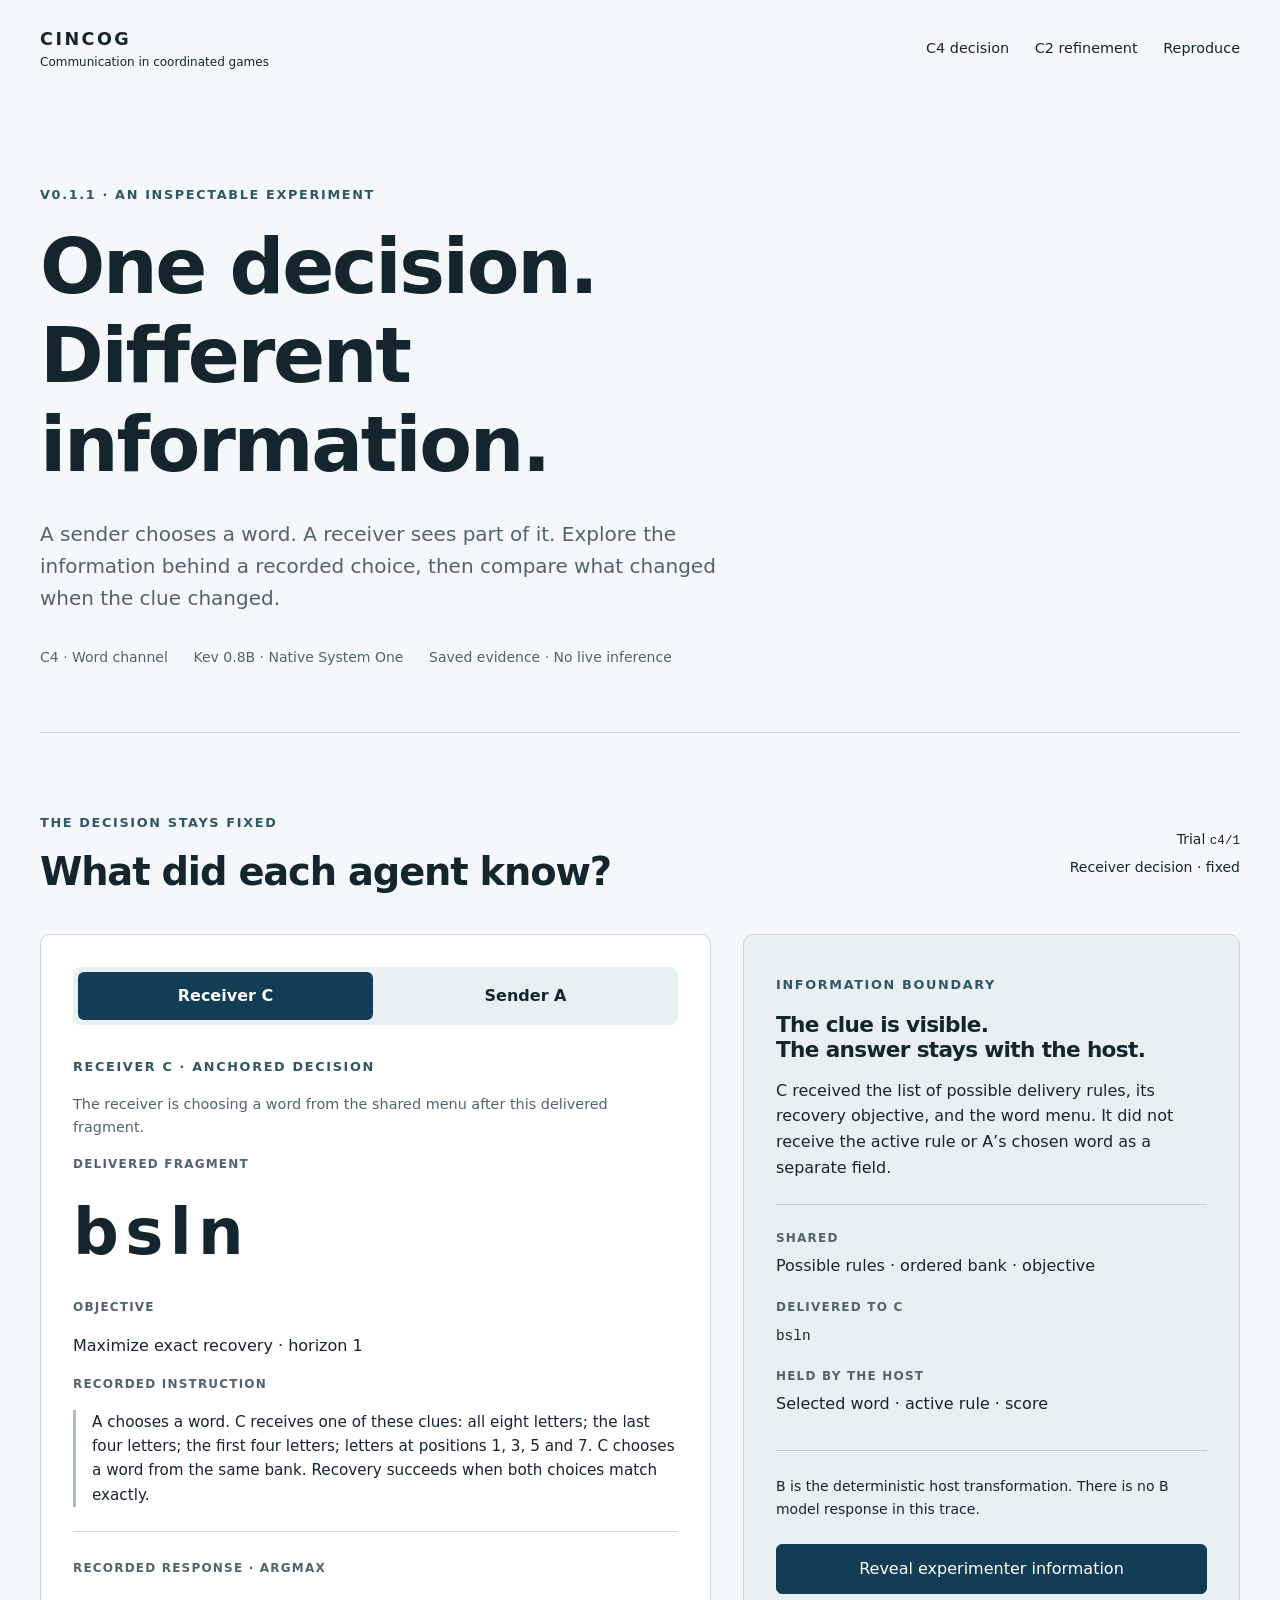
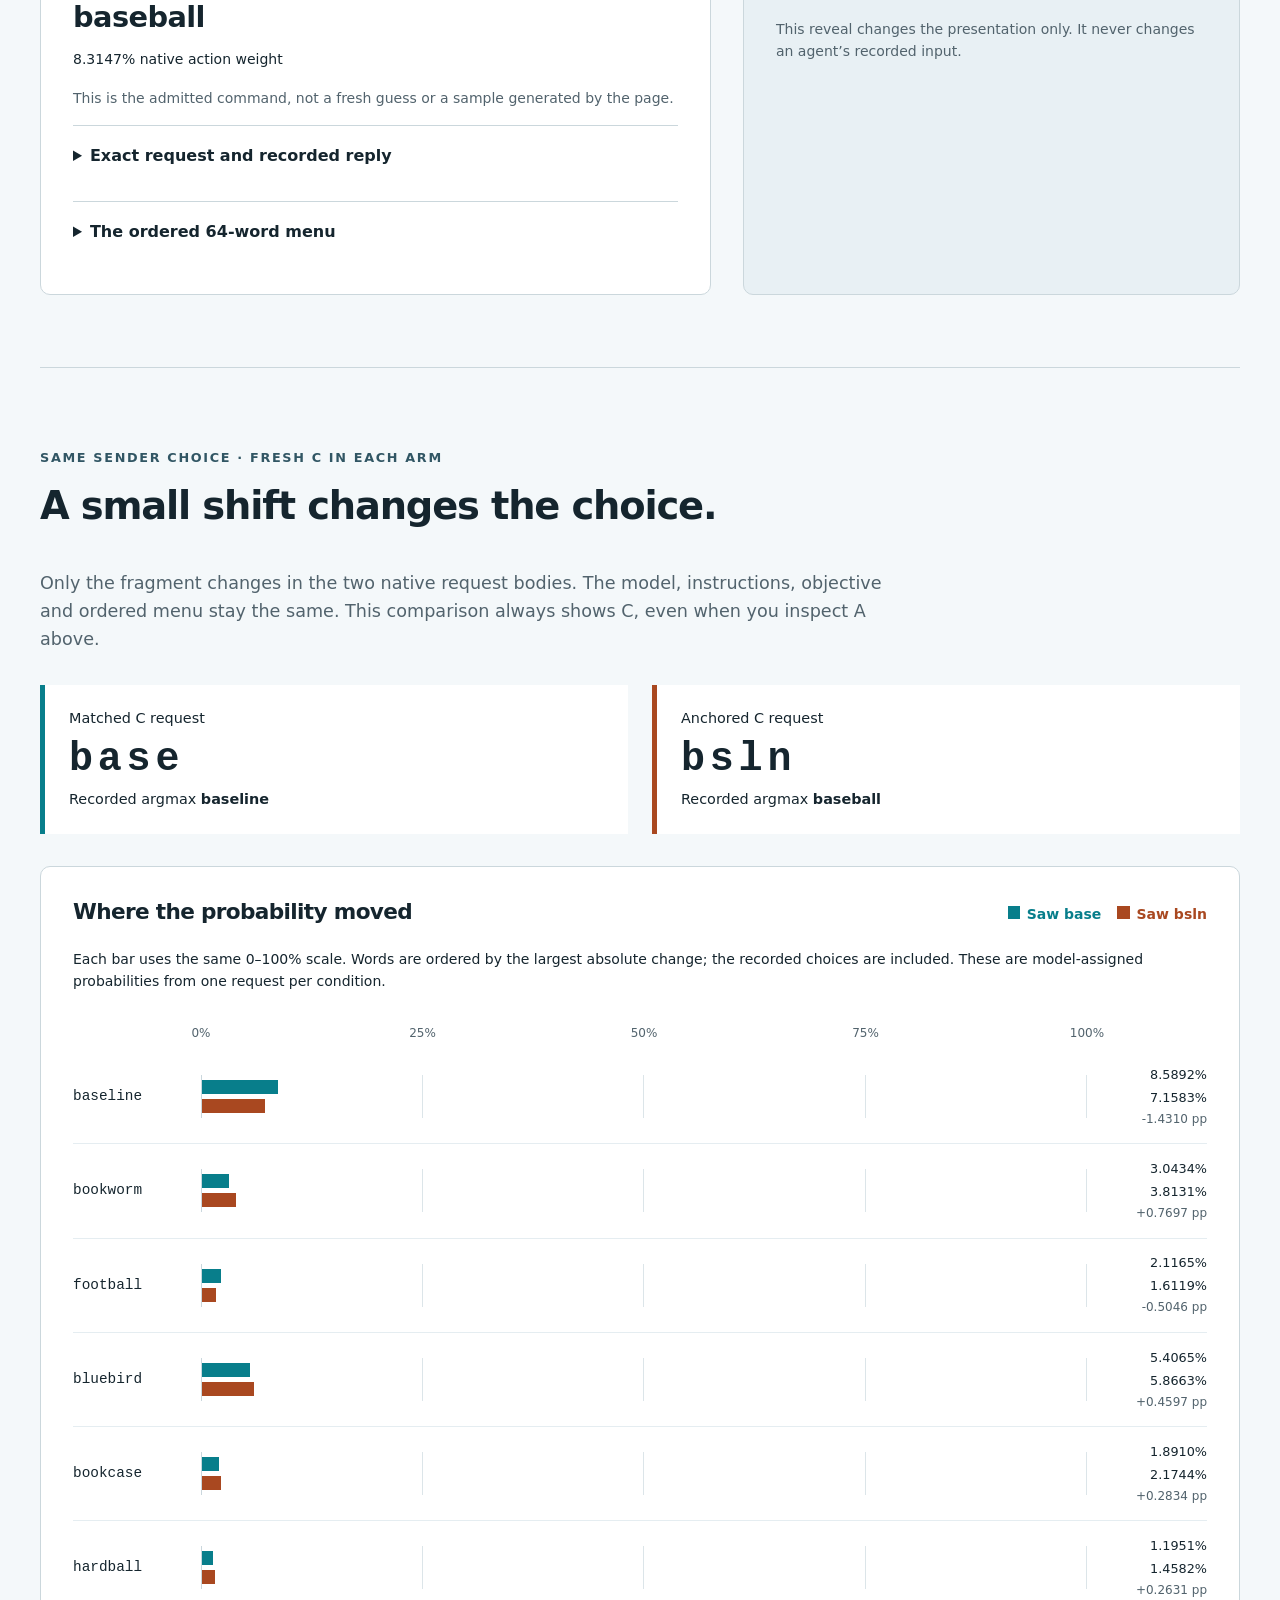
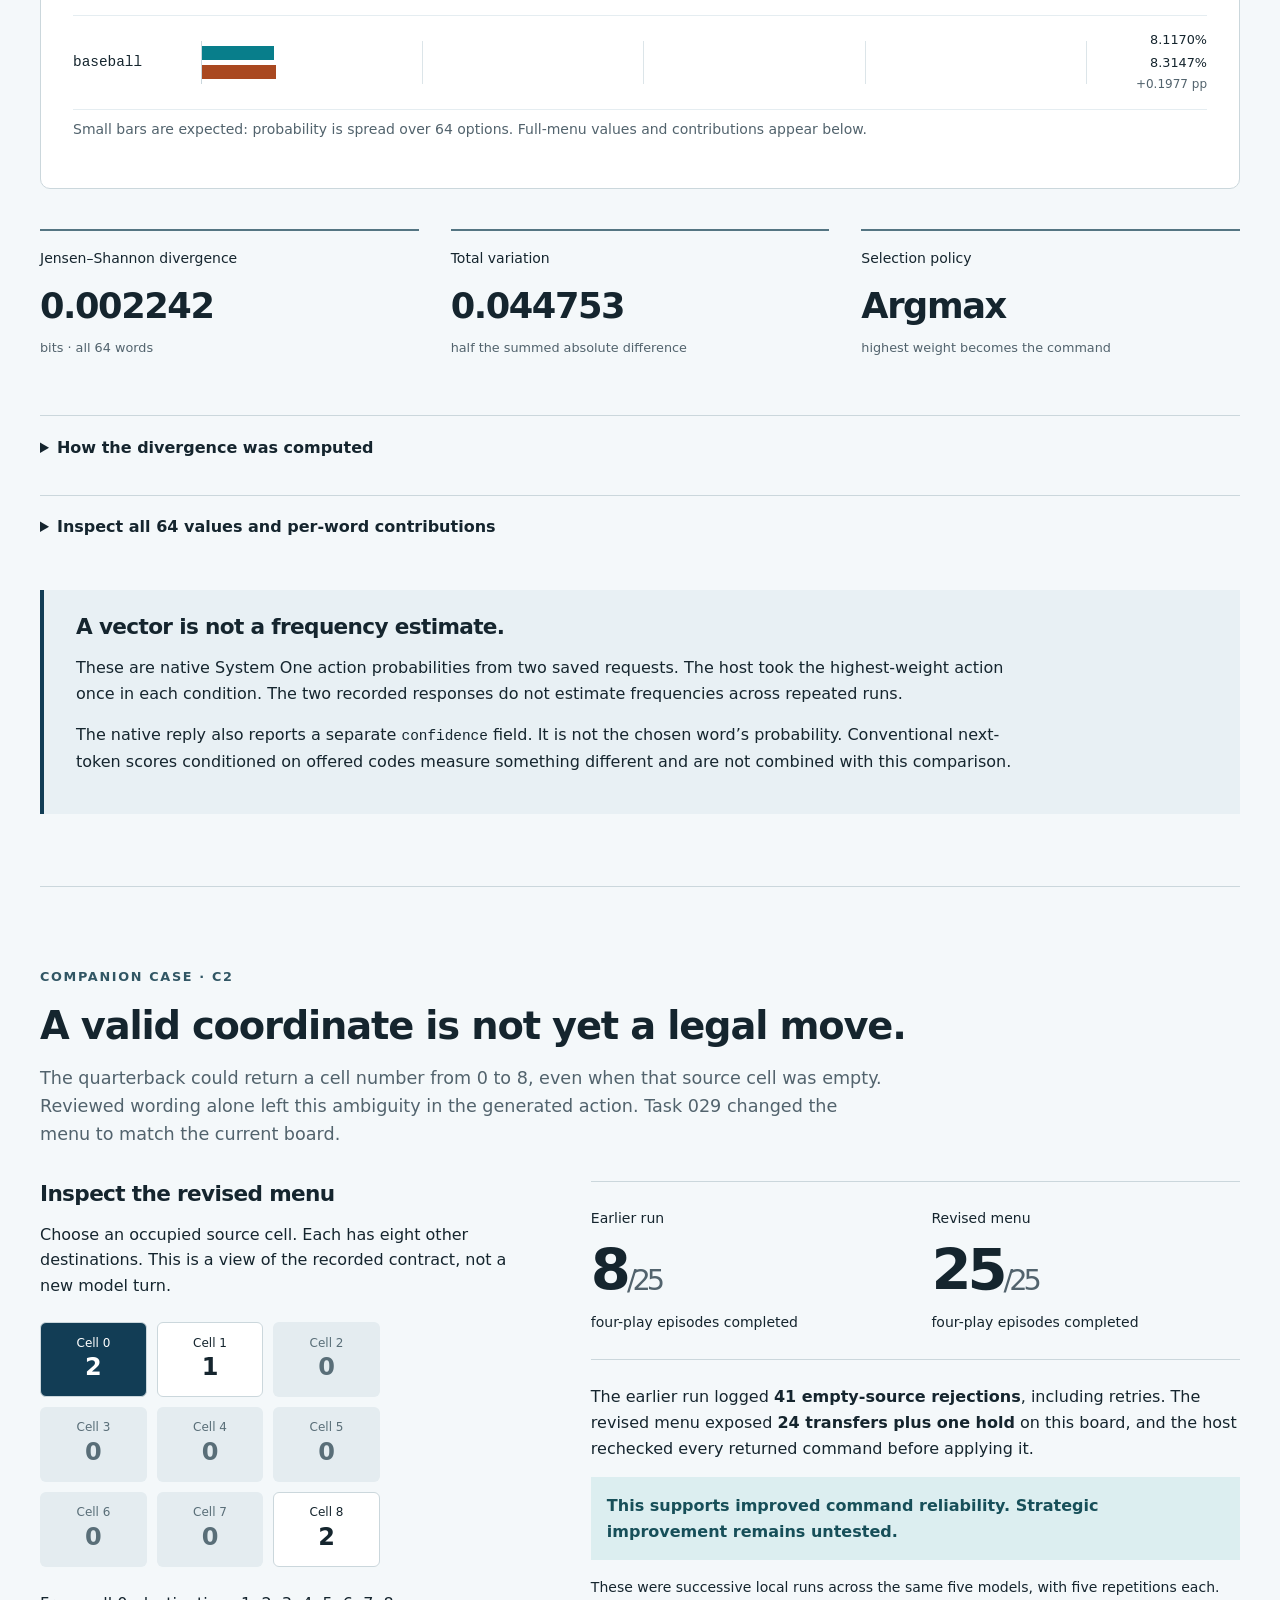
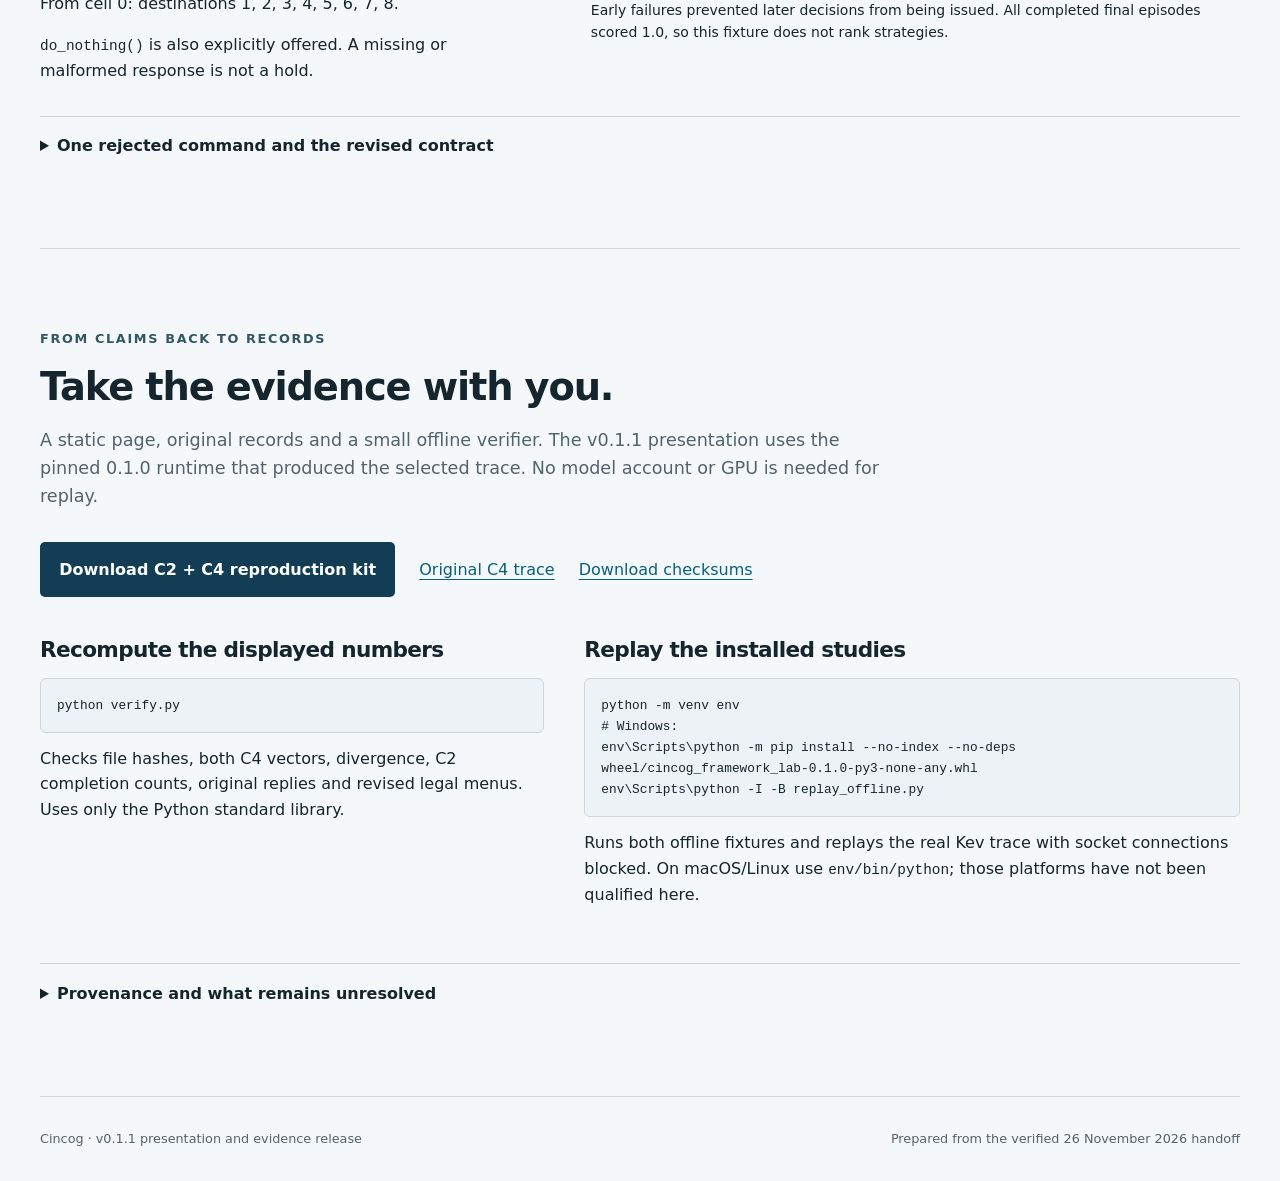
==== site/index.html @ 4a8518b0 "Publish Cincog v0.1.1 C4 and C2 evidence presentation" ====
<!doctype html>
<html lang="en">
<head>
  <meta charset="utf-8">
  <meta name="viewport" content="width=device-width,initial-scale=1">
  <meta name="description" content="Inspect one recorded coordination decision: what each participant saw, how a clue changed a native probability distribution, and what the experimenter knew.">
  <title>Cincog · One decision, different information</title>
  <link rel="stylesheet" href="styles.css">
  <script src="data.js" defer></script>
  <script src="app.js" defer></script>
</head>
<body>
  <a class="skip" href="#decision">Skip to the experiment</a>
  <header class="masthead">
    <a class="brand" href="#top">CINCOG<span>Communication in coordinated games</span></a>
    <nav aria-label="Page sections"><a href="#decision">C4 decision</a><a href="#c2">C2 refinement</a><a href="#reproduce">Reproduce</a></nav>
  </header>
  <main id="top">
    <section class="intro">
      <p class="eyebrow">v0.1.1 · An inspectable experiment</p>
      <h1>One decision.<br>Different information.</h1>
      <p class="lede">A sender chooses a word. A receiver sees part of it. Explore the information behind a recorded choice, then compare what changed when the clue changed.</p>
      <div class="intro-meta"><span>C4 · Word channel</span><span>Kev 0.8B · Native System One</span><span>Saved evidence · No live inference</span></div>
    </section>

    <section id="decision" class="experiment" aria-labelledby="decision-title">
      <div class="section-title"><div><p class="eyebrow">The decision stays fixed</p><h2 id="decision-title">What did each agent know?</h2></div><p class="anchor-label">Trial <code>c4/1</code><br>Receiver decision · fixed</p></div>
      <div class="experiment-grid">
        <article class="view-panel">
          <div class="segmented" role="group" aria-label="Inspect agent at the fixed decision">
            <button id="view-c" type="button" aria-pressed="true">Receiver C</button>
            <button id="view-a" type="button" aria-pressed="false">Sender A</button>
          </div>
          <div id="agent-view" aria-live="polite"></div>
          <details><summary>Exact request and recorded reply</summary><p class="small">The native request body is the actual model input. The admitted command is recorded separately. No chat transcript has been invented.</p><h4>Native request</h4><pre id="raw-request"></pre><h4>Native reply</h4><pre id="raw-response"></pre><h4>Admitted command</h4><pre id="raw-command"></pre></details>
          <details><summary>The ordered 64-word menu</summary><p class="small">Both agents and both compared conditions used this same order. Each word had a null description.</p><div id="bank" class="word-bank"></div></details>
        </article>

        <aside class="context-panel">
          <p class="eyebrow">Information boundary</p>
          <h3>The clue is visible.<br> The answer stays with the host.</h3>
          <p>C received the list of possible delivery rules, its recovery objective, and the word menu. It did not receive the active rule or A’s chosen word as a separate field.</p>
          <div class="boundary"><span>Shared</span><p>Possible rules · ordered bank · objective</p><span>Delivered to C</span><p><code>bsln</code></p><span>Held by the host</span><p>Selected word · active rule · score</p></div>
          <p class="small">B is the deterministic host transformation. There is no B model response in this trace.</p>
          <button id="reveal" type="button" class="reveal-button" aria-expanded="false" aria-controls="host-view">Reveal experimenter information</button>
          <div id="host-view" hidden></div>
          <p class="small muted">This reveal changes the presentation only. It never changes an agent’s recorded input.</p>
        </aside>
      </div>
    </section>

    <section id="comparison" aria-labelledby="comparison-title">
      <div class="section-title"><div><p class="eyebrow">Same sender choice · fresh C in each arm</p><h2 id="comparison-title">A small shift changes the choice.</h2></div></div>
      <p class="section-copy">Only the fragment changes in the two native request bodies. The model, instructions, objective and ordered menu stay the same. This comparison always shows C, even when you inspect A above.</p>
      <div class="conditions">
        <article class="condition p"><p>Matched C request</p><strong>base</strong><p>Recorded argmax <b id="p-choice"></b></p></article>
        <article class="condition q"><p>Anchored C request</p><strong>bsln</strong><p>Recorded argmax <b id="q-choice"></b></p></article>
      </div>
      <div class="chart-panel">
        <div class="chart-heading"><h3>Where the probability moved</h3><div class="legend"><span class="p-key">Saw base</span><span class="q-key">Saw bsln</span></div></div>
        <p class="small">Each bar uses the same 0–100% scale. Words are ordered by the largest absolute change; the recorded choices are included. These are model-assigned probabilities from one request per condition.</p>
        <div class="axis" aria-hidden="true"><span>0%</span><span>25%</span><span>50%</span><span>75%</span><span>100%</span></div>
        <div id="bars" aria-label="Paired model-assigned action probabilities"></div>
        <p class="small muted">Small bars are expected: probability is spread over 64 options. Full-menu values and contributions appear below.</p>
      </div>
      <div class="metrics"><article><p>Jensen–Shannon divergence</p><strong id="js-value"></strong><span>bits · all 64 words</span></article><article><p>Total variation</p><strong id="tv-value"></strong><span>half the summed absolute difference</span></article><article><p>Selection policy</p><strong>Argmax</strong><span>highest weight becomes the command</span></article></div>
      <details class="method"><summary>How the divergence was computed</summary>
        <p>Let P be C’s vector after <code>base</code> and Q its vector after <code>bsln</code>. Align the same 64 words and set M = (P + Q) / 2.</p>
        <p class="formula">JS(P,Q) = ½ Σ P(w) log₂[P(w)/M(w)] + ½ Σ Q(w) log₂[Q(w)/M(w)]</p>
        <p class="formula">TV(P,Q) = ½ Σ |P(w) − Q(w)|</p>
        <p>Zero-weight terms contribute zero. No smoothing is used. Vectors are divided by their totals only to remove floating-point sum error. All calculations use unrounded values, including words omitted from the small chart.</p>
        <p id="kl-note"></p>
        <p><a href="downloads/cincog-v0.1.1-reproduce.zip" download>Download the original record and verifier</a></p>
      </details>
      <details class="method"><summary>Inspect all 64 values and per-word contributions</summary>
        <label class="search-label" for="filter">Filter word <input id="filter" type="search" placeholder="e.g. base" autocomplete="off"></label>
        <div class="table-scroll"><table><caption>Probabilities, changes and JS contributions; the totals always use the full bank.</caption><thead><tr><th scope="col">Word</th><th scope="col">P · base</th><th scope="col">Q · bsln</th><th scope="col">Change (pp)</th><th scope="col">JS (bits)</th></tr></thead><tbody id="probability-table"></tbody></table></div>
        <p id="filter-status" class="small" aria-live="polite"></p>
      </details>
      <div class="interpretation"><h3>A vector is not a frequency estimate.</h3><p>These are native System One action probabilities from two saved requests. The host took the highest-weight action once in each condition. The two recorded responses do not estimate frequencies across repeated runs.</p><p>The native reply also reports a separate <code>confidence</code> field. It is not the chosen word’s probability. Conventional next-token scores conditioned on offered codes measure something different and are not combined with this comparison.</p></div>
    </section>

    <section id="c2" class="companion" aria-labelledby="c2-title">
      <p class="eyebrow">Companion case · C2</p><h2 id="c2-title">A valid coordinate is not yet a legal move.</h2>
      <p class="section-copy">The quarterback could return a cell number from 0 to 8, even when that source cell was empty. Reviewed wording alone left this ambiguity in the generated action. Task 029 changed the menu to match the current board.</p>
      <div class="c2-grid"><div><h3>Inspect the revised menu</h3><p>Choose an occupied source cell. Each has eight other destinations. This is a view of the recorded contract, not a new model turn.</p><div id="board" class="board" role="group" aria-label="Offensive personnel by cell"></div><p id="destinations" aria-live="polite"></p><p><code>do_nothing()</code> is also explicitly offered. A missing or malformed response is not a hold.</p></div>
        <div><div class="completion"><article><p>Earlier run</p><strong>8<span>/25</span></strong><p>four-play episodes completed</p></article><article><p>Revised menu</p><strong>25<span>/25</span></strong><p>four-play episodes completed</p></article></div><p>The earlier run logged <b>41 empty-source rejections</b>, including retries. The revised menu exposed <b>24 transfers plus one hold</b> on this board, and the host rechecked every returned command before applying it.</p><p class="callout">This supports improved command reliability. Strategic improvement remains untested.</p><p class="small">These were successive local runs across the same five models, with five repetitions each. Early failures prevented later decisions from being issued. All completed final episodes scored 1.0, so this fixture does not rank strategies.</p></div></div>
      <details><summary>One rejected command and the revised contract</summary><p id="c2-example-label"></p><pre id="c2-example"></pre><p>The source is empty in the recorded board. The earlier schema allowed the coordinate, but the host rejected the move. The revised schema fixes each source to an occupied cell and enumerates its other destinations.</p><p>Evidence: Task 029 revisions <code>f57e50e</code> and <code>14f3f1d</code>. The reproduction kit includes all 25 original records from each run and a verifier that joins admitted commands to saved play effects.</p></details>
    </section>

    <section id="reproduce" aria-labelledby="reproduce-title">
      <p class="eyebrow">From claims back to records</p><h2 id="reproduce-title">Take the evidence with you.</h2>
      <p class="section-copy">A static page, original records and a small offline verifier. The v0.1.1 presentation uses the pinned 0.1.0 runtime that produced the selected trace. No model account or GPU is needed for replay.</p>
      <div class="downloads"><a class="primary-link" href="downloads/cincog-v0.1.1-reproduce.zip" download>Download C2 + C4 reproduction kit</a><a href="evidence/c4-kev.json" download>Original C4 trace</a><a href="downloads/SHA256SUMS.txt">Download checksums</a></div>
      <div class="reproduce-grid"><div><h3>Recompute the displayed numbers</h3><pre>python verify.py</pre><p>Checks file hashes, both C4 vectors, divergence, C2 completion counts, original replies and revised legal menus. Uses only the Python standard library.</p></div><div><h3>Replay the installed studies</h3><pre>python -m venv env
# Windows:
env\Scripts\python -m pip install --no-index --no-deps wheel/cincog_framework_lab-0.1.0-py3-none-any.whl
env\Scripts\python -I -B replay_offline.py</pre><p>Runs both offline fixtures and replays the real Kev trace with socket connections blocked. On macOS/Linux use <code>env/bin/python</code>; those platforms have not been qualified here.</p></div></div>
      <details><summary>Provenance and what remains unresolved</summary><ul><li>C4 is one fixed sender choice with two fresh receiver conditions. It is not a population estimate or a test of multi-turn learning.</li><li>A strategic B, new prompts, menu order, bank membership and new downstream histories require new model requests.</li><li>The registered trace records the Kev model tag and workflow digest, but no exact weight digest or server identity. Saved-record replay is exact; fresh inference equivalence is unqualified.</li><li>The C2 runs support command reliability. They do not isolate a causal treatment effect or establish strategic improvement.</li><li>Large menus, different hardware and Linux parity remain unqualified.</li><li>The release provides source for inspection and reproduction. It does not add a new software license grant.</li></ul><p><a href="evidence/provenance.json">Source revisions and evidence hashes</a> · <a href="evidence/manifest.json">Reproduction kit file manifest</a></p></details>
    </section>
  </main>
  <footer><span>Cincog · v0.1.1 presentation and evidence release</span><span>Prepared from the verified 26 November 2026 handoff</span></footer>
  <noscript><p class="noscript">Enable JavaScript to inspect agent views and probabilities. The <a href="evidence/c4-kev.json">original trace</a> and <a href="downloads/cincog-v0.1.1-reproduce.zip">reproduction kit</a> remain available without it.</p></noscript>
</body>
</html>
---- site/styles.css ----
:root{color-scheme:light;--ink:#15252e;--muted:#52636d;--line:#cbd7dc;--paper:#f4f8fa;--panel:#fff;--p:#087e8b;--q:#a94820;--blue:#123d55;--accent:#d1efef;font-family:system-ui,-apple-system,BlinkMacSystemFont,"Segoe UI",sans-serif;font-size:16px;line-height:1.6}
*{box-sizing:border-box}html{scroll-behavior:smooth}body{margin:0;background:var(--paper);color:var(--ink)}a{color:#075f80;text-underline-offset:.22em}a:hover{color:#07364e}button,input{font:inherit}button,a,input,summary{touch-action:manipulation}button,summary{cursor:pointer}button:focus-visible,a:focus-visible,input:focus-visible,summary:focus-visible{outline:3px solid #ab5714;outline-offset:4px}button{border:1px solid var(--line);border-radius:6px;padding:.7rem 1rem;background:white;color:var(--ink)}code,pre{font-family:ui-monospace,SFMono-Regular,Consolas,monospace}code{font-size:.9em}pre{font-size:.875rem;line-height:1.65;background:#ecf2f5;border:1px solid var(--line);border-radius:6px;padding:1rem;overflow:auto;max-height:24rem;white-space:pre-wrap;overflow-wrap:anywhere}h1,h2,h3,h4{line-height:1.16;letter-spacing:-.03em;margin:0 0 1rem}h1{font-size:clamp(2.8rem,6vw,5.3rem);font-weight:650;max-width:900px}h2{font-size:clamp(1.8rem,3vw,2.75rem);font-weight:630}h3{font-size:1.35rem;font-weight:650}h4{font-size:1rem}p{margin:.5rem 0 1rem}main{max-width:1280px;padding:0 40px;margin:auto}main>section{padding:4.5rem 0;border-top:1px solid var(--line)}main>.intro{border:0;padding:5rem 0 4rem}.masthead{display:flex;justify-content:space-between;align-items:center;gap:2rem;max-width:1360px;padding:25px 40px;margin:auto}.brand{font-weight:800;letter-spacing:.14em;text-decoration:none;font-size:1.1rem;color:var(--ink)}.brand span{display:block;font-size:.75rem;font-weight:500;letter-spacing:0}.masthead nav{display:flex;gap:1.6rem;font-size:.9rem}.masthead nav a{text-decoration:none;color:var(--ink)}.eyebrow{text-transform:uppercase;letter-spacing:.13em;font-size:.8rem;font-weight:750;color:#315664;margin-bottom:1rem}.lede{font-size:1.25rem;max-width:730px;line-height:1.6;color:var(--muted);margin-top:1.8rem}.intro-meta{display:flex;flex-wrap:wrap;gap:.5rem 1.6rem;margin-top:2rem;font-size:.875rem;color:var(--muted)}.section-title{display:flex;align-items:center;justify-content:space-between;gap:2rem;margin-bottom:1.5rem}.anchor-label{font-size:.875rem;line-height:1.9;flex-shrink:0;text-align:right}.section-copy{max-width:850px;font-size:1.1rem;color:var(--muted);margin-bottom:2rem}.experiment-grid{display:grid;grid-template-columns:minmax(0,1.35fr) minmax(0,1fr);gap:2rem}.view-panel,.context-panel{padding:2rem;border-radius:10px;border:1px solid var(--line);background:var(--panel);min-width:0}.context-panel{background:#e8f0f4}.segmented{display:flex;gap:.3rem;background:#e9f0f3;border-radius:8px;padding:.3rem;margin-bottom:2rem}.segmented button{flex:1;border:0;background:transparent;font-weight:650}.segmented button[aria-pressed=true]{background:var(--blue);color:white}.turn-note{color:var(--muted);font-size:.9rem}.signal{font-size:clamp(2.8rem,5vw,4.5rem);font-weight:600;letter-spacing:.1em;line-height:1.3;margin:.7rem 0 1.5rem}.signal.no-clue{font-size:1.7rem;letter-spacing:-.02em}.field-label{text-transform:uppercase;letter-spacing:.1em;font-weight:650;font-size:.75rem;color:var(--muted)}.response{border-top:1px solid var(--line);padding-top:1.2rem;margin-top:1.5rem}.response strong{font-size:1.8rem;display:block;letter-spacing:-.02em}.small{font-size:.875rem;line-height:1.6}.muted{color:var(--muted)}.instruction{font-size:.95rem;border-left:3px solid #a8bac3;padding-left:1rem}.boundary{border-top:1px solid #bdcdd6;border-bottom:1px solid #bdcdd6;padding:1.2rem 0;margin:1.5rem 0}.boundary>span{font-size:.75rem;letter-spacing:.1em;text-transform:uppercase;font-weight:700;color:var(--muted)}.boundary p{margin:.2rem 0 .9rem}.reveal-button{background:var(--blue);color:white;width:100%;margin:.5rem 0 1rem;border-color:var(--blue)}#host-view{border-top:1px solid #aec1cb;padding-top:1rem}.reveal-result{font-size:1.15rem;font-weight:650}details{border-top:1px solid var(--line);padding:1.1rem 0;margin-top:1rem}summary{font-weight:650;line-height:1.5}details[open]>summary{margin-bottom:1rem}.word-bank{display:grid;grid-template-columns:repeat(4,minmax(0,1fr));font-family:ui-monospace,Consolas,monospace;font-size:.8rem;gap:.4rem}.conditions{display:grid;grid-template-columns:1fr 1fr;gap:1.5rem;margin:2rem 0}.condition{border-left:5px solid;padding:1rem 1.5rem;background:white}.condition.p{border-color:var(--p)}.condition.q{border-color:var(--q)}.condition strong{display:block;font:600 2.5rem ui-monospace,Consolas,monospace;letter-spacing:.12em}.condition p{font-size:.9rem;margin:.4rem 0}.chart-panel{padding:2rem;background:white;border:1px solid var(--line);border-radius:10px}.chart-heading{display:flex;justify-content:space-between;align-items:baseline;gap:1rem}.legend{display:flex;gap:1rem;font-size:.875rem;font-weight:650}.p-key{color:var(--p)}.q-key{color:var(--q)}.p-key:before,.q-key:before{content:"";display:inline-block;width:.8rem;height:.8rem;margin-right:.4rem;background:currentColor}.axis{margin:2rem 7.5rem .4rem 8rem;display:flex;justify-content:space-between;font-size:.75rem;color:var(--muted)}.bar-row{display:grid;grid-template-columns:7rem 1fr 6.5rem;gap:1rem;align-items:center;border-bottom:1px solid #e5edf1;padding:.8rem 0}.bar-word{font-family:ui-monospace,Consolas,monospace;font-size:.9rem}.tracks{background:repeating-linear-gradient(90deg,transparent,transparent calc(25% - 1px),#dce5e9 calc(25% - 1px),#dce5e9 25%);border-left:1px solid #cad7dd;min-width:0}.track{height:14px;margin:5px 0;position:relative}.fill{height:100%;min-width:0;background:var(--p)}.track.q .fill{background:var(--q)}.bar-values{font-size:.8rem;text-align:right;line-height:1.8;white-space:nowrap}.bar-values span{display:block}.bar-values .delta{font-size:.75rem;color:var(--muted)}.metrics{display:grid;grid-template-columns:repeat(3,1fr);gap:2rem;margin:2.5rem 0}.metrics article{border-top:2px solid #547582;padding:1rem 0}.metrics p{font-size:.875rem;margin:0 0 .5rem}.metrics strong{font-size:2.2rem;letter-spacing:-.04em;display:block}.metrics span{font-size:.8rem;color:var(--muted)}.formula{font-family:ui-monospace,Consolas,monospace;overflow-wrap:anywhere;background:#e7eff3;padding:1rem}.method{padding:1.2rem 0}.table-scroll{overflow:auto}table{border-collapse:collapse;width:100%;font-size:.875rem;text-align:right}caption{text-align:left;color:var(--muted);padding:.7rem 0}th,td{padding:.65rem .8rem;border-bottom:1px solid var(--line);white-space:nowrap}th{font-weight:700}th:first-child,td:first-child{text-align:left}thead{background:#e7eff3}.search-label{font-size:.875rem;display:flex;gap:1rem;align-items:center;margin:1rem 0}.search-label input{padding:.5rem;border:1px solid #91a6b1;border-radius:4px;max-width:14rem}.interpretation{padding:1.5rem 2rem;border-left:4px solid var(--blue);background:#e8f0f4;margin-top:2rem}.interpretation p{max-width:950px}.c2-grid{display:grid;grid-template-columns:minmax(0,.9fr) minmax(0,1.2fr);gap:4rem}.board{display:grid;grid-template-columns:repeat(3,1fr);gap:.6rem;max-width:340px;margin:1.5rem 0}.board button{padding:.7rem;min-height:75px;line-height:1.4}.board button span{display:block;font-size:.75rem}.board button strong{font-size:1.5rem}.board button[aria-pressed=true]{background:var(--blue);color:white}.board button:disabled{background:#e4ecf0;color:#596e78;border-color:transparent;cursor:default}.completion{display:grid;grid-template-columns:1fr 1fr;gap:2rem;border-top:1px solid var(--line);border-bottom:1px solid var(--line);padding:1.2rem 0;margin:0 0 1.5rem}.completion strong{font-size:3.6rem;line-height:1.2;letter-spacing:-.07em}.completion strong span{font-size:1.8rem;color:var(--muted);font-weight:500}.completion p{font-size:.875rem;margin:.4rem 0}.callout{font-weight:650;color:#174f59;background:#dceef0;padding:1rem}.downloads{display:flex;align-items:center;gap:1.5rem;flex-wrap:wrap;margin:2rem 0}.primary-link{display:inline-block;padding:.9rem 1.2rem;background:var(--blue);color:white;border-radius:5px;font-weight:650;text-decoration:none}.primary-link:hover{color:white;background:#20566e}.reproduce-grid{display:grid;grid-template-columns:1fr 1.3fr;gap:2.5rem;margin:2.5rem 0}.reproduce-grid>div{min-width:0}.reproduce-grid pre{font-size:.8rem}li{margin:.7rem 0}footer{border-top:1px solid var(--line);max-width:1200px;margin:0 auto;display:flex;justify-content:space-between;gap:1rem;padding:2rem 0;font-size:.8rem;color:var(--muted)}.skip{position:absolute;left:20px;top:-100px;padding:1rem;background:white;z-index:10}.skip:focus{top:20px}.noscript{max-width:900px;margin:2rem auto;padding:1rem;background:#fff0cf}[hidden]{display:none!important}
@media(max-width:900px){main{padding:0 24px}.masthead{padding:20px 24px;align-items:flex-start}.brand span{max-width:150px}.masthead nav{gap:.8rem;flex-wrap:wrap;justify-content:flex-end}.experiment-grid,.c2-grid{grid-template-columns:1fr;gap:1.5rem}.context-panel h3 br{display:none}.c2-grid{gap:2.5rem}.reproduce-grid{grid-template-columns:1fr;gap:1rem}footer{margin:0 24px}.section-title{align-items:flex-start}.metrics{gap:1rem}.metrics strong{font-size:1.8rem}}
@media(max-width:560px){main{padding:0 18px}.masthead{padding:18px;display:block}.masthead nav{justify-content:flex-start;margin-top:1rem;font-size:.875rem}main>section{padding:3rem 0}main>.intro{padding:3rem 0}.lede{font-size:1.1rem}.section-title{display:block}.anchor-label{text-align:left;margin-top:1rem}.view-panel,.context-panel,.chart-panel{padding:1.2rem}.conditions{gap:.8rem}.condition{padding:.8rem}.condition p{font-size:.8rem;overflow-wrap:anywhere}.condition strong{font-size:2rem}.chart-heading{display:block}.legend{margin:1rem 0}.axis{margin-left:5.5rem;margin-right:4.8rem;font-size:.75rem}.bar-row{grid-template-columns:5rem 1fr 4.3rem;gap:.5rem}.bar-word{font-size:.75rem}.bar-values{font-size:.8rem}.bar-values .delta{font-size:.75rem}.metrics{grid-template-columns:1fr;gap:0;margin:1.5rem 0}.metrics article{display:grid;grid-template-columns:1fr 1fr;gap:.2rem;padding:1rem 0}.metrics strong{text-align:right;grid-column:2;grid-row:1/3}.metrics span{grid-column:1}.word-bank{grid-template-columns:repeat(3,minmax(0,1fr));font-size:.8rem}.interpretation{padding:1.2rem}.completion{gap:1rem}.downloads{align-items:flex-start;flex-direction:column;gap:1rem}footer{display:block;padding:1.5rem 0}footer span{display:block;margin:.5rem 0}}
.axis {
  position: relative;
  height: 1.6em;
}
.axis span {
  position: absolute;
  transform: translateX(-50%);
}
.axis span:nth-child(1) { left: 0; }
.axis span:nth-child(2) { left: 25%; }
.axis span:nth-child(3) { left: 50%; }
.axis span:nth-child(4) { left: 75%; }
.axis span:nth-child(5) { left: 100%; }
@media (max-width: 400px) {
  .axis span:nth-child(even) { display: none; }
}
@media(prefers-reduced-motion:reduce){html{scroll-behavior:auto}}@media print{.masthead nav,.segmented,button,.search-label{display:none}main{max-width:none;padding:0}main>section{padding:1.5rem 0}.experiment-grid,.c2-grid{display:block}details{display:block}.chart-panel,.view-panel,.context-panel{break-inside:avoid}body{background:white}}
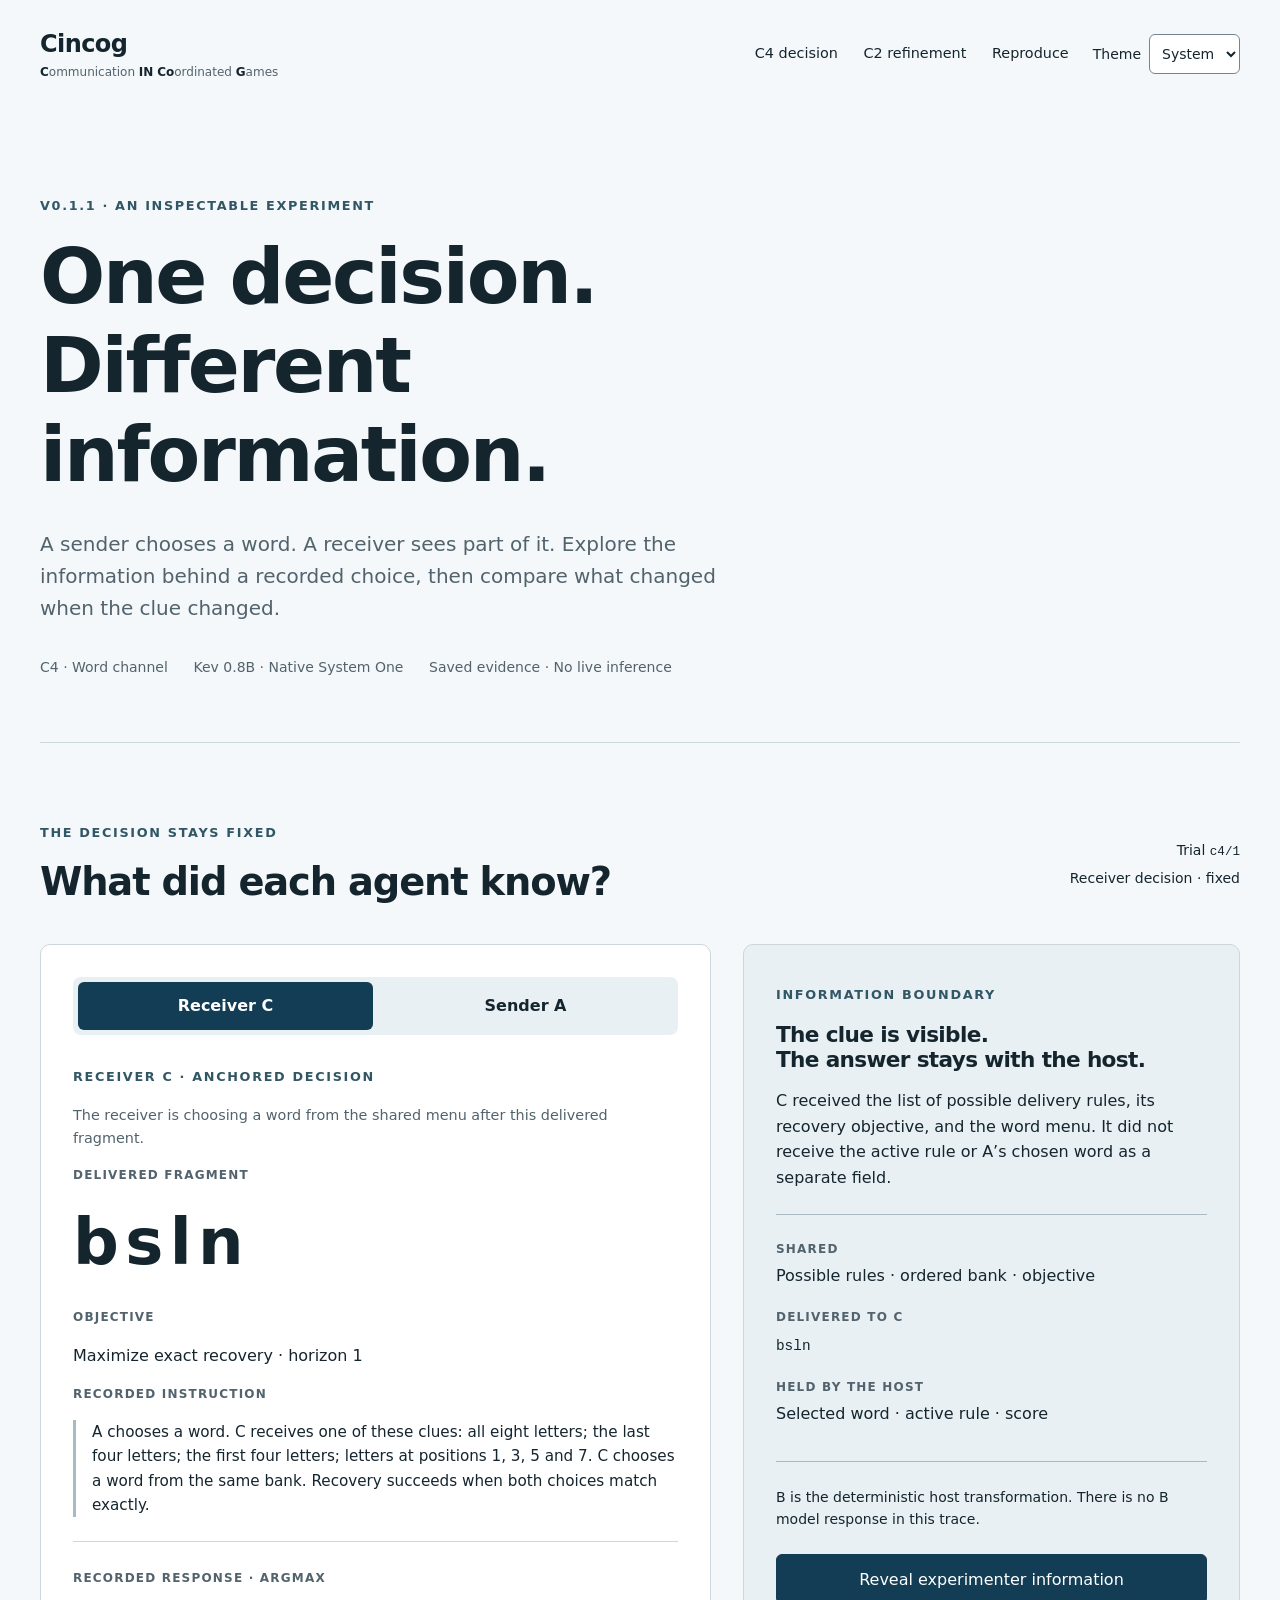
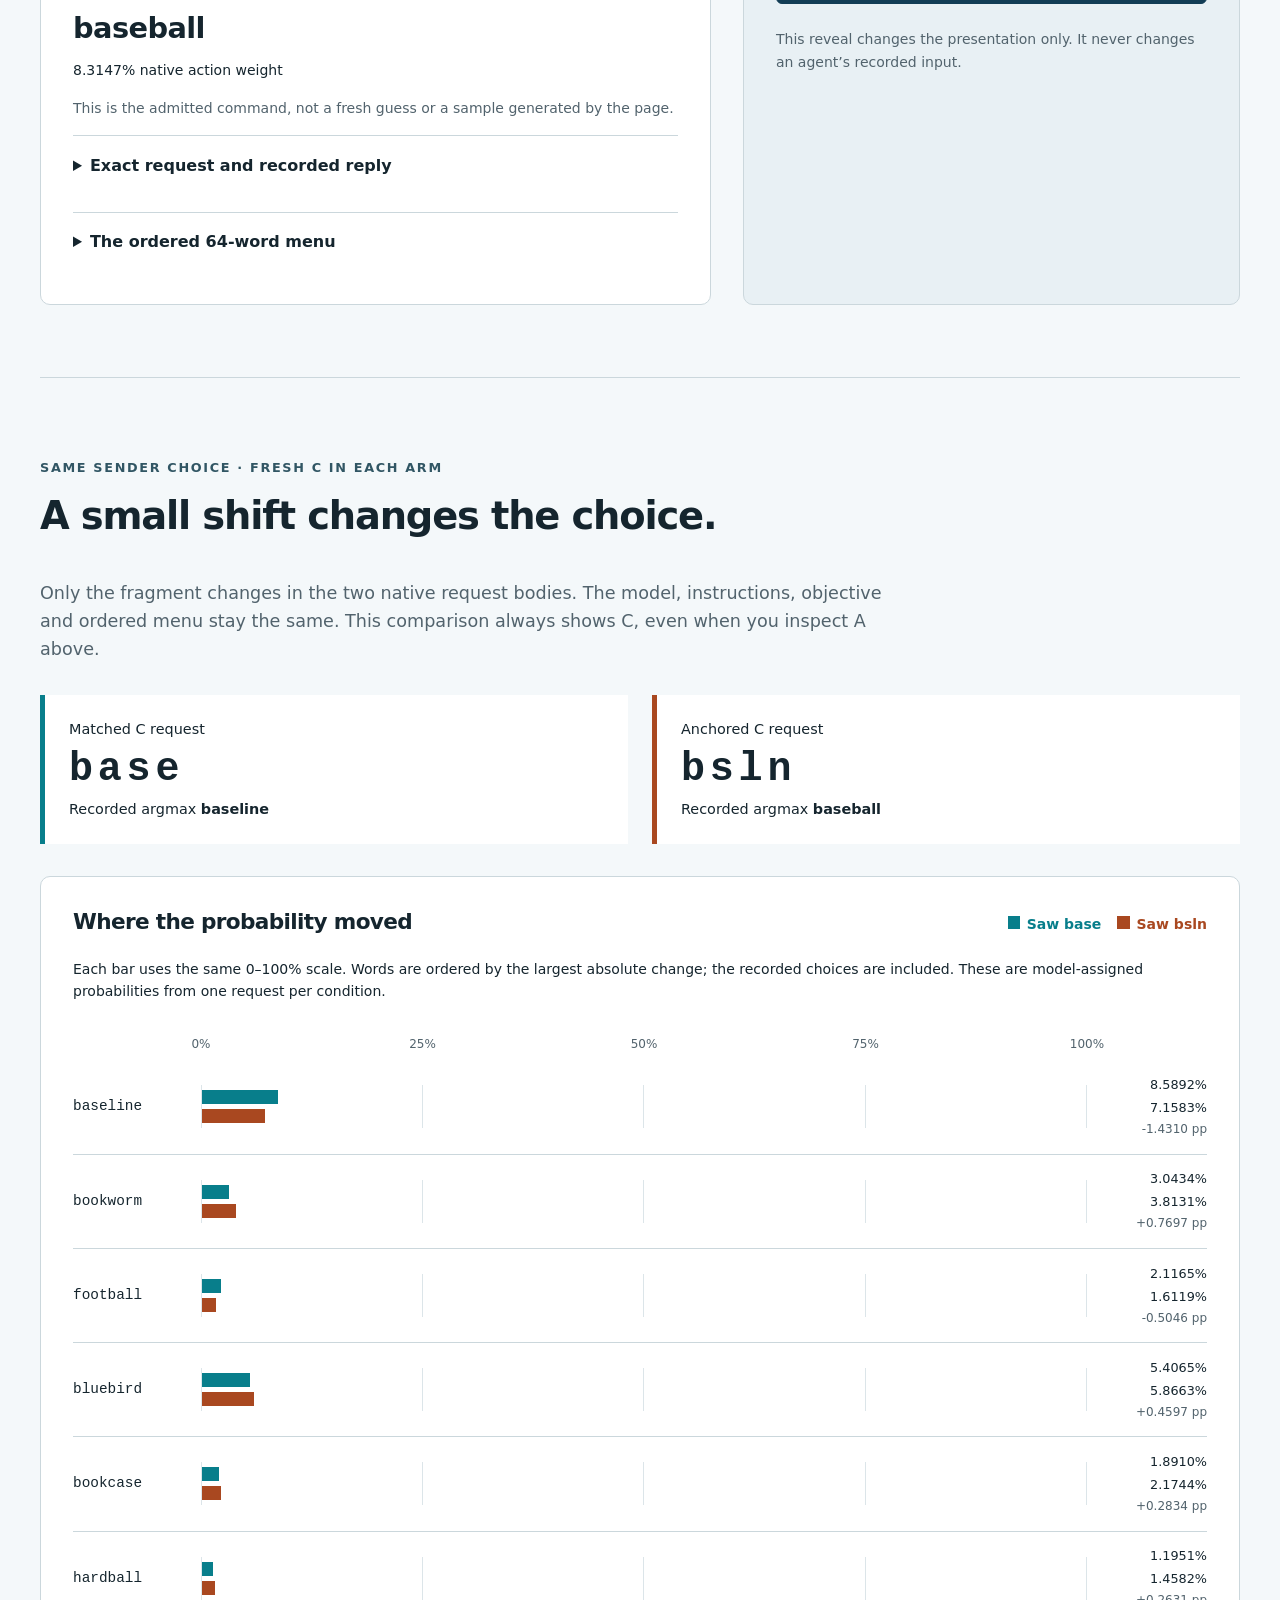
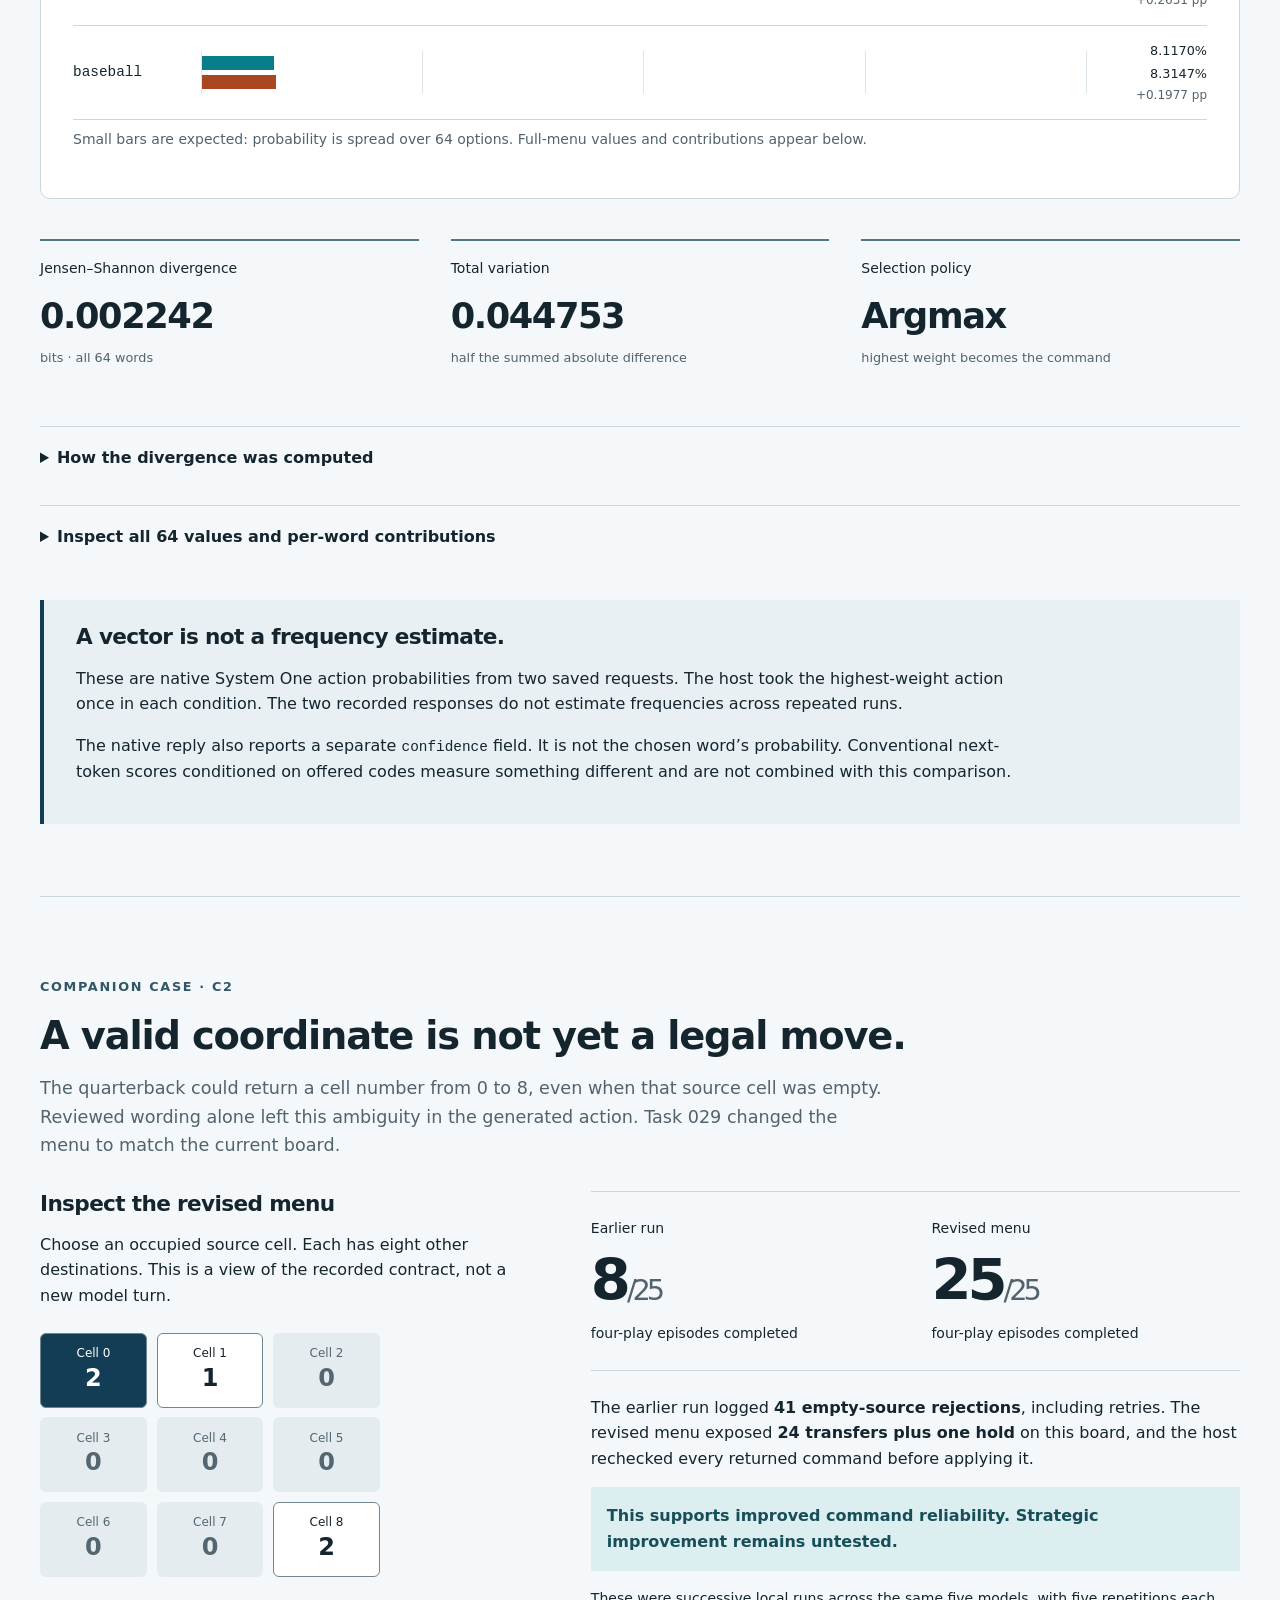
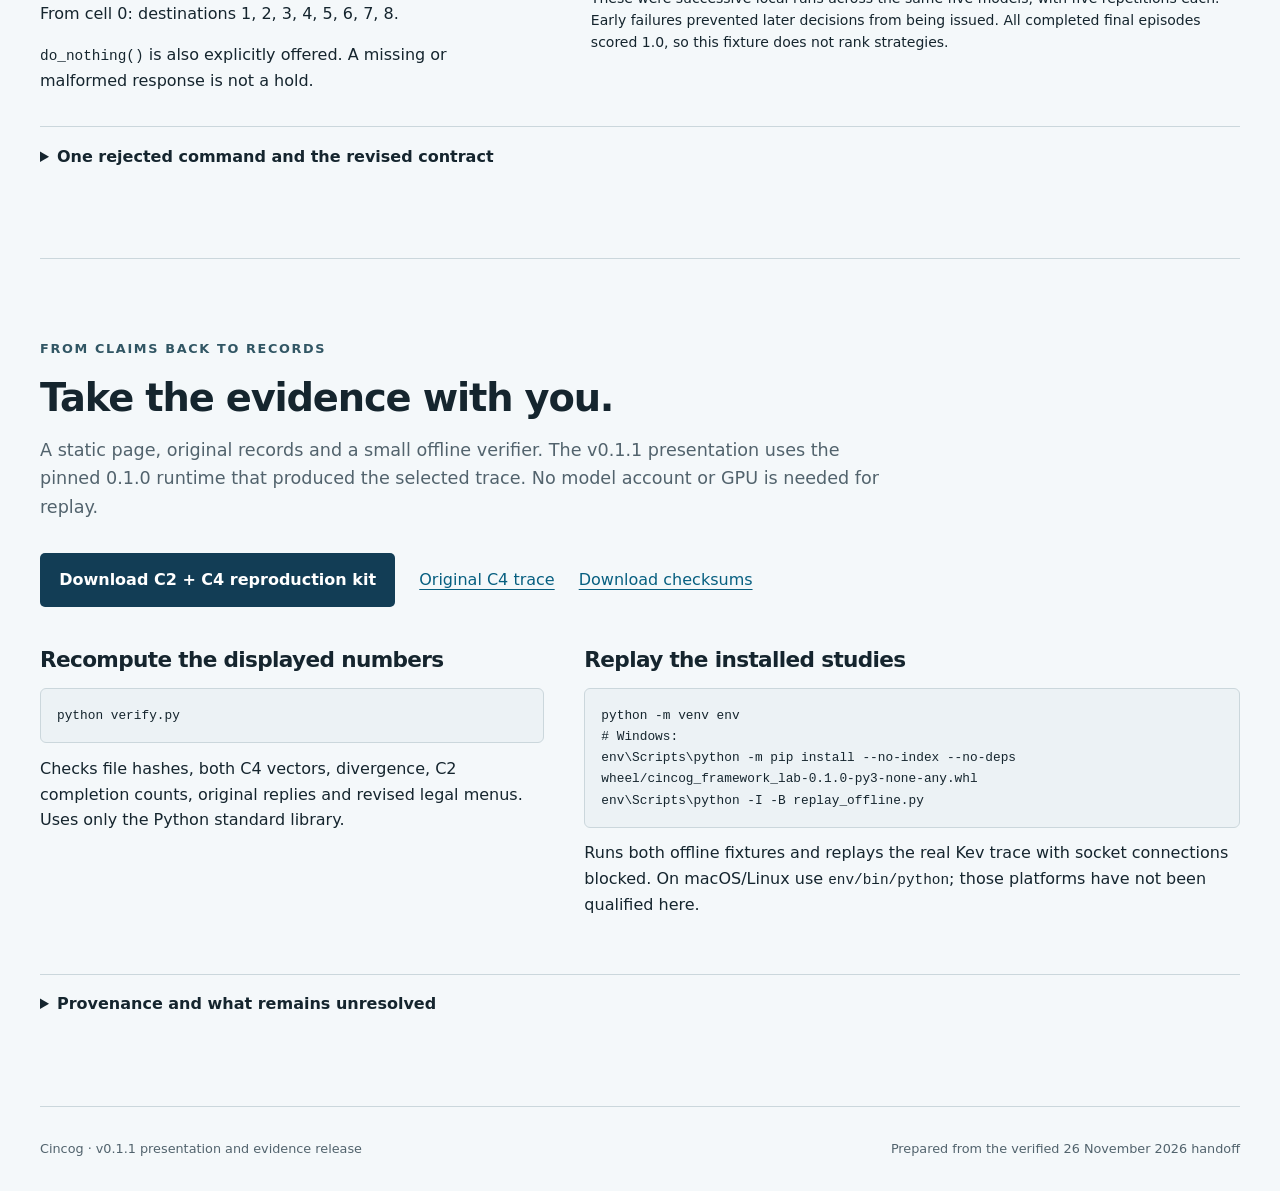
==== commit 76b8b56b: "Style the Cincog wordmark and add light, dark and system themes" ====
--- a/site/index.html
+++ b/site/index.html
@@ -6,14 +6,21 @@
   <meta name="description" content="Inspect one recorded coordination decision: what each participant saw, how a clue changed a native probability distribution, and what the experimenter knew.">
   <title>Cincog · One decision, different information</title>
   <link rel="stylesheet" href="styles.css">
+  <link id="dark-palette" rel="stylesheet" href="dark.css" media="screen and (prefers-color-scheme: dark)">
+  <script src="theme.js"></script>
   <script src="data.js" defer></script>
   <script src="app.js" defer></script>
 </head>
 <body>
   <a class="skip" href="#decision">Skip to the experiment</a>
   <header class="masthead">
-    <a class="brand" href="#top">CINCOG<span>Communication in coordinated games</span></a>
-    <nav aria-label="Page sections"><a href="#decision">C4 decision</a><a href="#c2">C2 refinement</a><a href="#reproduce">Reproduce</a></nav>
+    <a class="brand" href="#top" aria-label="Cincog, Communication IN Coordinated Games">Cincog<span><b>C</b>ommunication <b>IN</b> <b>Co</b>ordinated <b>G</b>ames</span></a>
+    <div class="masthead-tools">
+      <nav aria-label="Page sections"><a href="#decision">C4 decision</a><a href="#c2">C2 refinement</a><a href="#reproduce">Reproduce</a></nav>
+      <label class="theme-control" id="theme-control" hidden>Theme
+        <select id="theme"><option value="system">System</option><option value="light">Light</option><option value="dark">Dark</option></select>
+      </label>
+    </div>
   </header>
   <main id="top">
     <section class="intro">
--- a/site/styles.css
+++ b/site/styles.css
@@ -1,5 +1,36 @@
-:root{color-scheme:light;--ink:#15252e;--muted:#52636d;--line:#cbd7dc;--paper:#f4f8fa;--panel:#fff;--p:#087e8b;--q:#a94820;--blue:#123d55;--accent:#d1efef;font-family:system-ui,-apple-system,BlinkMacSystemFont,"Segoe UI",sans-serif;font-size:16px;line-height:1.6}
-*{box-sizing:border-box}html{scroll-behavior:smooth}body{margin:0;background:var(--paper);color:var(--ink)}a{color:#075f80;text-underline-offset:.22em}a:hover{color:#07364e}button,input{font:inherit}button,a,input,summary{touch-action:manipulation}button,summary{cursor:pointer}button:focus-visible,a:focus-visible,input:focus-visible,summary:focus-visible{outline:3px solid #ab5714;outline-offset:4px}button{border:1px solid var(--line);border-radius:6px;padding:.7rem 1rem;background:white;color:var(--ink)}code,pre{font-family:ui-monospace,SFMono-Regular,Consolas,monospace}code{font-size:.9em}pre{font-size:.875rem;line-height:1.65;background:#ecf2f5;border:1px solid var(--line);border-radius:6px;padding:1rem;overflow:auto;max-height:24rem;white-space:pre-wrap;overflow-wrap:anywhere}h1,h2,h3,h4{line-height:1.16;letter-spacing:-.03em;margin:0 0 1rem}h1{font-size:clamp(2.8rem,6vw,5.3rem);font-weight:650;max-width:900px}h2{font-size:clamp(1.8rem,3vw,2.75rem);font-weight:630}h3{font-size:1.35rem;font-weight:650}h4{font-size:1rem}p{margin:.5rem 0 1rem}main{max-width:1280px;padding:0 40px;margin:auto}main>section{padding:4.5rem 0;border-top:1px solid var(--line)}main>.intro{border:0;padding:5rem 0 4rem}.masthead{display:flex;justify-content:space-between;align-items:center;gap:2rem;max-width:1360px;padding:25px 40px;margin:auto}.brand{font-weight:800;letter-spacing:.14em;text-decoration:none;font-size:1.1rem;color:var(--ink)}.brand span{display:block;font-size:.75rem;font-weight:500;letter-spacing:0}.masthead nav{display:flex;gap:1.6rem;font-size:.9rem}.masthead nav a{text-decoration:none;color:var(--ink)}.eyebrow{text-transform:uppercase;letter-spacing:.13em;font-size:.8rem;font-weight:750;color:#315664;margin-bottom:1rem}.lede{font-size:1.25rem;max-width:730px;line-height:1.6;color:var(--muted);margin-top:1.8rem}.intro-meta{display:flex;flex-wrap:wrap;gap:.5rem 1.6rem;margin-top:2rem;font-size:.875rem;color:var(--muted)}.section-title{display:flex;align-items:center;justify-content:space-between;gap:2rem;margin-bottom:1.5rem}.anchor-label{font-size:.875rem;line-height:1.9;flex-shrink:0;text-align:right}.section-copy{max-width:850px;font-size:1.1rem;color:var(--muted);margin-bottom:2rem}.experiment-grid{display:grid;grid-template-columns:minmax(0,1.35fr) minmax(0,1fr);gap:2rem}.view-panel,.context-panel{padding:2rem;border-radius:10px;border:1px solid var(--line);background:var(--panel);min-width:0}.context-panel{background:#e8f0f4}.segmented{display:flex;gap:.3rem;background:#e9f0f3;border-radius:8px;padding:.3rem;margin-bottom:2rem}.segmented button{flex:1;border:0;background:transparent;font-weight:650}.segmented button[aria-pressed=true]{background:var(--blue);color:white}.turn-note{color:var(--muted);font-size:.9rem}.signal{font-size:clamp(2.8rem,5vw,4.5rem);font-weight:600;letter-spacing:.1em;line-height:1.3;margin:.7rem 0 1.5rem}.signal.no-clue{font-size:1.7rem;letter-spacing:-.02em}.field-label{text-transform:uppercase;letter-spacing:.1em;font-weight:650;font-size:.75rem;color:var(--muted)}.response{border-top:1px solid var(--line);padding-top:1.2rem;margin-top:1.5rem}.response strong{font-size:1.8rem;display:block;letter-spacing:-.02em}.small{font-size:.875rem;line-height:1.6}.muted{color:var(--muted)}.instruction{font-size:.95rem;border-left:3px solid #a8bac3;padding-left:1rem}.boundary{border-top:1px solid #bdcdd6;border-bottom:1px solid #bdcdd6;padding:1.2rem 0;margin:1.5rem 0}.boundary>span{font-size:.75rem;letter-spacing:.1em;text-transform:uppercase;font-weight:700;color:var(--muted)}.boundary p{margin:.2rem 0 .9rem}.reveal-button{background:var(--blue);color:white;width:100%;margin:.5rem 0 1rem;border-color:var(--blue)}#host-view{border-top:1px solid #aec1cb;padding-top:1rem}.reveal-result{font-size:1.15rem;font-weight:650}details{border-top:1px solid var(--line);padding:1.1rem 0;margin-top:1rem}summary{font-weight:650;line-height:1.5}details[open]>summary{margin-bottom:1rem}.word-bank{display:grid;grid-template-columns:repeat(4,minmax(0,1fr));font-family:ui-monospace,Consolas,monospace;font-size:.8rem;gap:.4rem}.conditions{display:grid;grid-template-columns:1fr 1fr;gap:1.5rem;margin:2rem 0}.condition{border-left:5px solid;padding:1rem 1.5rem;background:white}.condition.p{border-color:var(--p)}.condition.q{border-color:var(--q)}.condition strong{display:block;font:600 2.5rem ui-monospace,Consolas,monospace;letter-spacing:.12em}.condition p{font-size:.9rem;margin:.4rem 0}.chart-panel{padding:2rem;background:white;border:1px solid var(--line);border-radius:10px}.chart-heading{display:flex;justify-content:space-between;align-items:baseline;gap:1rem}.legend{display:flex;gap:1rem;font-size:.875rem;font-weight:650}.p-key{color:var(--p)}.q-key{color:var(--q)}.p-key:before,.q-key:before{content:"";display:inline-block;width:.8rem;height:.8rem;margin-right:.4rem;background:currentColor}.axis{margin:2rem 7.5rem .4rem 8rem;display:flex;justify-content:space-between;font-size:.75rem;color:var(--muted)}.bar-row{display:grid;grid-template-columns:7rem 1fr 6.5rem;gap:1rem;align-items:center;border-bottom:1px solid #e5edf1;padding:.8rem 0}.bar-word{font-family:ui-monospace,Consolas,monospace;font-size:.9rem}.tracks{background:repeating-linear-gradient(90deg,transparent,transparent calc(25% - 1px),#dce5e9 calc(25% - 1px),#dce5e9 25%);border-left:1px solid #cad7dd;min-width:0}.track{height:14px;margin:5px 0;position:relative}.fill{height:100%;min-width:0;background:var(--p)}.track.q .fill{background:var(--q)}.bar-values{font-size:.8rem;text-align:right;line-height:1.8;white-space:nowrap}.bar-values span{display:block}.bar-values .delta{font-size:.75rem;color:var(--muted)}.metrics{display:grid;grid-template-columns:repeat(3,1fr);gap:2rem;margin:2.5rem 0}.metrics article{border-top:2px solid #547582;padding:1rem 0}.metrics p{font-size:.875rem;margin:0 0 .5rem}.metrics strong{font-size:2.2rem;letter-spacing:-.04em;display:block}.metrics span{font-size:.8rem;color:var(--muted)}.formula{font-family:ui-monospace,Consolas,monospace;overflow-wrap:anywhere;background:#e7eff3;padding:1rem}.method{padding:1.2rem 0}.table-scroll{overflow:auto}table{border-collapse:collapse;width:100%;font-size:.875rem;text-align:right}caption{text-align:left;color:var(--muted);padding:.7rem 0}th,td{padding:.65rem .8rem;border-bottom:1px solid var(--line);white-space:nowrap}th{font-weight:700}th:first-child,td:first-child{text-align:left}thead{background:#e7eff3}.search-label{font-size:.875rem;display:flex;gap:1rem;align-items:center;margin:1rem 0}.search-label input{padding:.5rem;border:1px solid #91a6b1;border-radius:4px;max-width:14rem}.interpretation{padding:1.5rem 2rem;border-left:4px solid var(--blue);background:#e8f0f4;margin-top:2rem}.interpretation p{max-width:950px}.c2-grid{display:grid;grid-template-columns:minmax(0,.9fr) minmax(0,1.2fr);gap:4rem}.board{display:grid;grid-template-columns:repeat(3,1fr);gap:.6rem;max-width:340px;margin:1.5rem 0}.board button{padding:.7rem;min-height:75px;line-height:1.4}.board button span{display:block;font-size:.75rem}.board button strong{font-size:1.5rem}.board button[aria-pressed=true]{background:var(--blue);color:white}.board button:disabled{background:#e4ecf0;color:#596e78;border-color:transparent;cursor:default}.completion{display:grid;grid-template-columns:1fr 1fr;gap:2rem;border-top:1px solid var(--line);border-bottom:1px solid var(--line);padding:1.2rem 0;margin:0 0 1.5rem}.completion strong{font-size:3.6rem;line-height:1.2;letter-spacing:-.07em}.completion strong span{font-size:1.8rem;color:var(--muted);font-weight:500}.completion p{font-size:.875rem;margin:.4rem 0}.callout{font-weight:650;color:#174f59;background:#dceef0;padding:1rem}.downloads{display:flex;align-items:center;gap:1.5rem;flex-wrap:wrap;margin:2rem 0}.primary-link{display:inline-block;padding:.9rem 1.2rem;background:var(--blue);color:white;border-radius:5px;font-weight:650;text-decoration:none}.primary-link:hover{color:white;background:#20566e}.reproduce-grid{display:grid;grid-template-columns:1fr 1.3fr;gap:2.5rem;margin:2.5rem 0}.reproduce-grid>div{min-width:0}.reproduce-grid pre{font-size:.8rem}li{margin:.7rem 0}footer{border-top:1px solid var(--line);max-width:1200px;margin:0 auto;display:flex;justify-content:space-between;gap:1rem;padding:2rem 0;font-size:.8rem;color:var(--muted)}.skip{position:absolute;left:20px;top:-100px;padding:1rem;background:white;z-index:10}.skip:focus{top:20px}.noscript{max-width:900px;margin:2rem auto;padding:1rem;background:#fff0cf}[hidden]{display:none!important}
+:root {
+  color-scheme: light;
+  --paper: #f4f8fa;
+  --panel: #fff;
+  --ink: #15252e;
+  --muted: #52636d;
+  --line: #cbd7dc;
+  --surface: #e8f0f4;
+  --inset: #ecf2f5;
+  --subtle-surface: #e7eff3;
+  --control-border: #738690;
+  --divider: #a8bac3;
+  --chart-grid: #dce5e9;
+  --chart-rule: #547582;
+  --p: #087e8b;
+  --q: #a94820;
+  --link: #075f80;
+  --link-hover: #07364e;
+  --focus: #ab5714;
+  --eyebrow: #315664;
+  --blue: #123d55;
+  --on-action: #fff;
+  --action-hover: #20566e;
+  --disabled-bg: #e4ecf0;
+  --disabled-fg: #546770;
+  --callout-ink: #174f59;
+  --callout-bg: #dceef0;
+  --notice-bg: #fff0cf;
+  font-family: system-ui, -apple-system, BlinkMacSystemFont, "Segoe UI", sans-serif;
+  font-size: 16px;
+  line-height: 1.6;
+}
+*{box-sizing:border-box}html{scroll-behavior:smooth}body{margin:0;background:var(--paper);color:var(--ink)}a{color:var(--link);text-underline-offset:.22em}a:hover{color:var(--link-hover)}button,input,select{font:inherit}button,a,input,summary{touch-action:manipulation}button,summary{cursor:pointer}button:focus-visible,a:focus-visible,input:focus-visible,select:focus-visible,summary:focus-visible{outline:3px solid var(--focus);outline-offset:4px}button{border:1px solid var(--control-border);border-radius:6px;padding:.7rem 1rem;background:var(--panel);color:var(--ink)}code,pre{font-family:ui-monospace,SFMono-Regular,Consolas,monospace}code{font-size:.9em}pre{font-size:.875rem;line-height:1.65;background:var(--inset);border:1px solid var(--line);border-radius:6px;padding:1rem;overflow:auto;max-height:24rem;white-space:pre-wrap;overflow-wrap:anywhere}h1,h2,h3,h4{line-height:1.16;letter-spacing:-.03em;margin:0 0 1rem}h1{font-size:clamp(2.8rem,6vw,5.3rem);font-weight:650;max-width:900px}h2{font-size:clamp(1.8rem,3vw,2.75rem);font-weight:630}h3{font-size:1.35rem;font-weight:650}h4{font-size:1rem}p{margin:.5rem 0 1rem}main{max-width:1280px;padding:0 40px;margin:auto}main>section{padding:4.5rem 0;border-top:1px solid var(--line)}main>.intro{border:0;padding:5rem 0 4rem}.masthead{display:flex;justify-content:space-between;align-items:center;gap:2rem;max-width:1360px;padding:25px 40px;margin:auto}.brand{font-weight:800;letter-spacing:.14em;text-decoration:none;font-size:1.1rem;color:var(--ink)}.brand span{display:block;font-size:.75rem;font-weight:500;letter-spacing:0}.masthead nav{display:flex;gap:1.6rem;font-size:.9rem}.masthead nav a{text-decoration:none;color:var(--ink)}.eyebrow{text-transform:uppercase;letter-spacing:.13em;font-size:.8rem;font-weight:750;color:var(--eyebrow);margin-bottom:1rem}.lede{font-size:1.25rem;max-width:730px;line-height:1.6;color:var(--muted);margin-top:1.8rem}.intro-meta{display:flex;flex-wrap:wrap;gap:.5rem 1.6rem;margin-top:2rem;font-size:.875rem;color:var(--muted)}.section-title{display:flex;align-items:center;justify-content:space-between;gap:2rem;margin-bottom:1.5rem}.anchor-label{font-size:.875rem;line-height:1.9;flex-shrink:0;text-align:right}.section-copy{max-width:850px;font-size:1.1rem;color:var(--muted);margin-bottom:2rem}.experiment-grid{display:grid;grid-template-columns:minmax(0,1.35fr) minmax(0,1fr);gap:2rem}.view-panel,.context-panel{padding:2rem;border-radius:10px;border:1px solid var(--line);background:var(--panel);min-width:0}.context-panel{background:var(--surface)}.segmented{display:flex;gap:.3rem;background:var(--surface);border-radius:8px;padding:.3rem;margin-bottom:2rem}.segmented button{flex:1;border:0;background:transparent;font-weight:650}.segmented button[aria-pressed=true]{background:var(--blue);color:var(--on-action)}.turn-note{color:var(--muted);font-size:.9rem}.signal{font-size:clamp(2.8rem,5vw,4.5rem);font-weight:600;letter-spacing:.1em;line-height:1.3;margin:.7rem 0 1.5rem}.signal.no-clue{font-size:1.7rem;letter-spacing:-.02em}.field-label{text-transform:uppercase;letter-spacing:.1em;font-weight:650;font-size:.75rem;color:var(--muted)}.response{border-top:1px solid var(--line);padding-top:1.2rem;margin-top:1.5rem}.response strong{font-size:1.8rem;display:block;letter-spacing:-.02em}.small{font-size:.875rem;line-height:1.6}.muted{color:var(--muted)}.instruction{font-size:.95rem;border-left:3px solid var(--divider);padding-left:1rem}.boundary{border-top:1px solid var(--divider);border-bottom:1px solid var(--divider);padding:1.2rem 0;margin:1.5rem 0}.boundary>span{font-size:.75rem;letter-spacing:.1em;text-transform:uppercase;font-weight:700;color:var(--muted)}.boundary p{margin:.2rem 0 .9rem}.reveal-button{background:var(--blue);color:var(--on-action);width:100%;margin:.5rem 0 1rem;border-color:var(--blue)}#host-view{border-top:1px solid var(--divider);padding-top:1rem}.reveal-result{font-size:1.15rem;font-weight:650}details{border-top:1px solid var(--line);padding:1.1rem 0;margin-top:1rem}summary{font-weight:650;line-height:1.5}details[open]>summary{margin-bottom:1rem}.word-bank{display:grid;grid-template-columns:repeat(4,minmax(0,1fr));font-family:ui-monospace,Consolas,monospace;font-size:.8rem;gap:.4rem}.conditions{display:grid;grid-template-columns:1fr 1fr;gap:1.5rem;margin:2rem 0}.condition{border-left:5px solid;padding:1rem 1.5rem;background:var(--panel)}.condition.p{border-color:var(--p)}.condition.q{border-color:var(--q)}.condition strong{display:block;font:600 2.5rem ui-monospace,Consolas,monospace;letter-spacing:.12em}.condition p{font-size:.9rem;margin:.4rem 0}.chart-panel{padding:2rem;background:var(--panel);border:1px solid var(--line);border-radius:10px}.chart-heading{display:flex;justify-content:space-between;align-items:baseline;gap:1rem}.legend{display:flex;gap:1rem;font-size:.875rem;font-weight:650}.p-key{color:var(--p)}.q-key{color:var(--q)}.p-key:before,.q-key:before{content:"";display:inline-block;width:.8rem;height:.8rem;margin-right:.4rem;background:currentColor}.axis{margin:2rem 7.5rem .4rem 8rem;display:flex;justify-content:space-between;font-size:.75rem;color:var(--muted)}.bar-row{display:grid;grid-template-columns:7rem 1fr 6.5rem;gap:1rem;align-items:center;border-bottom:1px solid var(--line);padding:.8rem 0}.bar-word{font-family:ui-monospace,Consolas,monospace;font-size:.9rem}.tracks{background:repeating-linear-gradient(90deg,transparent,transparent calc(25% - 1px),var(--chart-grid) calc(25% - 1px),var(--chart-grid) 25%);border-left:1px solid var(--chart-grid);min-width:0}.track{height:14px;margin:5px 0;position:relative}.fill{height:100%;min-width:0;background:var(--p)}.track.q .fill{background:var(--q)}.bar-values{font-size:.8rem;text-align:right;line-height:1.8;white-space:nowrap}.bar-values span{display:block}.bar-values .delta{font-size:.75rem;color:var(--muted)}.metrics{display:grid;grid-template-columns:repeat(3,1fr);gap:2rem;margin:2.5rem 0}.metrics article{border-top:2px solid var(--chart-rule);padding:1rem 0}.metrics p{font-size:.875rem;margin:0 0 .5rem}.metrics strong{font-size:2.2rem;letter-spacing:-.04em;display:block}.metrics span{font-size:.8rem;color:var(--muted)}.formula{font-family:ui-monospace,Consolas,monospace;overflow-wrap:anywhere;background:var(--subtle-surface);padding:1rem}.method{padding:1.2rem 0}.table-scroll{overflow:auto}table{border-collapse:collapse;width:100%;font-size:.875rem;text-align:right}caption{text-align:left;color:var(--muted);padding:.7rem 0}th,td{padding:.65rem .8rem;border-bottom:1px solid var(--line);white-space:nowrap}th{font-weight:700}th:first-child,td:first-child{text-align:left}thead{background:var(--subtle-surface)}.search-label{font-size:.875rem;display:flex;gap:1rem;align-items:center;margin:1rem 0}.search-label input{padding:.5rem;color:var(--ink);background:var(--panel);border:1px solid var(--control-border);border-radius:4px;max-width:14rem}.interpretation{padding:1.5rem 2rem;border-left:4px solid var(--blue);background:var(--surface);margin-top:2rem}.interpretation p{max-width:950px}.c2-grid{display:grid;grid-template-columns:minmax(0,.9fr) minmax(0,1.2fr);gap:4rem}.board{display:grid;grid-template-columns:repeat(3,1fr);gap:.6rem;max-width:340px;margin:1.5rem 0}.board button{padding:.7rem;min-height:75px;line-height:1.4}.board button span{display:block;font-size:.75rem}.board button strong{font-size:1.5rem}.board button[aria-pressed=true]{background:var(--blue);color:var(--on-action)}.board button:disabled{background:var(--disabled-bg);color:var(--disabled-fg);border-color:transparent;cursor:default}.completion{display:grid;grid-template-columns:1fr 1fr;gap:2rem;border-top:1px solid var(--line);border-bottom:1px solid var(--line);padding:1.2rem 0;margin:0 0 1.5rem}.completion strong{font-size:3.6rem;line-height:1.2;letter-spacing:-.07em}.completion strong span{font-size:1.8rem;color:var(--muted);font-weight:500}.completion p{font-size:.875rem;margin:.4rem 0}.callout{font-weight:650;color:var(--callout-ink);background:var(--callout-bg);padding:1rem}.downloads{display:flex;align-items:center;gap:1.5rem;flex-wrap:wrap;margin:2rem 0}.primary-link{display:inline-block;padding:.9rem 1.2rem;background:var(--blue);color:var(--on-action);border-radius:5px;font-weight:650;text-decoration:none}.primary-link:hover{color:var(--on-action);background:var(--action-hover)}.reproduce-grid{display:grid;grid-template-columns:1fr 1.3fr;gap:2.5rem;margin:2.5rem 0}.reproduce-grid>div{min-width:0}.reproduce-grid pre{font-size:.8rem}li{margin:.7rem 0}footer{border-top:1px solid var(--line);max-width:1200px;margin:0 auto;display:flex;justify-content:space-between;gap:1rem;padding:2rem 0;font-size:.8rem;color:var(--muted)}.skip{position:absolute;left:20px;top:-100px;padding:1rem;background:var(--panel);z-index:10}.skip:focus{top:20px}.noscript{max-width:900px;margin:2rem auto;padding:1rem;background:var(--notice-bg)}[hidden]{display:none!important}
 @media(max-width:900px){main{padding:0 24px}.masthead{padding:20px 24px;align-items:flex-start}.brand span{max-width:150px}.masthead nav{gap:.8rem;flex-wrap:wrap;justify-content:flex-end}.experiment-grid,.c2-grid{grid-template-columns:1fr;gap:1.5rem}.context-panel h3 br{display:none}.c2-grid{gap:2.5rem}.reproduce-grid{grid-template-columns:1fr;gap:1rem}footer{margin:0 24px}.section-title{align-items:flex-start}.metrics{gap:1rem}.metrics strong{font-size:1.8rem}}
 @media(max-width:560px){main{padding:0 18px}.masthead{padding:18px;display:block}.masthead nav{justify-content:flex-start;margin-top:1rem;font-size:.875rem}main>section{padding:3rem 0}main>.intro{padding:3rem 0}.lede{font-size:1.1rem}.section-title{display:block}.anchor-label{text-align:left;margin-top:1rem}.view-panel,.context-panel,.chart-panel{padding:1.2rem}.conditions{gap:.8rem}.condition{padding:.8rem}.condition p{font-size:.8rem;overflow-wrap:anywhere}.condition strong{font-size:2rem}.chart-heading{display:block}.legend{margin:1rem 0}.axis{margin-left:5.5rem;margin-right:4.8rem;font-size:.75rem}.bar-row{grid-template-columns:5rem 1fr 4.3rem;gap:.5rem}.bar-word{font-size:.75rem}.bar-values{font-size:.8rem}.bar-values .delta{font-size:.75rem}.metrics{grid-template-columns:1fr;gap:0;margin:1.5rem 0}.metrics article{display:grid;grid-template-columns:1fr 1fr;gap:.2rem;padding:1rem 0}.metrics strong{text-align:right;grid-column:2;grid-row:1/3}.metrics span{grid-column:1}.word-bank{grid-template-columns:repeat(3,minmax(0,1fr));font-size:.8rem}.interpretation{padding:1.2rem}.completion{gap:1rem}.downloads{align-items:flex-start;flex-direction:column;gap:1rem}footer{display:block;padding:1.5rem 0}footer span{display:block;margin:.5rem 0}}
 .axis {
@@ -19,3 +50,25 @@
   .axis span:nth-child(even) { display: none; }
 }
 @media(prefers-reduced-motion:reduce){html{scroll-behavior:auto}}@media print{.masthead nav,.segmented,button,.search-label{display:none}main{max-width:none;padding:0}main>section{padding:1.5rem 0}.experiment-grid,.c2-grid{display:block}details{display:block}.chart-panel,.view-panel,.context-panel{break-inside:avoid}body{background:white}}
+.brand { letter-spacing: -.025em; font-size: 1.5rem; }
+.brand span { color: var(--muted); }
+.brand b { color: var(--ink); font-weight: 750; }
+.masthead-tools, .theme-control {
+  display: flex;
+  align-items: center;
+}
+.masthead-tools { gap: 1.5rem; flex-wrap: wrap; justify-content: flex-end; }
+.theme-control { gap: .5rem; font-size: .875rem; }
+.theme-control select {
+  color: var(--ink);
+  background-color: var(--panel);
+  border: 1px solid var(--control-border);
+  border-radius: .375rem;
+  padding: .35rem .5rem;
+  min-height: 2.5rem;
+}
+@media (max-width: 560px) {
+  .masthead-tools { justify-content: flex-start; gap: .7rem 1.25rem; margin-top: 1rem; }
+  .masthead nav { margin-top: 0; }
+}
+@media print { .theme-control { display: none; } }
--- a/site/dark.css
+++ b/site/dark.css
@@ -0,0 +1,29 @@
+:root {
+  color-scheme: dark;
+  --paper: #10191f;
+  --panel: #17242c;
+  --ink: #eef4f6;
+  --muted: #b5c6ce;
+  --line: #40535f;
+  --surface: #1e303b;
+  --inset: #101c24;
+  --subtle-surface: #21343f;
+  --control-border: #7d949f;
+  --divider: #627b88;
+  --chart-grid: #3b5260;
+  --chart-rule: #839eac;
+  --p: #64d8d1;
+  --q: #ffad7b;
+  --link: #88d7f5;
+  --link-hover: #c4eaff;
+  --focus: #ffd181;
+  --eyebrow: #9ac8d7;
+  --blue: #aedbea;
+  --on-action: #12242c;
+  --action-hover: #c9eaf4;
+  --disabled-bg: #26363f;
+  --disabled-fg: #acbbc2;
+  --callout-ink: #b2eddf;
+  --callout-bg: #183c39;
+  --notice-bg: #48391f;
+}
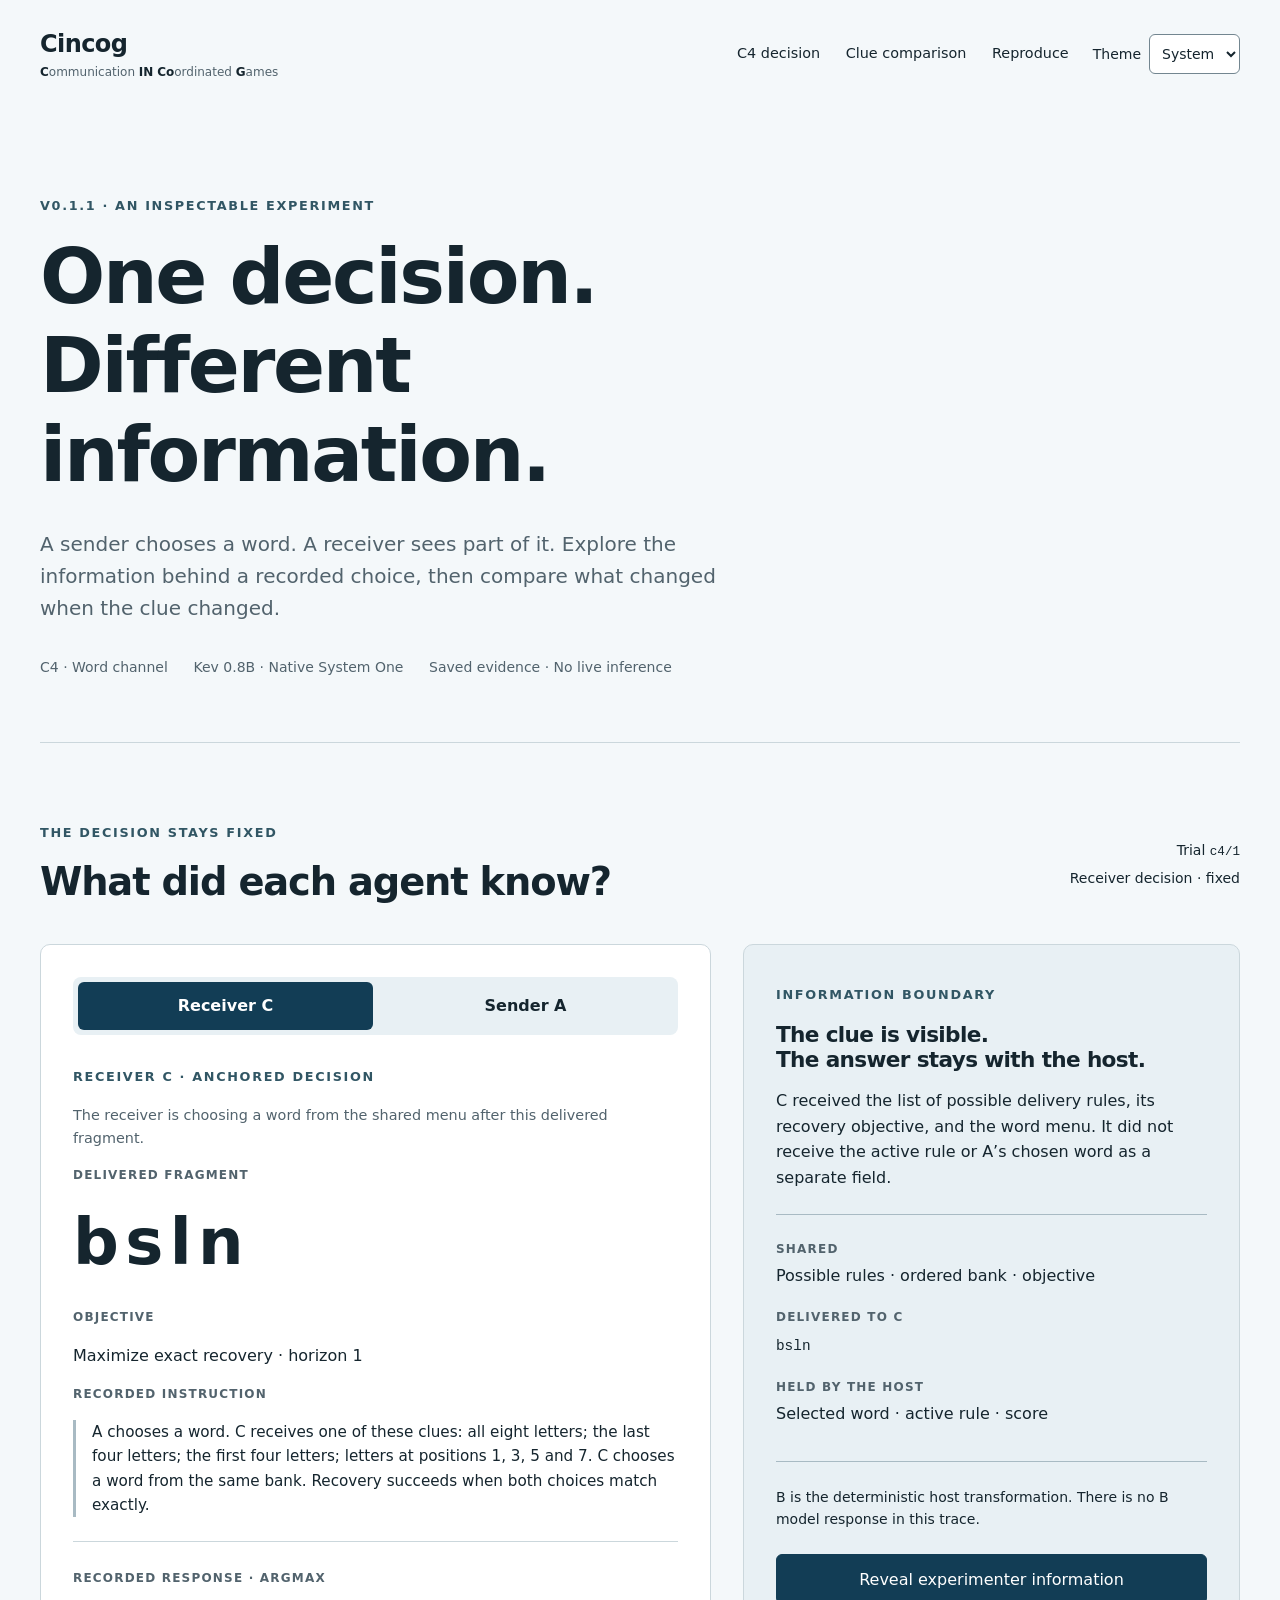
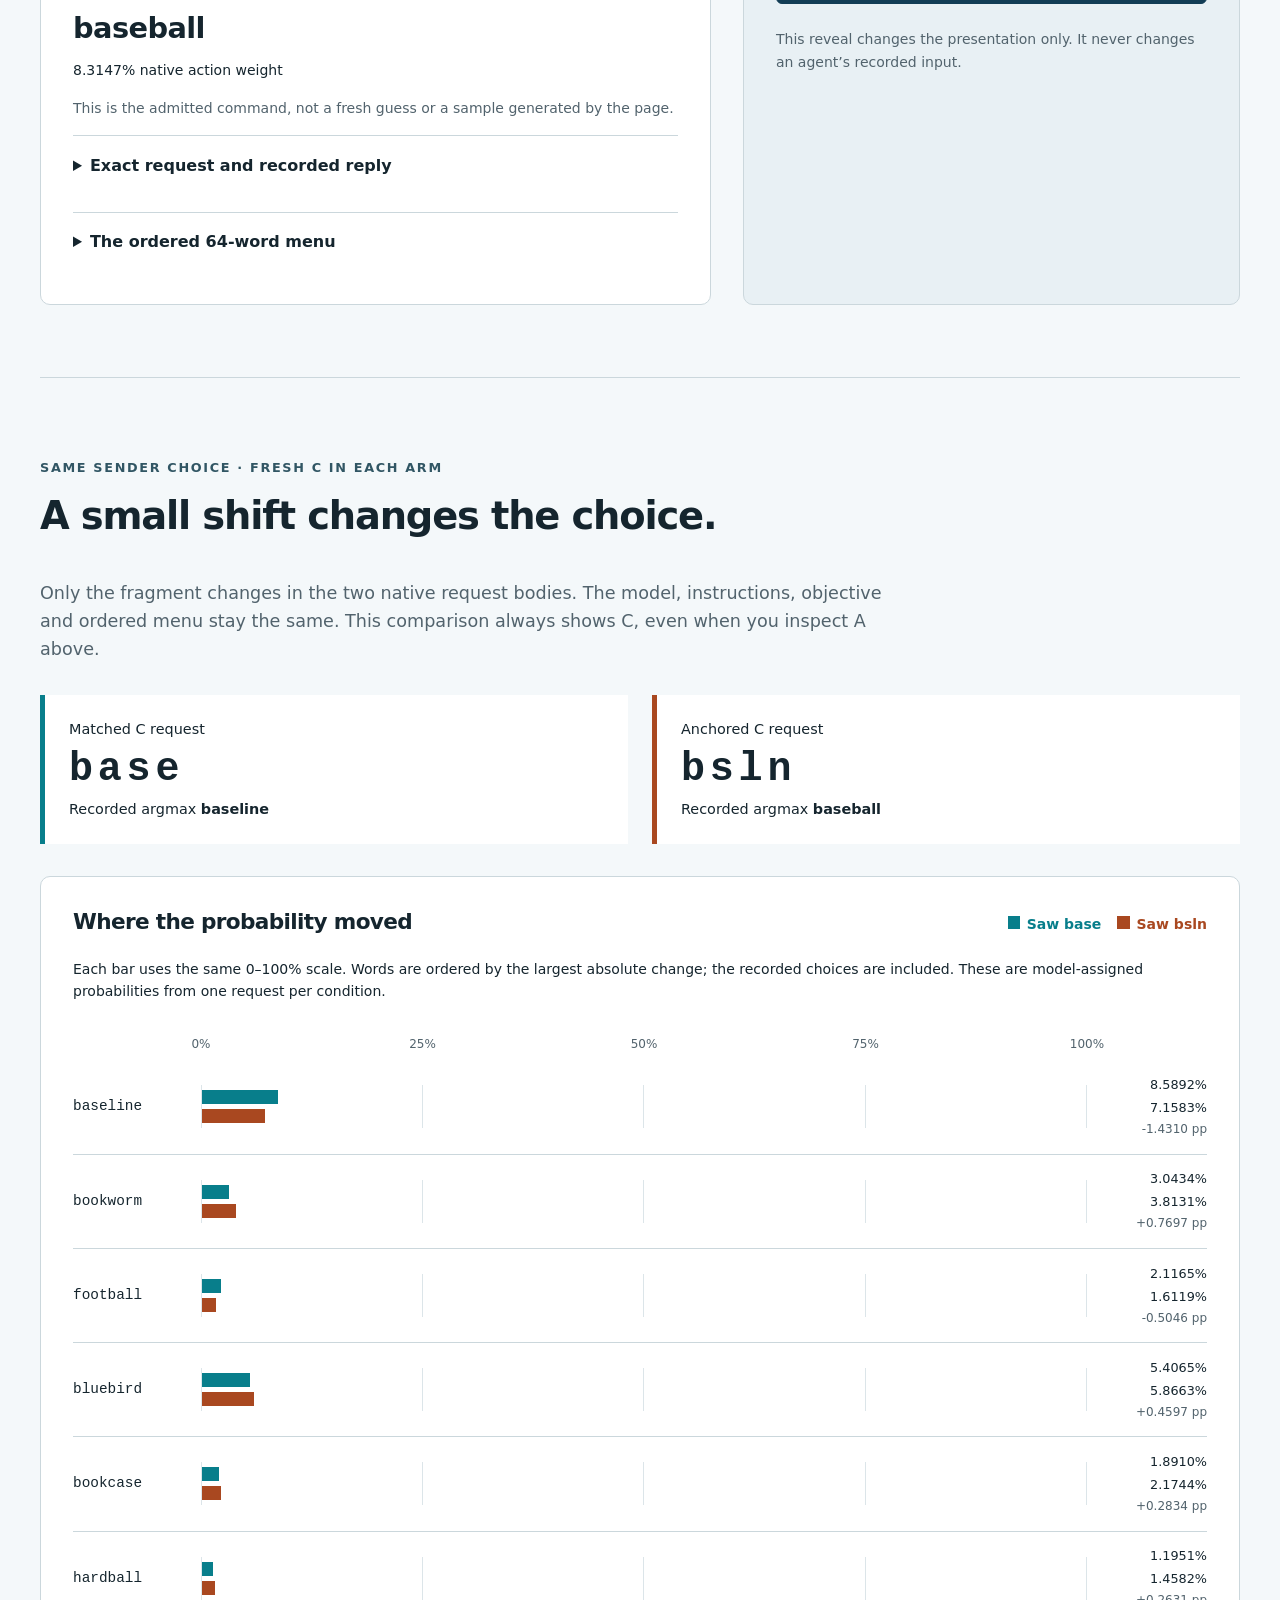
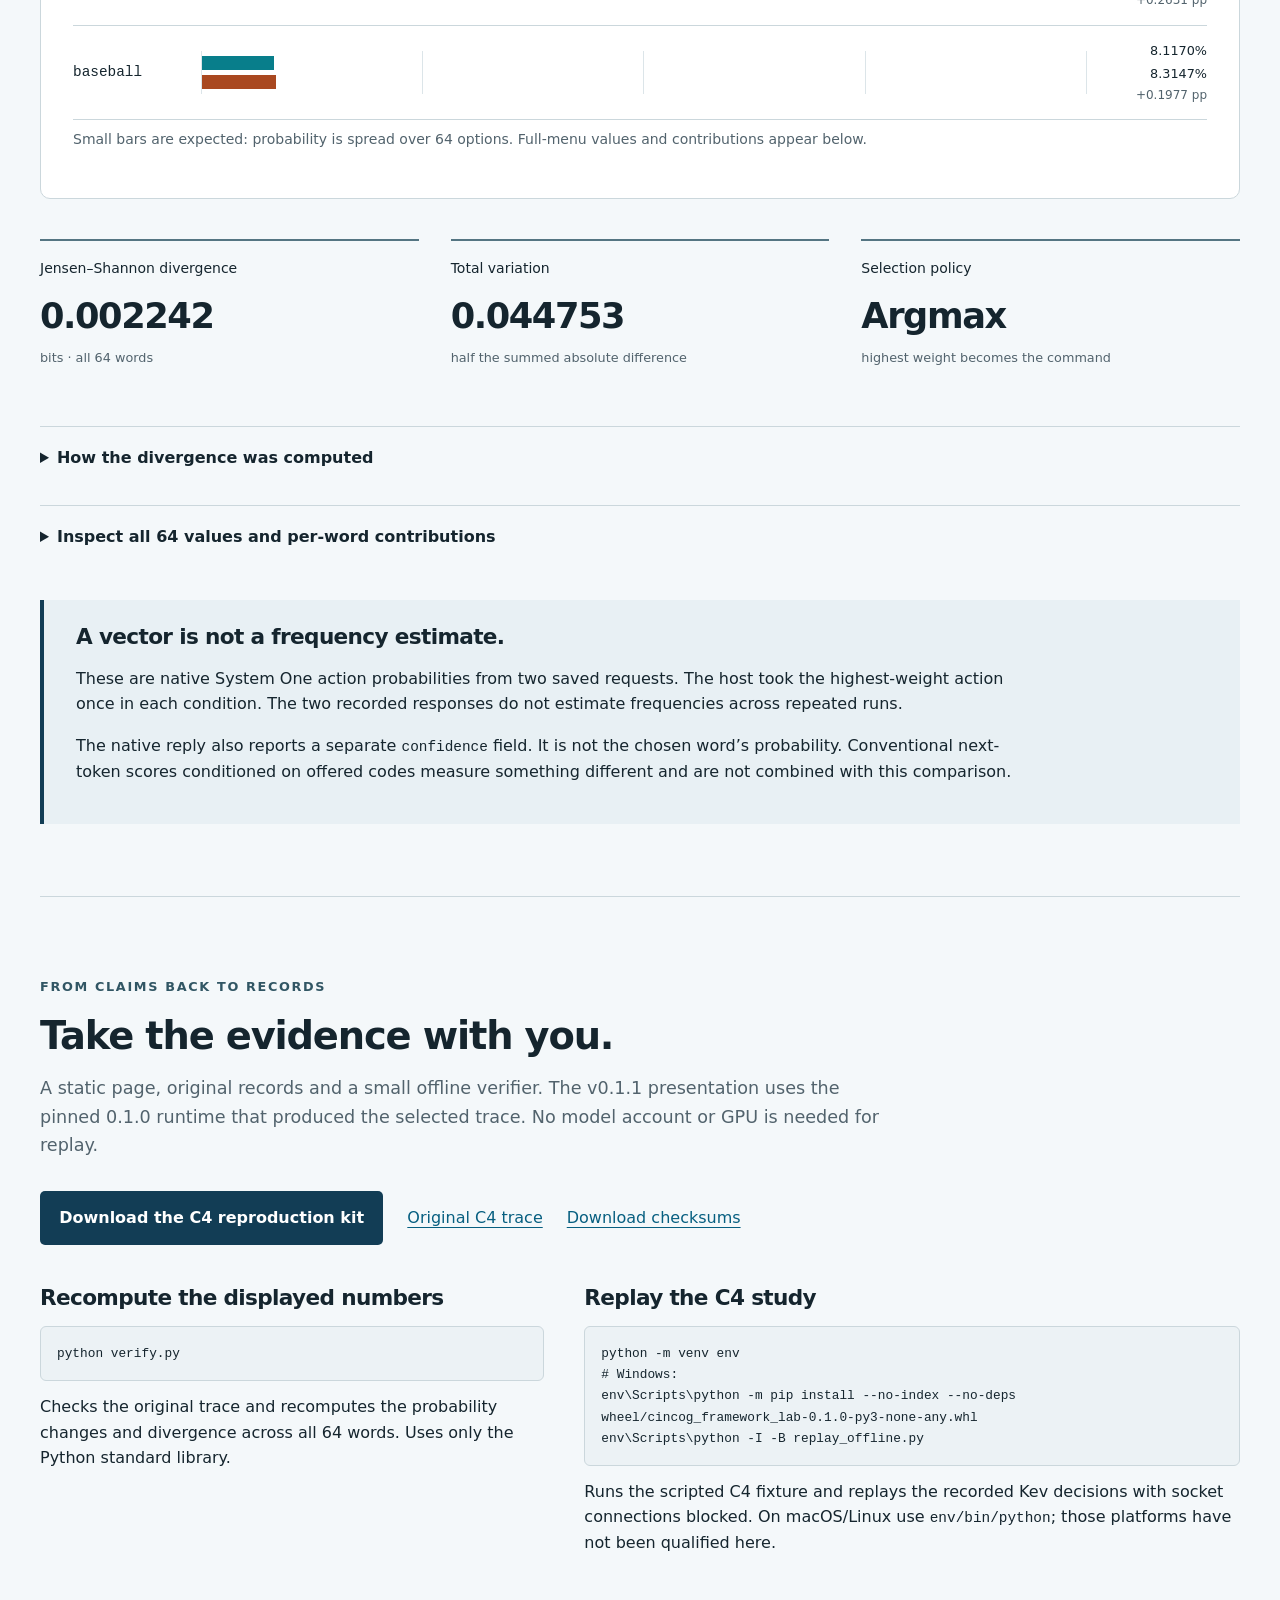
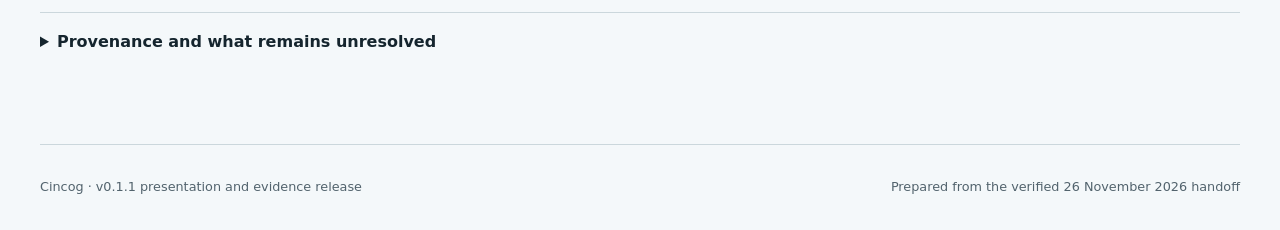
==== commit 983bbdbd: "Focus the live walkthrough and reproduction kit on C4" ====
--- a/site/index.html
+++ b/site/index.html
@@ -16,7 +16,7 @@
   <header class="masthead">
     <a class="brand" href="#top" aria-label="Cincog, Communication IN Coordinated Games">Cincog<span><b>C</b>ommunication <b>IN</b> <b>Co</b>ordinated <b>G</b>ames</span></a>
     <div class="masthead-tools">
-      <nav aria-label="Page sections"><a href="#decision">C4 decision</a><a href="#c2">C2 refinement</a><a href="#reproduce">Reproduce</a></nav>
+      <nav aria-label="Page sections"><a href="#decision">C4 decision</a><a href="#comparison">Clue comparison</a><a href="#reproduce">Reproduce</a></nav>
       <label class="theme-control" id="theme-control" hidden>Theme
         <select id="theme"><option value="system">System</option><option value="light">Light</option><option value="dark">Dark</option></select>
       </label>
@@ -77,7 +77,7 @@
         <p class="formula">TV(P,Q) = ½ Σ |P(w) − Q(w)|</p>
         <p>Zero-weight terms contribute zero. No smoothing is used. Vectors are divided by their totals only to remove floating-point sum error. All calculations use unrounded values, including words omitted from the small chart.</p>
         <p id="kl-note"></p>
-        <p><a href="downloads/cincog-v0.1.1-reproduce.zip" download>Download the original record and verifier</a></p>
+        <p><a href="downloads/cincog-c4-reproduce.zip" download>Download the original record and verifier</a></p>
       </details>
       <details class="method"><summary>Inspect all 64 values and per-word contributions</summary>
         <label class="search-label" for="filter">Filter word <input id="filter" type="search" placeholder="e.g. base" autocomplete="off"></label>
@@ -87,26 +87,18 @@
       <div class="interpretation"><h3>A vector is not a frequency estimate.</h3><p>These are native System One action probabilities from two saved requests. The host took the highest-weight action once in each condition. The two recorded responses do not estimate frequencies across repeated runs.</p><p>The native reply also reports a separate <code>confidence</code> field. It is not the chosen word’s probability. Conventional next-token scores conditioned on offered codes measure something different and are not combined with this comparison.</p></div>
     </section>
 
-    <section id="c2" class="companion" aria-labelledby="c2-title">
-      <p class="eyebrow">Companion case · C2</p><h2 id="c2-title">A valid coordinate is not yet a legal move.</h2>
-      <p class="section-copy">The quarterback could return a cell number from 0 to 8, even when that source cell was empty. Reviewed wording alone left this ambiguity in the generated action. Task 029 changed the menu to match the current board.</p>
-      <div class="c2-grid"><div><h3>Inspect the revised menu</h3><p>Choose an occupied source cell. Each has eight other destinations. This is a view of the recorded contract, not a new model turn.</p><div id="board" class="board" role="group" aria-label="Offensive personnel by cell"></div><p id="destinations" aria-live="polite"></p><p><code>do_nothing()</code> is also explicitly offered. A missing or malformed response is not a hold.</p></div>
-        <div><div class="completion"><article><p>Earlier run</p><strong>8<span>/25</span></strong><p>four-play episodes completed</p></article><article><p>Revised menu</p><strong>25<span>/25</span></strong><p>four-play episodes completed</p></article></div><p>The earlier run logged <b>41 empty-source rejections</b>, including retries. The revised menu exposed <b>24 transfers plus one hold</b> on this board, and the host rechecked every returned command before applying it.</p><p class="callout">This supports improved command reliability. Strategic improvement remains untested.</p><p class="small">These were successive local runs across the same five models, with five repetitions each. Early failures prevented later decisions from being issued. All completed final episodes scored 1.0, so this fixture does not rank strategies.</p></div></div>
-      <details><summary>One rejected command and the revised contract</summary><p id="c2-example-label"></p><pre id="c2-example"></pre><p>The source is empty in the recorded board. The earlier schema allowed the coordinate, but the host rejected the move. The revised schema fixes each source to an occupied cell and enumerates its other destinations.</p><p>Evidence: Task 029 revisions <code>f57e50e</code> and <code>14f3f1d</code>. The reproduction kit includes all 25 original records from each run and a verifier that joins admitted commands to saved play effects.</p></details>
-    </section>
-
     <section id="reproduce" aria-labelledby="reproduce-title">
       <p class="eyebrow">From claims back to records</p><h2 id="reproduce-title">Take the evidence with you.</h2>
       <p class="section-copy">A static page, original records and a small offline verifier. The v0.1.1 presentation uses the pinned 0.1.0 runtime that produced the selected trace. No model account or GPU is needed for replay.</p>
-      <div class="downloads"><a class="primary-link" href="downloads/cincog-v0.1.1-reproduce.zip" download>Download C2 + C4 reproduction kit</a><a href="evidence/c4-kev.json" download>Original C4 trace</a><a href="downloads/SHA256SUMS.txt">Download checksums</a></div>
-      <div class="reproduce-grid"><div><h3>Recompute the displayed numbers</h3><pre>python verify.py</pre><p>Checks file hashes, both C4 vectors, divergence, C2 completion counts, original replies and revised legal menus. Uses only the Python standard library.</p></div><div><h3>Replay the installed studies</h3><pre>python -m venv env
+      <div class="downloads"><a class="primary-link" href="downloads/cincog-c4-reproduce.zip" download>Download the C4 reproduction kit</a><a href="evidence/c4-kev.json" download>Original C4 trace</a><a href="downloads/SHA256SUMS.txt">Download checksums</a></div>
+      <div class="reproduce-grid"><div><h3>Recompute the displayed numbers</h3><pre>python verify.py</pre><p>Checks the original trace and recomputes the probability changes and divergence across all 64 words. Uses only the Python standard library.</p></div><div><h3>Replay the C4 study</h3><pre>python -m venv env
 # Windows:
 env\Scripts\python -m pip install --no-index --no-deps wheel/cincog_framework_lab-0.1.0-py3-none-any.whl
-env\Scripts\python -I -B replay_offline.py</pre><p>Runs both offline fixtures and replays the real Kev trace with socket connections blocked. On macOS/Linux use <code>env/bin/python</code>; those platforms have not been qualified here.</p></div></div>
-      <details><summary>Provenance and what remains unresolved</summary><ul><li>C4 is one fixed sender choice with two fresh receiver conditions. It is not a population estimate or a test of multi-turn learning.</li><li>A strategic B, new prompts, menu order, bank membership and new downstream histories require new model requests.</li><li>The registered trace records the Kev model tag and workflow digest, but no exact weight digest or server identity. Saved-record replay is exact; fresh inference equivalence is unqualified.</li><li>The C2 runs support command reliability. They do not isolate a causal treatment effect or establish strategic improvement.</li><li>Large menus, different hardware and Linux parity remain unqualified.</li><li>The release provides source for inspection and reproduction. It does not add a new software license grant.</li></ul><p><a href="evidence/provenance.json">Source revisions and evidence hashes</a> · <a href="evidence/manifest.json">Reproduction kit file manifest</a></p></details>
+env\Scripts\python -I -B replay_offline.py</pre><p>Runs the scripted C4 fixture and replays the recorded Kev decisions with socket connections blocked. On macOS/Linux use <code>env/bin/python</code>; those platforms have not been qualified here.</p></div></div>
+      <details><summary>Provenance and what remains unresolved</summary><ul><li>C4 is one fixed sender choice with two fresh receiver conditions. It is not a population estimate or a test of multi-turn learning.</li><li>A strategic B, new prompts, menu order, bank membership and new downstream histories require new model requests.</li><li>The registered trace records the Kev model tag and workflow digest, but no exact weight digest or server identity. Saved-record replay is exact; fresh inference equivalence is unqualified.</li><li>Large menus, different hardware and Linux parity remain unqualified.</li><li>The release provides source for inspection and reproduction. It does not add a new software license grant.</li></ul><p><a href="evidence/provenance.json">Source revisions and evidence hashes</a> · <a href="evidence/manifest.json">Reproduction kit file manifest</a></p></details>
     </section>
   </main>
   <footer><span>Cincog · v0.1.1 presentation and evidence release</span><span>Prepared from the verified 26 November 2026 handoff</span></footer>
-  <noscript><p class="noscript">Enable JavaScript to inspect agent views and probabilities. The <a href="evidence/c4-kev.json">original trace</a> and <a href="downloads/cincog-v0.1.1-reproduce.zip">reproduction kit</a> remain available without it.</p></noscript>
+  <noscript><p class="noscript">Enable JavaScript to inspect agent views and probabilities. The <a href="evidence/c4-kev.json">original trace</a> and <a href="downloads/cincog-c4-reproduce.zip">reproduction kit</a> remain available without it.</p></noscript>
 </body>
 </html>
--- a/site/styles.css
+++ b/site/styles.css
@@ -21,18 +21,14 @@
   --blue: #123d55;
   --on-action: #fff;
   --action-hover: #20566e;
-  --disabled-bg: #e4ecf0;
-  --disabled-fg: #546770;
-  --callout-ink: #174f59;
-  --callout-bg: #dceef0;
   --notice-bg: #fff0cf;
   font-family: system-ui, -apple-system, BlinkMacSystemFont, "Segoe UI", sans-serif;
   font-size: 16px;
   line-height: 1.6;
 }
-*{box-sizing:border-box}html{scroll-behavior:smooth}body{margin:0;background:var(--paper);color:var(--ink)}a{color:var(--link);text-underline-offset:.22em}a:hover{color:var(--link-hover)}button,input,select{font:inherit}button,a,input,summary{touch-action:manipulation}button,summary{cursor:pointer}button:focus-visible,a:focus-visible,input:focus-visible,select:focus-visible,summary:focus-visible{outline:3px solid var(--focus);outline-offset:4px}button{border:1px solid var(--control-border);border-radius:6px;padding:.7rem 1rem;background:var(--panel);color:var(--ink)}code,pre{font-family:ui-monospace,SFMono-Regular,Consolas,monospace}code{font-size:.9em}pre{font-size:.875rem;line-height:1.65;background:var(--inset);border:1px solid var(--line);border-radius:6px;padding:1rem;overflow:auto;max-height:24rem;white-space:pre-wrap;overflow-wrap:anywhere}h1,h2,h3,h4{line-height:1.16;letter-spacing:-.03em;margin:0 0 1rem}h1{font-size:clamp(2.8rem,6vw,5.3rem);font-weight:650;max-width:900px}h2{font-size:clamp(1.8rem,3vw,2.75rem);font-weight:630}h3{font-size:1.35rem;font-weight:650}h4{font-size:1rem}p{margin:.5rem 0 1rem}main{max-width:1280px;padding:0 40px;margin:auto}main>section{padding:4.5rem 0;border-top:1px solid var(--line)}main>.intro{border:0;padding:5rem 0 4rem}.masthead{display:flex;justify-content:space-between;align-items:center;gap:2rem;max-width:1360px;padding:25px 40px;margin:auto}.brand{font-weight:800;letter-spacing:.14em;text-decoration:none;font-size:1.1rem;color:var(--ink)}.brand span{display:block;font-size:.75rem;font-weight:500;letter-spacing:0}.masthead nav{display:flex;gap:1.6rem;font-size:.9rem}.masthead nav a{text-decoration:none;color:var(--ink)}.eyebrow{text-transform:uppercase;letter-spacing:.13em;font-size:.8rem;font-weight:750;color:var(--eyebrow);margin-bottom:1rem}.lede{font-size:1.25rem;max-width:730px;line-height:1.6;color:var(--muted);margin-top:1.8rem}.intro-meta{display:flex;flex-wrap:wrap;gap:.5rem 1.6rem;margin-top:2rem;font-size:.875rem;color:var(--muted)}.section-title{display:flex;align-items:center;justify-content:space-between;gap:2rem;margin-bottom:1.5rem}.anchor-label{font-size:.875rem;line-height:1.9;flex-shrink:0;text-align:right}.section-copy{max-width:850px;font-size:1.1rem;color:var(--muted);margin-bottom:2rem}.experiment-grid{display:grid;grid-template-columns:minmax(0,1.35fr) minmax(0,1fr);gap:2rem}.view-panel,.context-panel{padding:2rem;border-radius:10px;border:1px solid var(--line);background:var(--panel);min-width:0}.context-panel{background:var(--surface)}.segmented{display:flex;gap:.3rem;background:var(--surface);border-radius:8px;padding:.3rem;margin-bottom:2rem}.segmented button{flex:1;border:0;background:transparent;font-weight:650}.segmented button[aria-pressed=true]{background:var(--blue);color:var(--on-action)}.turn-note{color:var(--muted);font-size:.9rem}.signal{font-size:clamp(2.8rem,5vw,4.5rem);font-weight:600;letter-spacing:.1em;line-height:1.3;margin:.7rem 0 1.5rem}.signal.no-clue{font-size:1.7rem;letter-spacing:-.02em}.field-label{text-transform:uppercase;letter-spacing:.1em;font-weight:650;font-size:.75rem;color:var(--muted)}.response{border-top:1px solid var(--line);padding-top:1.2rem;margin-top:1.5rem}.response strong{font-size:1.8rem;display:block;letter-spacing:-.02em}.small{font-size:.875rem;line-height:1.6}.muted{color:var(--muted)}.instruction{font-size:.95rem;border-left:3px solid var(--divider);padding-left:1rem}.boundary{border-top:1px solid var(--divider);border-bottom:1px solid var(--divider);padding:1.2rem 0;margin:1.5rem 0}.boundary>span{font-size:.75rem;letter-spacing:.1em;text-transform:uppercase;font-weight:700;color:var(--muted)}.boundary p{margin:.2rem 0 .9rem}.reveal-button{background:var(--blue);color:var(--on-action);width:100%;margin:.5rem 0 1rem;border-color:var(--blue)}#host-view{border-top:1px solid var(--divider);padding-top:1rem}.reveal-result{font-size:1.15rem;font-weight:650}details{border-top:1px solid var(--line);padding:1.1rem 0;margin-top:1rem}summary{font-weight:650;line-height:1.5}details[open]>summary{margin-bottom:1rem}.word-bank{display:grid;grid-template-columns:repeat(4,minmax(0,1fr));font-family:ui-monospace,Consolas,monospace;font-size:.8rem;gap:.4rem}.conditions{display:grid;grid-template-columns:1fr 1fr;gap:1.5rem;margin:2rem 0}.condition{border-left:5px solid;padding:1rem 1.5rem;background:var(--panel)}.condition.p{border-color:var(--p)}.condition.q{border-color:var(--q)}.condition strong{display:block;font:600 2.5rem ui-monospace,Consolas,monospace;letter-spacing:.12em}.condition p{font-size:.9rem;margin:.4rem 0}.chart-panel{padding:2rem;background:var(--panel);border:1px solid var(--line);border-radius:10px}.chart-heading{display:flex;justify-content:space-between;align-items:baseline;gap:1rem}.legend{display:flex;gap:1rem;font-size:.875rem;font-weight:650}.p-key{color:var(--p)}.q-key{color:var(--q)}.p-key:before,.q-key:before{content:"";display:inline-block;width:.8rem;height:.8rem;margin-right:.4rem;background:currentColor}.axis{margin:2rem 7.5rem .4rem 8rem;display:flex;justify-content:space-between;font-size:.75rem;color:var(--muted)}.bar-row{display:grid;grid-template-columns:7rem 1fr 6.5rem;gap:1rem;align-items:center;border-bottom:1px solid var(--line);padding:.8rem 0}.bar-word{font-family:ui-monospace,Consolas,monospace;font-size:.9rem}.tracks{background:repeating-linear-gradient(90deg,transparent,transparent calc(25% - 1px),var(--chart-grid) calc(25% - 1px),var(--chart-grid) 25%);border-left:1px solid var(--chart-grid);min-width:0}.track{height:14px;margin:5px 0;position:relative}.fill{height:100%;min-width:0;background:var(--p)}.track.q .fill{background:var(--q)}.bar-values{font-size:.8rem;text-align:right;line-height:1.8;white-space:nowrap}.bar-values span{display:block}.bar-values .delta{font-size:.75rem;color:var(--muted)}.metrics{display:grid;grid-template-columns:repeat(3,1fr);gap:2rem;margin:2.5rem 0}.metrics article{border-top:2px solid var(--chart-rule);padding:1rem 0}.metrics p{font-size:.875rem;margin:0 0 .5rem}.metrics strong{font-size:2.2rem;letter-spacing:-.04em;display:block}.metrics span{font-size:.8rem;color:var(--muted)}.formula{font-family:ui-monospace,Consolas,monospace;overflow-wrap:anywhere;background:var(--subtle-surface);padding:1rem}.method{padding:1.2rem 0}.table-scroll{overflow:auto}table{border-collapse:collapse;width:100%;font-size:.875rem;text-align:right}caption{text-align:left;color:var(--muted);padding:.7rem 0}th,td{padding:.65rem .8rem;border-bottom:1px solid var(--line);white-space:nowrap}th{font-weight:700}th:first-child,td:first-child{text-align:left}thead{background:var(--subtle-surface)}.search-label{font-size:.875rem;display:flex;gap:1rem;align-items:center;margin:1rem 0}.search-label input{padding:.5rem;color:var(--ink);background:var(--panel);border:1px solid var(--control-border);border-radius:4px;max-width:14rem}.interpretation{padding:1.5rem 2rem;border-left:4px solid var(--blue);background:var(--surface);margin-top:2rem}.interpretation p{max-width:950px}.c2-grid{display:grid;grid-template-columns:minmax(0,.9fr) minmax(0,1.2fr);gap:4rem}.board{display:grid;grid-template-columns:repeat(3,1fr);gap:.6rem;max-width:340px;margin:1.5rem 0}.board button{padding:.7rem;min-height:75px;line-height:1.4}.board button span{display:block;font-size:.75rem}.board button strong{font-size:1.5rem}.board button[aria-pressed=true]{background:var(--blue);color:var(--on-action)}.board button:disabled{background:var(--disabled-bg);color:var(--disabled-fg);border-color:transparent;cursor:default}.completion{display:grid;grid-template-columns:1fr 1fr;gap:2rem;border-top:1px solid var(--line);border-bottom:1px solid var(--line);padding:1.2rem 0;margin:0 0 1.5rem}.completion strong{font-size:3.6rem;line-height:1.2;letter-spacing:-.07em}.completion strong span{font-size:1.8rem;color:var(--muted);font-weight:500}.completion p{font-size:.875rem;margin:.4rem 0}.callout{font-weight:650;color:var(--callout-ink);background:var(--callout-bg);padding:1rem}.downloads{display:flex;align-items:center;gap:1.5rem;flex-wrap:wrap;margin:2rem 0}.primary-link{display:inline-block;padding:.9rem 1.2rem;background:var(--blue);color:var(--on-action);border-radius:5px;font-weight:650;text-decoration:none}.primary-link:hover{color:var(--on-action);background:var(--action-hover)}.reproduce-grid{display:grid;grid-template-columns:1fr 1.3fr;gap:2.5rem;margin:2.5rem 0}.reproduce-grid>div{min-width:0}.reproduce-grid pre{font-size:.8rem}li{margin:.7rem 0}footer{border-top:1px solid var(--line);max-width:1200px;margin:0 auto;display:flex;justify-content:space-between;gap:1rem;padding:2rem 0;font-size:.8rem;color:var(--muted)}.skip{position:absolute;left:20px;top:-100px;padding:1rem;background:var(--panel);z-index:10}.skip:focus{top:20px}.noscript{max-width:900px;margin:2rem auto;padding:1rem;background:var(--notice-bg)}[hidden]{display:none!important}
-@media(max-width:900px){main{padding:0 24px}.masthead{padding:20px 24px;align-items:flex-start}.brand span{max-width:150px}.masthead nav{gap:.8rem;flex-wrap:wrap;justify-content:flex-end}.experiment-grid,.c2-grid{grid-template-columns:1fr;gap:1.5rem}.context-panel h3 br{display:none}.c2-grid{gap:2.5rem}.reproduce-grid{grid-template-columns:1fr;gap:1rem}footer{margin:0 24px}.section-title{align-items:flex-start}.metrics{gap:1rem}.metrics strong{font-size:1.8rem}}
-@media(max-width:560px){main{padding:0 18px}.masthead{padding:18px;display:block}.masthead nav{justify-content:flex-start;margin-top:1rem;font-size:.875rem}main>section{padding:3rem 0}main>.intro{padding:3rem 0}.lede{font-size:1.1rem}.section-title{display:block}.anchor-label{text-align:left;margin-top:1rem}.view-panel,.context-panel,.chart-panel{padding:1.2rem}.conditions{gap:.8rem}.condition{padding:.8rem}.condition p{font-size:.8rem;overflow-wrap:anywhere}.condition strong{font-size:2rem}.chart-heading{display:block}.legend{margin:1rem 0}.axis{margin-left:5.5rem;margin-right:4.8rem;font-size:.75rem}.bar-row{grid-template-columns:5rem 1fr 4.3rem;gap:.5rem}.bar-word{font-size:.75rem}.bar-values{font-size:.8rem}.bar-values .delta{font-size:.75rem}.metrics{grid-template-columns:1fr;gap:0;margin:1.5rem 0}.metrics article{display:grid;grid-template-columns:1fr 1fr;gap:.2rem;padding:1rem 0}.metrics strong{text-align:right;grid-column:2;grid-row:1/3}.metrics span{grid-column:1}.word-bank{grid-template-columns:repeat(3,minmax(0,1fr));font-size:.8rem}.interpretation{padding:1.2rem}.completion{gap:1rem}.downloads{align-items:flex-start;flex-direction:column;gap:1rem}footer{display:block;padding:1.5rem 0}footer span{display:block;margin:.5rem 0}}
+*{box-sizing:border-box}html{scroll-behavior:smooth}body{margin:0;background:var(--paper);color:var(--ink)}a{color:var(--link);text-underline-offset:.22em}a:hover{color:var(--link-hover)}button,input,select{font:inherit}button,a,input,summary{touch-action:manipulation}button,summary{cursor:pointer}button:focus-visible,a:focus-visible,input:focus-visible,select:focus-visible,summary:focus-visible{outline:3px solid var(--focus);outline-offset:4px}button{border:1px solid var(--control-border);border-radius:6px;padding:.7rem 1rem;background:var(--panel);color:var(--ink)}code,pre{font-family:ui-monospace,SFMono-Regular,Consolas,monospace}code{font-size:.9em}pre{font-size:.875rem;line-height:1.65;background:var(--inset);border:1px solid var(--line);border-radius:6px;padding:1rem;overflow:auto;max-height:24rem;white-space:pre-wrap;overflow-wrap:anywhere}h1,h2,h3,h4{line-height:1.16;letter-spacing:-.03em;margin:0 0 1rem}h1{font-size:clamp(2.8rem,6vw,5.3rem);font-weight:650;max-width:900px}h2{font-size:clamp(1.8rem,3vw,2.75rem);font-weight:630}h3{font-size:1.35rem;font-weight:650}h4{font-size:1rem}p{margin:.5rem 0 1rem}main{max-width:1280px;padding:0 40px;margin:auto}main>section{padding:4.5rem 0;border-top:1px solid var(--line)}main>.intro{border:0;padding:5rem 0 4rem}.masthead{display:flex;justify-content:space-between;align-items:center;gap:2rem;max-width:1360px;padding:25px 40px;margin:auto}.brand{font-weight:800;letter-spacing:.14em;text-decoration:none;font-size:1.1rem;color:var(--ink)}.brand span{display:block;font-size:.75rem;font-weight:500;letter-spacing:0}.masthead nav{display:flex;gap:1.6rem;font-size:.9rem}.masthead nav a{text-decoration:none;color:var(--ink)}.eyebrow{text-transform:uppercase;letter-spacing:.13em;font-size:.8rem;font-weight:750;color:var(--eyebrow);margin-bottom:1rem}.lede{font-size:1.25rem;max-width:730px;line-height:1.6;color:var(--muted);margin-top:1.8rem}.intro-meta{display:flex;flex-wrap:wrap;gap:.5rem 1.6rem;margin-top:2rem;font-size:.875rem;color:var(--muted)}.section-title{display:flex;align-items:center;justify-content:space-between;gap:2rem;margin-bottom:1.5rem}.anchor-label{font-size:.875rem;line-height:1.9;flex-shrink:0;text-align:right}.section-copy{max-width:850px;font-size:1.1rem;color:var(--muted);margin-bottom:2rem}.experiment-grid{display:grid;grid-template-columns:minmax(0,1.35fr) minmax(0,1fr);gap:2rem}.view-panel,.context-panel{padding:2rem;border-radius:10px;border:1px solid var(--line);background:var(--panel);min-width:0}.context-panel{background:var(--surface)}.segmented{display:flex;gap:.3rem;background:var(--surface);border-radius:8px;padding:.3rem;margin-bottom:2rem}.segmented button{flex:1;border:0;background:transparent;font-weight:650}.segmented button[aria-pressed=true]{background:var(--blue);color:var(--on-action)}.turn-note{color:var(--muted);font-size:.9rem}.signal{font-size:clamp(2.8rem,5vw,4.5rem);font-weight:600;letter-spacing:.1em;line-height:1.3;margin:.7rem 0 1.5rem}.signal.no-clue{font-size:1.7rem;letter-spacing:-.02em}.field-label{text-transform:uppercase;letter-spacing:.1em;font-weight:650;font-size:.75rem;color:var(--muted)}.response{border-top:1px solid var(--line);padding-top:1.2rem;margin-top:1.5rem}.response strong{font-size:1.8rem;display:block;letter-spacing:-.02em}.small{font-size:.875rem;line-height:1.6}.muted{color:var(--muted)}.instruction{font-size:.95rem;border-left:3px solid var(--divider);padding-left:1rem}.boundary{border-top:1px solid var(--divider);border-bottom:1px solid var(--divider);padding:1.2rem 0;margin:1.5rem 0}.boundary>span{font-size:.75rem;letter-spacing:.1em;text-transform:uppercase;font-weight:700;color:var(--muted)}.boundary p{margin:.2rem 0 .9rem}.reveal-button{background:var(--blue);color:var(--on-action);width:100%;margin:.5rem 0 1rem;border-color:var(--blue)}#host-view{border-top:1px solid var(--divider);padding-top:1rem}.reveal-result{font-size:1.15rem;font-weight:650}details{border-top:1px solid var(--line);padding:1.1rem 0;margin-top:1rem}summary{font-weight:650;line-height:1.5}details[open]>summary{margin-bottom:1rem}.word-bank{display:grid;grid-template-columns:repeat(4,minmax(0,1fr));font-family:ui-monospace,Consolas,monospace;font-size:.8rem;gap:.4rem}.conditions{display:grid;grid-template-columns:1fr 1fr;gap:1.5rem;margin:2rem 0}.condition{border-left:5px solid;padding:1rem 1.5rem;background:var(--panel)}.condition.p{border-color:var(--p)}.condition.q{border-color:var(--q)}.condition strong{display:block;font:600 2.5rem ui-monospace,Consolas,monospace;letter-spacing:.12em}.condition p{font-size:.9rem;margin:.4rem 0}.chart-panel{padding:2rem;background:var(--panel);border:1px solid var(--line);border-radius:10px}.chart-heading{display:flex;justify-content:space-between;align-items:baseline;gap:1rem}.legend{display:flex;gap:1rem;font-size:.875rem;font-weight:650}.p-key{color:var(--p)}.q-key{color:var(--q)}.p-key:before,.q-key:before{content:"";display:inline-block;width:.8rem;height:.8rem;margin-right:.4rem;background:currentColor}.axis{margin:2rem 7.5rem .4rem 8rem;display:flex;justify-content:space-between;font-size:.75rem;color:var(--muted)}.bar-row{display:grid;grid-template-columns:7rem 1fr 6.5rem;gap:1rem;align-items:center;border-bottom:1px solid var(--line);padding:.8rem 0}.bar-word{font-family:ui-monospace,Consolas,monospace;font-size:.9rem}.tracks{background:repeating-linear-gradient(90deg,transparent,transparent calc(25% - 1px),var(--chart-grid) calc(25% - 1px),var(--chart-grid) 25%);border-left:1px solid var(--chart-grid);min-width:0}.track{height:14px;margin:5px 0;position:relative}.fill{height:100%;min-width:0;background:var(--p)}.track.q .fill{background:var(--q)}.bar-values{font-size:.8rem;text-align:right;line-height:1.8;white-space:nowrap}.bar-values span{display:block}.bar-values .delta{font-size:.75rem;color:var(--muted)}.metrics{display:grid;grid-template-columns:repeat(3,1fr);gap:2rem;margin:2.5rem 0}.metrics article{border-top:2px solid var(--chart-rule);padding:1rem 0}.metrics p{font-size:.875rem;margin:0 0 .5rem}.metrics strong{font-size:2.2rem;letter-spacing:-.04em;display:block}.metrics span{font-size:.8rem;color:var(--muted)}.formula{font-family:ui-monospace,Consolas,monospace;overflow-wrap:anywhere;background:var(--subtle-surface);padding:1rem}.method{padding:1.2rem 0}.table-scroll{overflow:auto}table{border-collapse:collapse;width:100%;font-size:.875rem;text-align:right}caption{text-align:left;color:var(--muted);padding:.7rem 0}th,td{padding:.65rem .8rem;border-bottom:1px solid var(--line);white-space:nowrap}th{font-weight:700}th:first-child,td:first-child{text-align:left}thead{background:var(--subtle-surface)}.search-label{font-size:.875rem;display:flex;gap:1rem;align-items:center;margin:1rem 0}.search-label input{padding:.5rem;color:var(--ink);background:var(--panel);border:1px solid var(--control-border);border-radius:4px;max-width:14rem}.interpretation{padding:1.5rem 2rem;border-left:4px solid var(--blue);background:var(--surface);margin-top:2rem}.interpretation p{max-width:950px}.downloads{display:flex;align-items:center;gap:1.5rem;flex-wrap:wrap;margin:2rem 0}.primary-link{display:inline-block;padding:.9rem 1.2rem;background:var(--blue);color:var(--on-action);border-radius:5px;font-weight:650;text-decoration:none}.primary-link:hover{color:var(--on-action);background:var(--action-hover)}.reproduce-grid{display:grid;grid-template-columns:1fr 1.3fr;gap:2.5rem;margin:2.5rem 0}.reproduce-grid>div{min-width:0}.reproduce-grid pre{font-size:.8rem}li{margin:.7rem 0}footer{border-top:1px solid var(--line);max-width:1200px;margin:0 auto;display:flex;justify-content:space-between;gap:1rem;padding:2rem 0;font-size:.8rem;color:var(--muted)}.skip{position:absolute;left:20px;top:-100px;padding:1rem;background:var(--panel);z-index:10}.skip:focus{top:20px}.noscript{max-width:900px;margin:2rem auto;padding:1rem;background:var(--notice-bg)}[hidden]{display:none!important}
+@media(max-width:900px){main{padding:0 24px}.masthead{padding:20px 24px;align-items:flex-start}.brand span{max-width:150px}.masthead nav{gap:.8rem;flex-wrap:wrap;justify-content:flex-end}.experiment-grid{grid-template-columns:1fr;gap:1.5rem}.context-panel h3 br{display:none}.reproduce-grid{grid-template-columns:1fr;gap:1rem}footer{margin:0 24px}.section-title{align-items:flex-start}.metrics{gap:1rem}.metrics strong{font-size:1.8rem}}
+@media(max-width:560px){main{padding:0 18px}.masthead{padding:18px;display:block}.masthead nav{justify-content:flex-start;margin-top:1rem;font-size:.875rem}main>section{padding:3rem 0}main>.intro{padding:3rem 0}.lede{font-size:1.1rem}.section-title{display:block}.anchor-label{text-align:left;margin-top:1rem}.view-panel,.context-panel,.chart-panel{padding:1.2rem}.conditions{gap:.8rem}.condition{padding:.8rem}.condition p{font-size:.8rem;overflow-wrap:anywhere}.condition strong{font-size:2rem}.chart-heading{display:block}.legend{margin:1rem 0}.axis{margin-left:5.5rem;margin-right:4.8rem;font-size:.75rem}.bar-row{grid-template-columns:5rem 1fr 4.3rem;gap:.5rem}.bar-word{font-size:.75rem}.bar-values{font-size:.8rem}.bar-values .delta{font-size:.75rem}.metrics{grid-template-columns:1fr;gap:0;margin:1.5rem 0}.metrics article{display:grid;grid-template-columns:1fr 1fr;gap:.2rem;padding:1rem 0}.metrics strong{text-align:right;grid-column:2;grid-row:1/3}.metrics span{grid-column:1}.word-bank{grid-template-columns:repeat(3,minmax(0,1fr));font-size:.8rem}.interpretation{padding:1.2rem}.downloads{align-items:flex-start;flex-direction:column;gap:1rem}footer{display:block;padding:1.5rem 0}footer span{display:block;margin:.5rem 0}}
 .axis {
   position: relative;
   height: 1.6em;
@@ -49,9 +45,10 @@
 @media (max-width: 400px) {
   .axis span:nth-child(even) { display: none; }
 }
-@media(prefers-reduced-motion:reduce){html{scroll-behavior:auto}}@media print{.masthead nav,.segmented,button,.search-label{display:none}main{max-width:none;padding:0}main>section{padding:1.5rem 0}.experiment-grid,.c2-grid{display:block}details{display:block}.chart-panel,.view-panel,.context-panel{break-inside:avoid}body{background:white}}
+@media(prefers-reduced-motion:reduce){html{scroll-behavior:auto}}@media print{.masthead nav,.segmented,button,.search-label{display:none}main{max-width:none;padding:0}main>section{padding:1.5rem 0}.experiment-grid{display:block}details{display:block}.chart-panel,.view-panel,.context-panel{break-inside:avoid}body{background:white}}
 .brand { letter-spacing: -.025em; font-size: 1.5rem; }
 .brand span { color: var(--muted); }
+#filter::placeholder { color: var(--muted); opacity: 1; }
 .brand b { color: var(--ink); font-weight: 750; }
 .masthead-tools, .theme-control {
   display: flex;
--- a/site/dark.css
+++ b/site/dark.css
@@ -21,9 +21,5 @@
   --blue: #aedbea;
   --on-action: #12242c;
   --action-hover: #c9eaf4;
-  --disabled-bg: #26363f;
-  --disabled-fg: #acbbc2;
-  --callout-ink: #b2eddf;
-  --callout-bg: #183c39;
   --notice-bg: #48391f;
 }
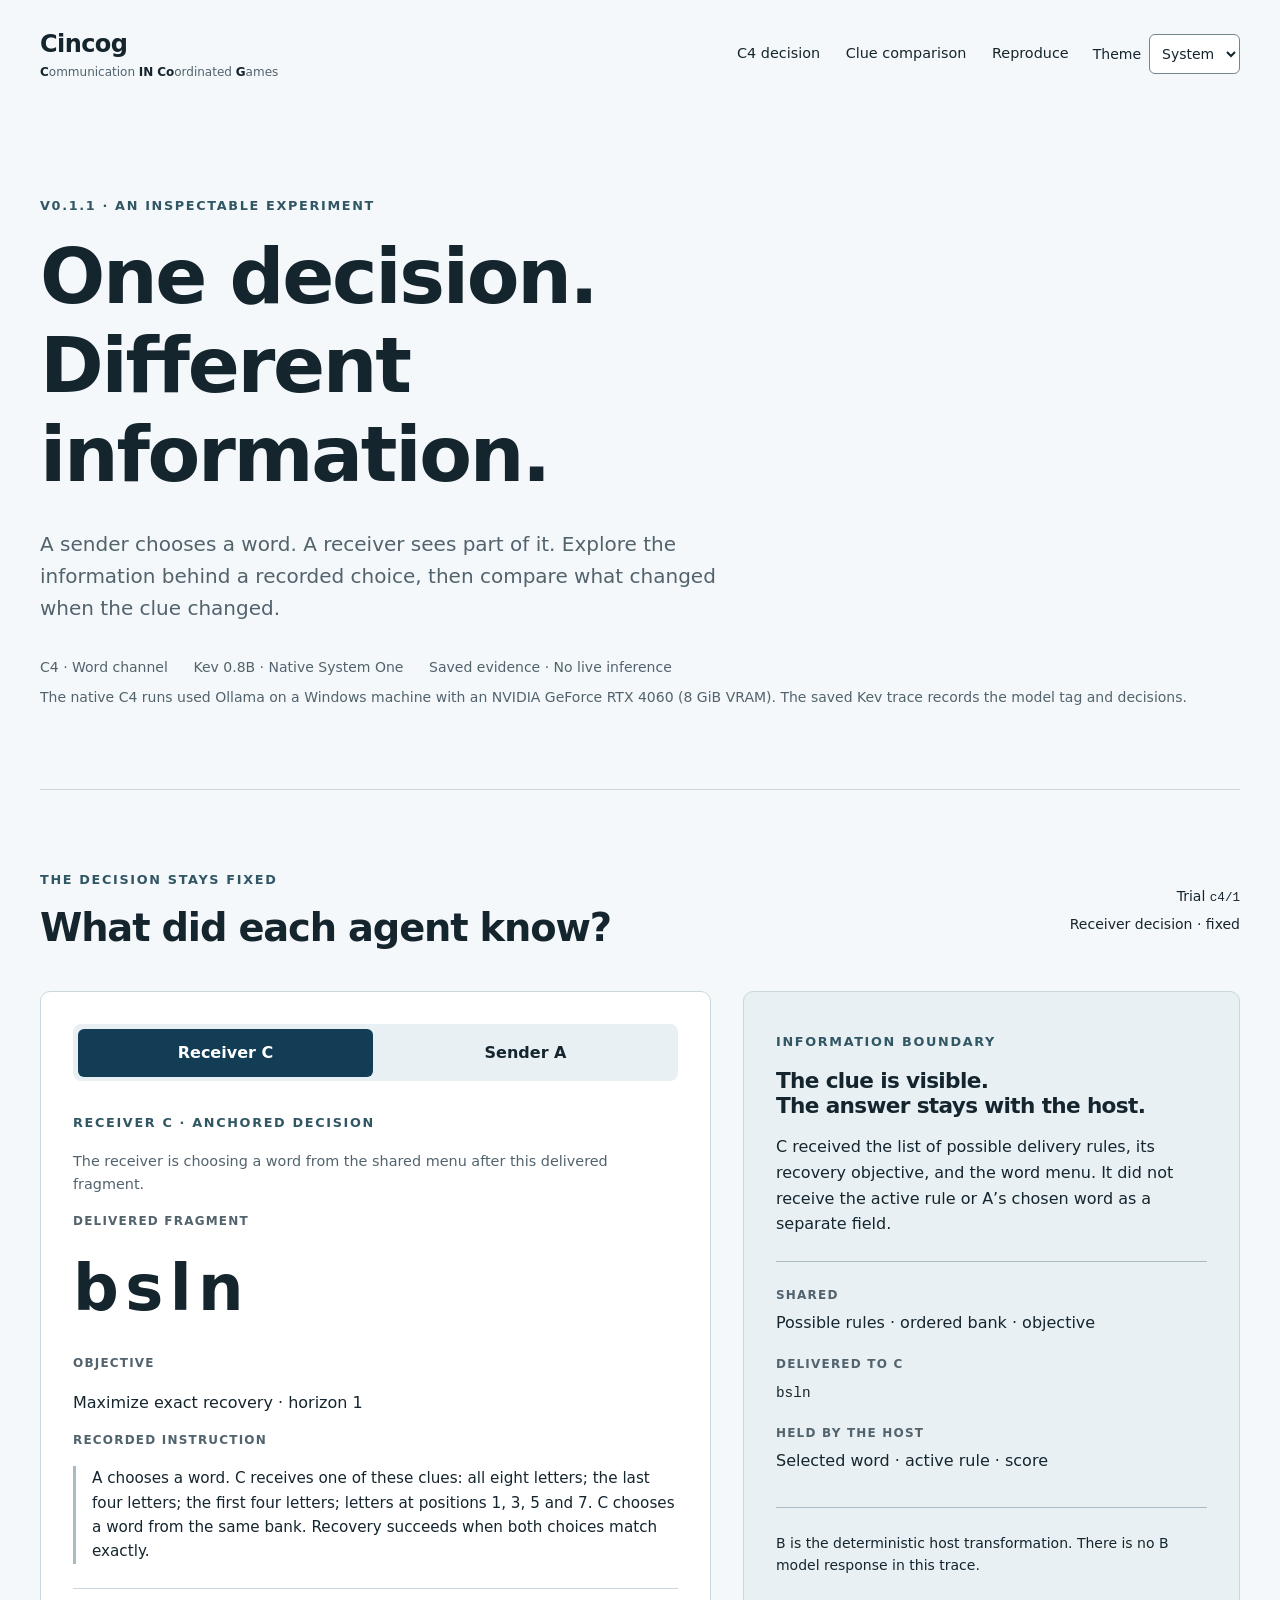
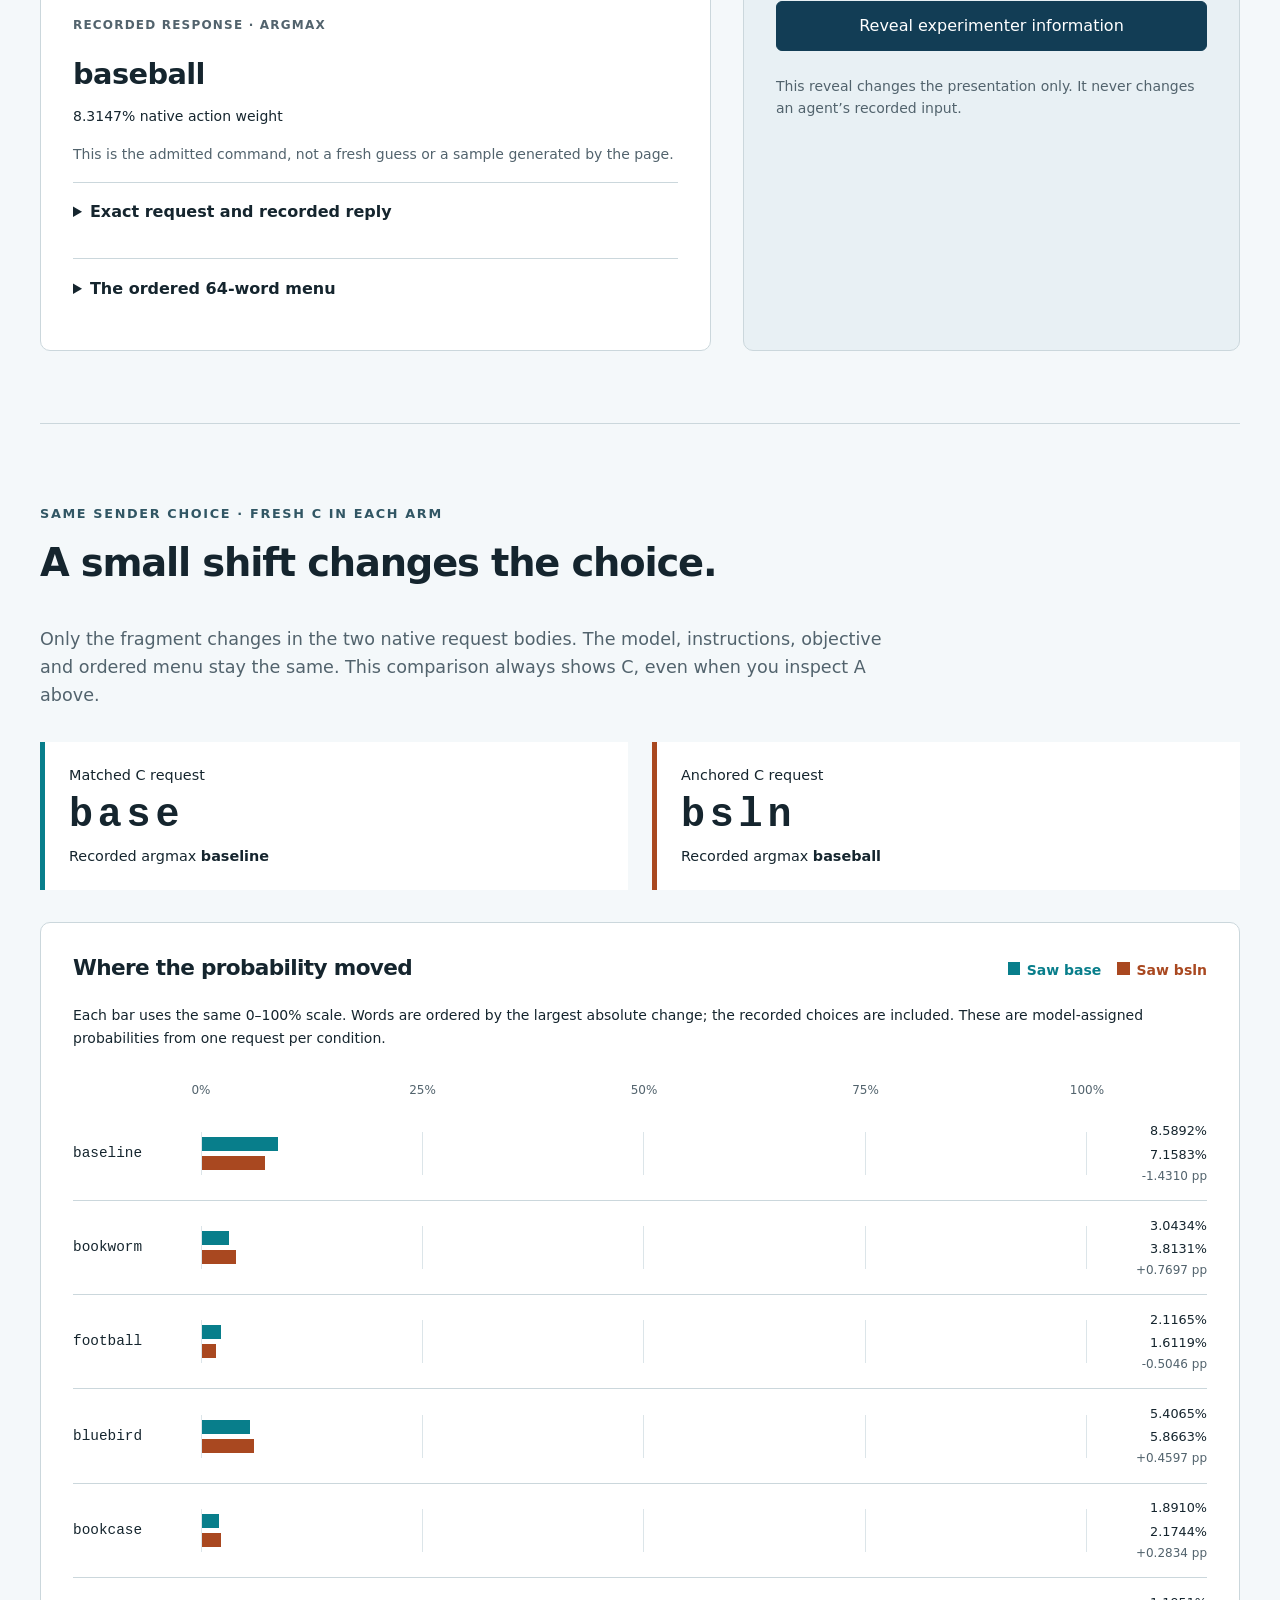
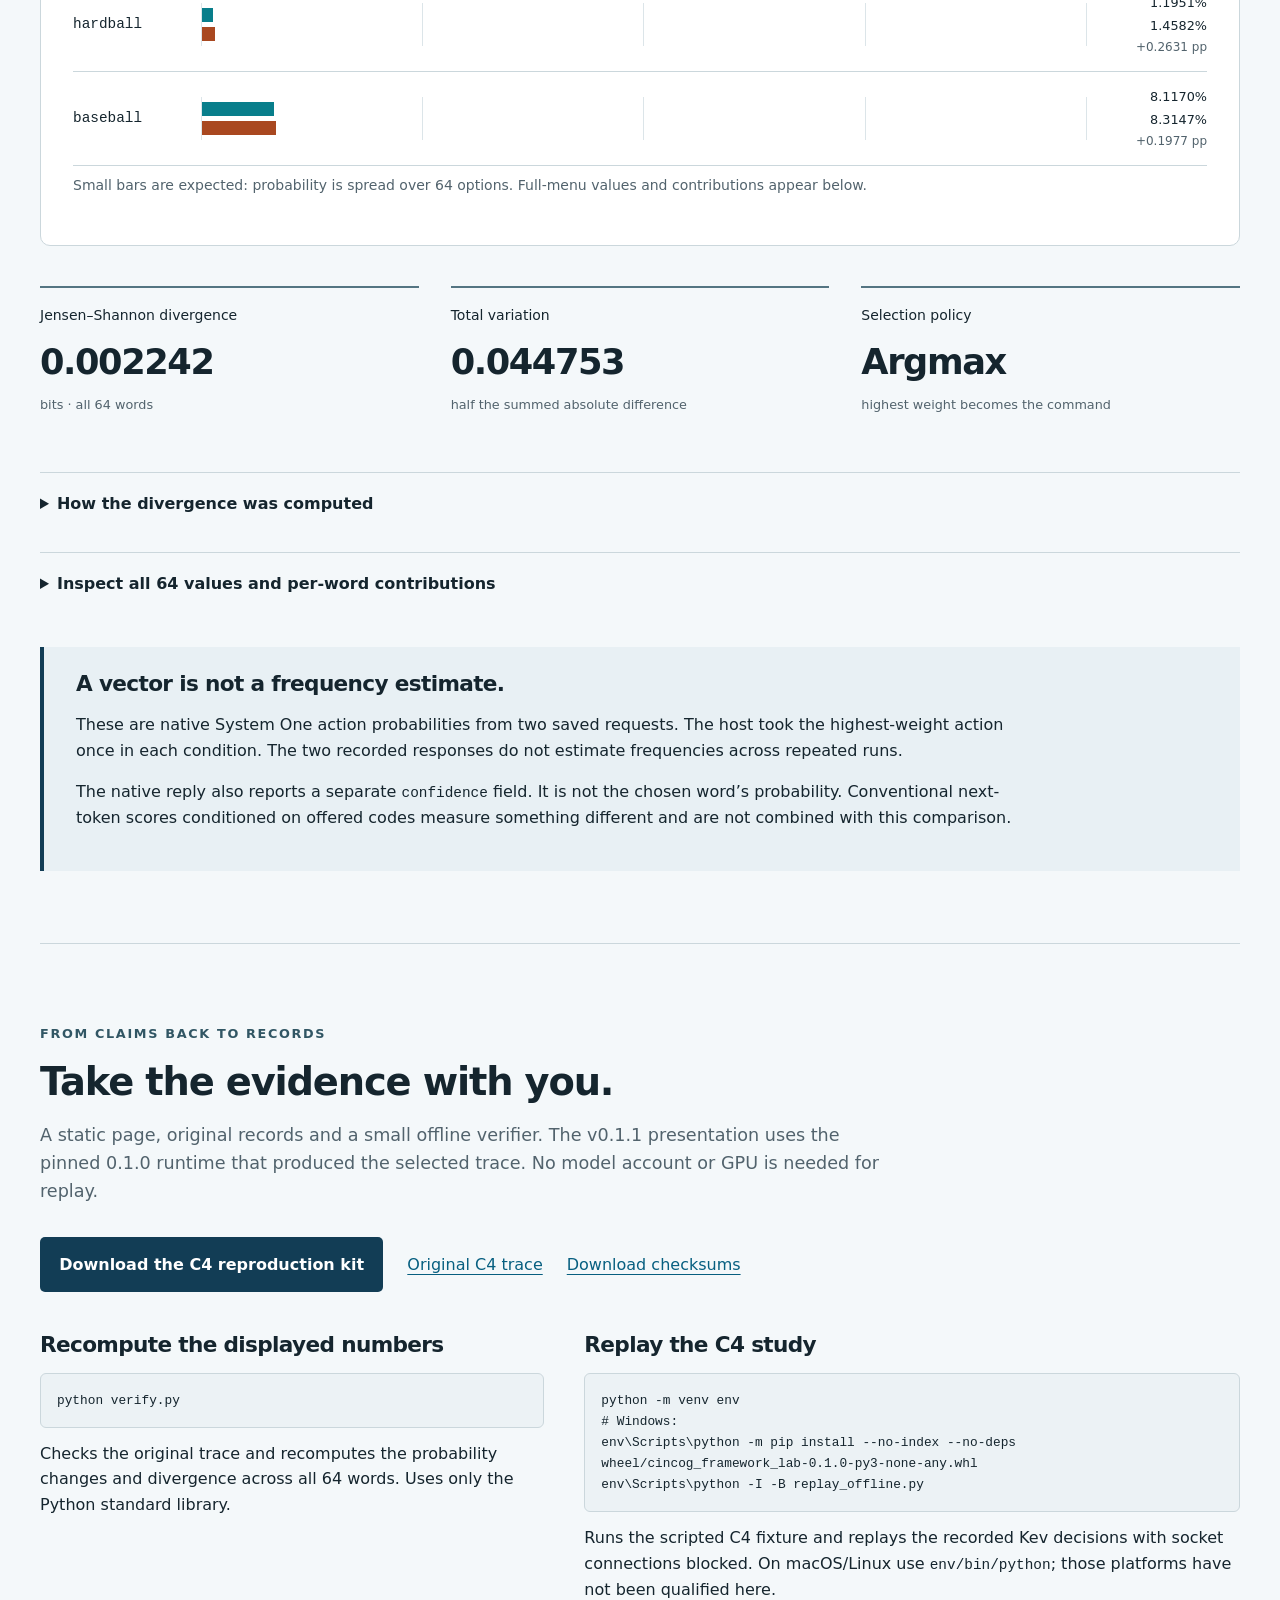
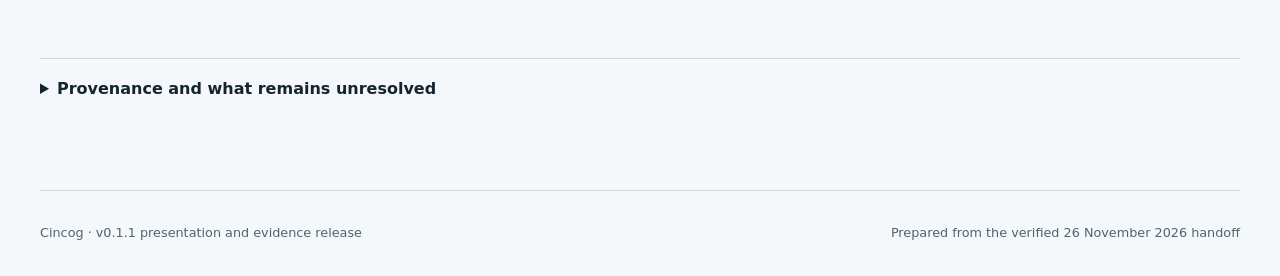
==== commit 0e6b5384: "Identify the Windows Ollama host for the native C4 runs" ====
--- a/site/index.html
+++ b/site/index.html
@@ -28,6 +28,7 @@
       <h1>One decision.<br>Different information.</h1>
       <p class="lede">A sender chooses a word. A receiver sees part of it. Explore the information behind a recorded choice, then compare what changed when the clue changed.</p>
       <div class="intro-meta"><span>C4 · Word channel</span><span>Kev 0.8B · Native System One</span><span>Saved evidence · No live inference</span></div>
+      <p class="small muted">The native C4 runs used Ollama on a Windows machine with an NVIDIA GeForce RTX 4060 (8 GiB VRAM). The saved Kev trace records the model tag and decisions.</p>
     </section>
 
     <section id="decision" class="experiment" aria-labelledby="decision-title">
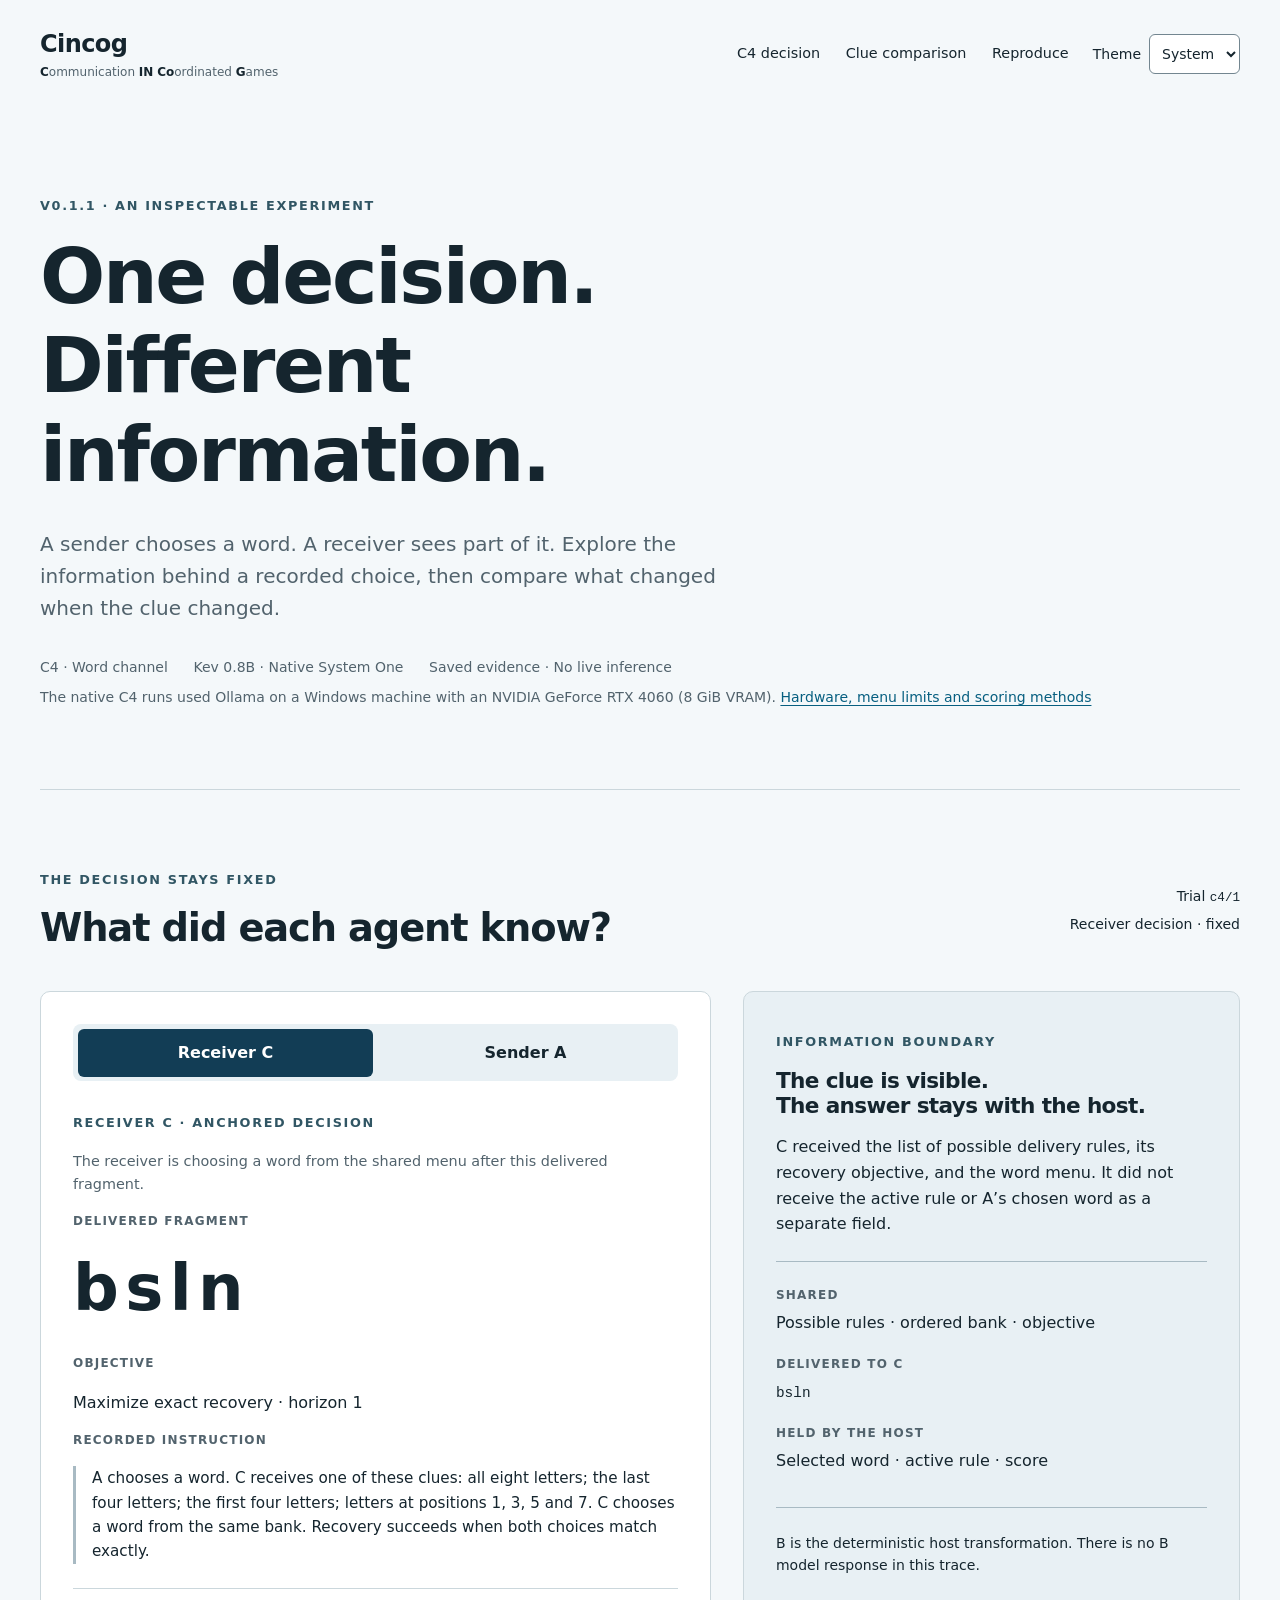
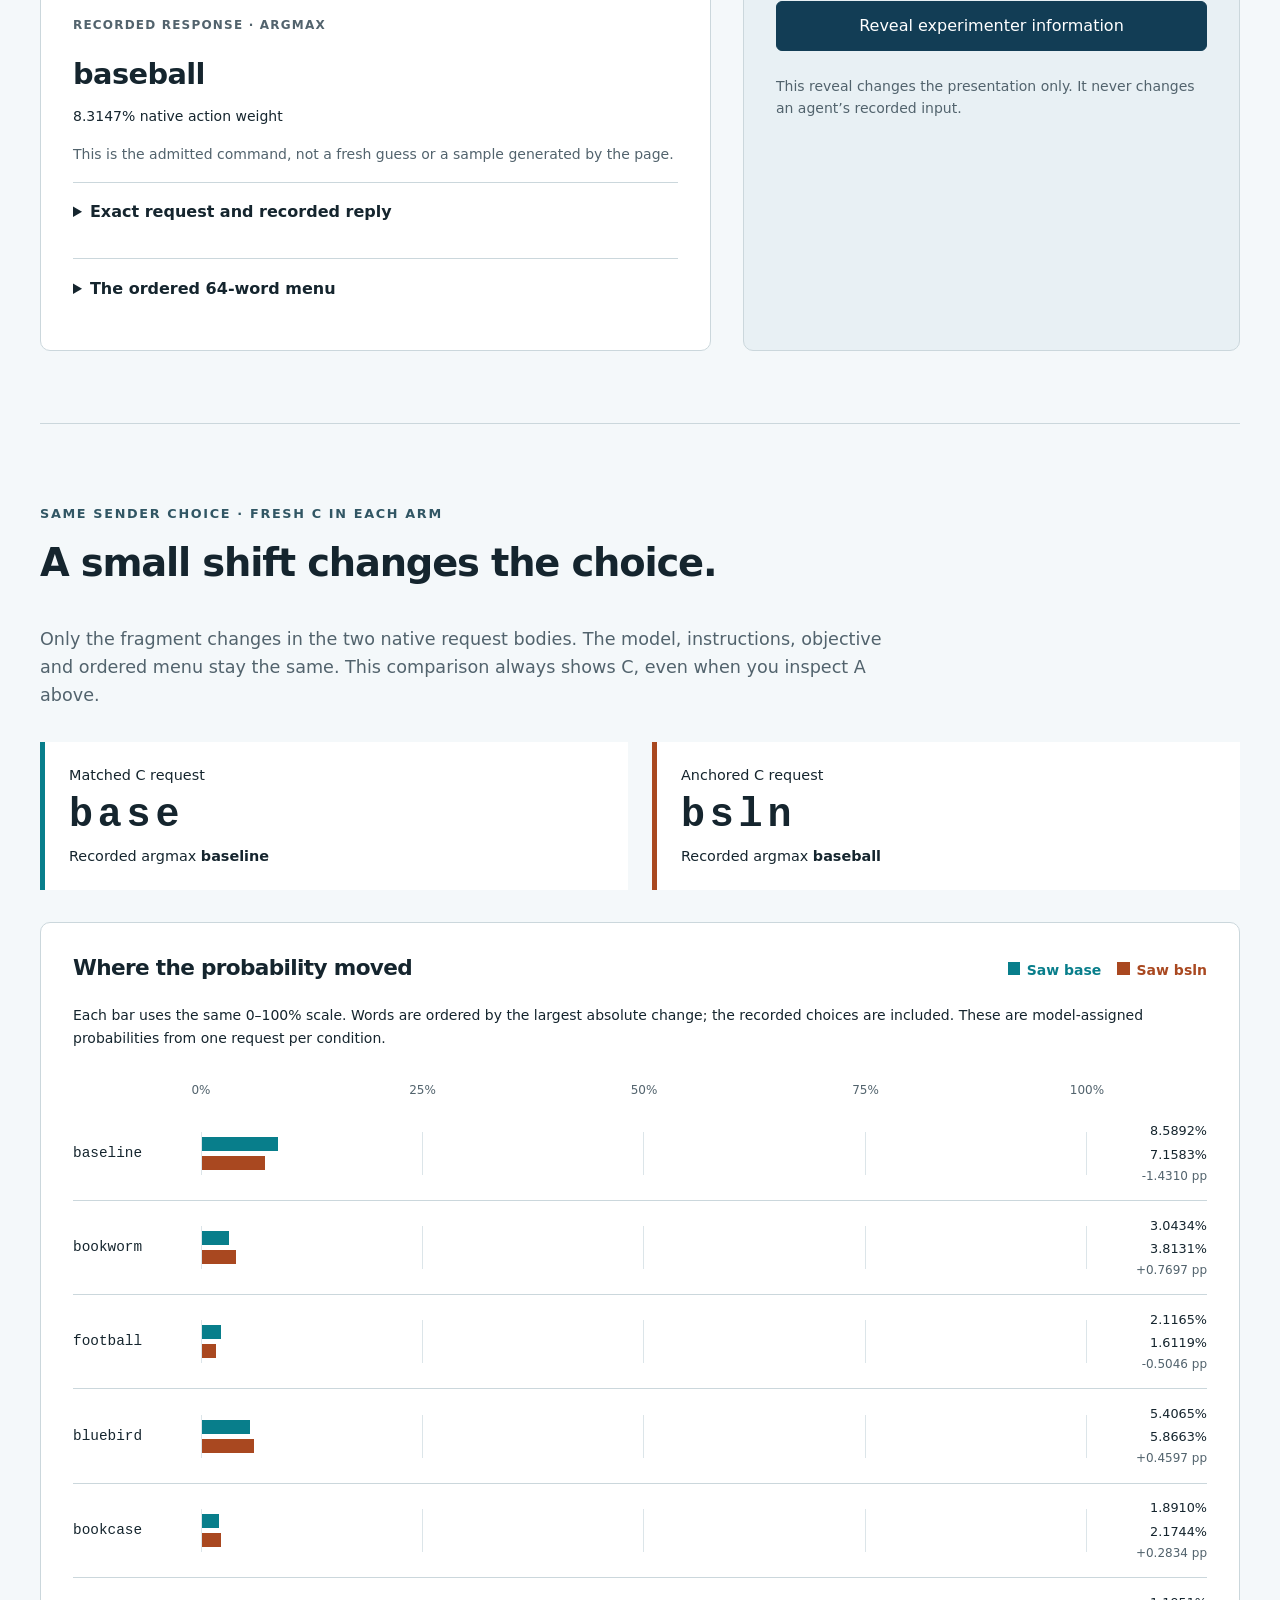
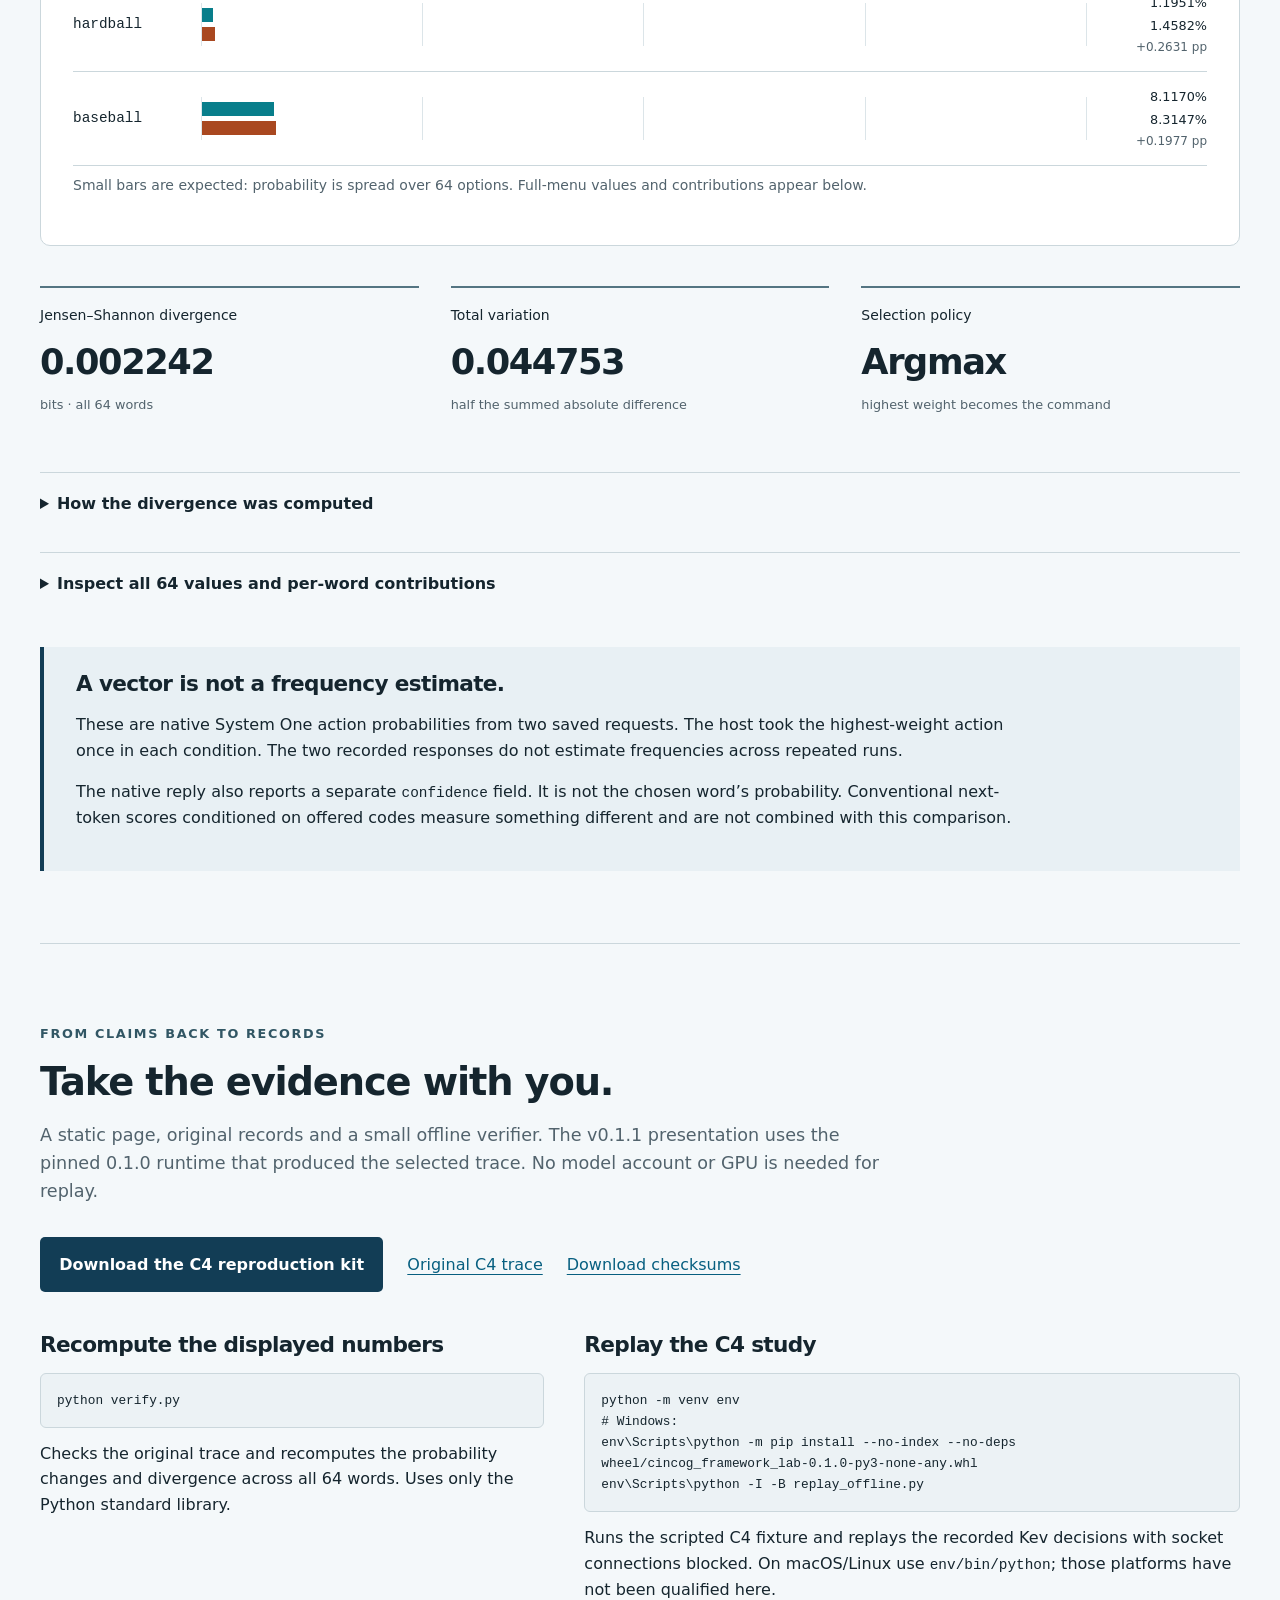
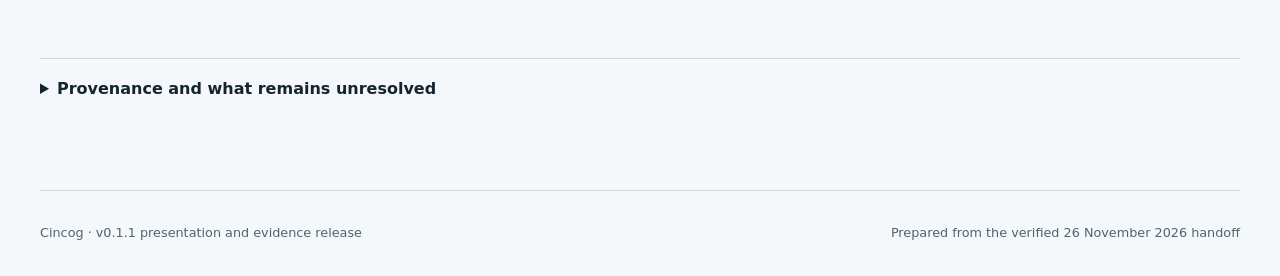
==== commit 448df65b: "Explain C4 hardware, menu width and scoring semantics" ====
--- a/site/index.html
+++ b/site/index.html
@@ -28,7 +28,7 @@
       <h1>One decision.<br>Different information.</h1>
       <p class="lede">A sender chooses a word. A receiver sees part of it. Explore the information behind a recorded choice, then compare what changed when the clue changed.</p>
       <div class="intro-meta"><span>C4 · Word channel</span><span>Kev 0.8B · Native System One</span><span>Saved evidence · No live inference</span></div>
-      <p class="small muted">The native C4 runs used Ollama on a Windows machine with an NVIDIA GeForce RTX 4060 (8 GiB VRAM). The saved Kev trace records the model tag and decisions.</p>
+      <p class="small muted">The native C4 runs used Ollama on a Windows machine with an NVIDIA GeForce RTX 4060 (8 GiB VRAM). <a href="methods.html">Hardware, menu limits and scoring methods</a></p>
     </section>
 
     <section id="decision" class="experiment" aria-labelledby="decision-title">
@@ -73,7 +73,7 @@
       </div>
       <div class="metrics"><article><p>Jensen–Shannon divergence</p><strong id="js-value"></strong><span>bits · all 64 words</span></article><article><p>Total variation</p><strong id="tv-value"></strong><span>half the summed absolute difference</span></article><article><p>Selection policy</p><strong>Argmax</strong><span>highest weight becomes the command</span></article></div>
       <details class="method"><summary>How the divergence was computed</summary>
-        <p>Let P be C’s vector after <code>base</code> and Q its vector after <code>bsln</code>. Align the same 64 words and set M = (P + Q) / 2.</p>
+        <p>In the <a href="data.json">comparison JSON</a>, P is C’s vector after <code>base</code> and Q is its vector after <code>bsln</code>. The active rule was hidden in both requests. Align the same 64 words and set M = (P + Q) / 2.</p>
         <p class="formula">JS(P,Q) = ½ Σ P(w) log₂[P(w)/M(w)] + ½ Σ Q(w) log₂[Q(w)/M(w)]</p>
         <p class="formula">TV(P,Q) = ½ Σ |P(w) − Q(w)|</p>
         <p>Zero-weight terms contribute zero. No smoothing is used. Vectors are divided by their totals only to remove floating-point sum error. All calculations use unrounded values, including words omitted from the small chart.</p>
--- a/site/styles.css
+++ b/site/styles.css
@@ -69,3 +69,11 @@
   .masthead nav { margin-top: 0; }
 }
 @media print { .theme-control { display: none; } }
+
+.methods-page { max-width: 52rem; margin: 0 auto; }
+.methods-page h1 { font-size: clamp(2.4rem, 5vw, 4rem); }
+.methods-page > section { padding: 2.5rem 0; }
+.methods-page .intro h2 { margin-top: 2.5rem; }
+.methods-page .table-scroll { margin: 1.25rem 0; }
+.methods-page dt { margin: 1.25rem 0 .25rem; font-weight: 700; }
+.methods-page dd { margin: 0; }
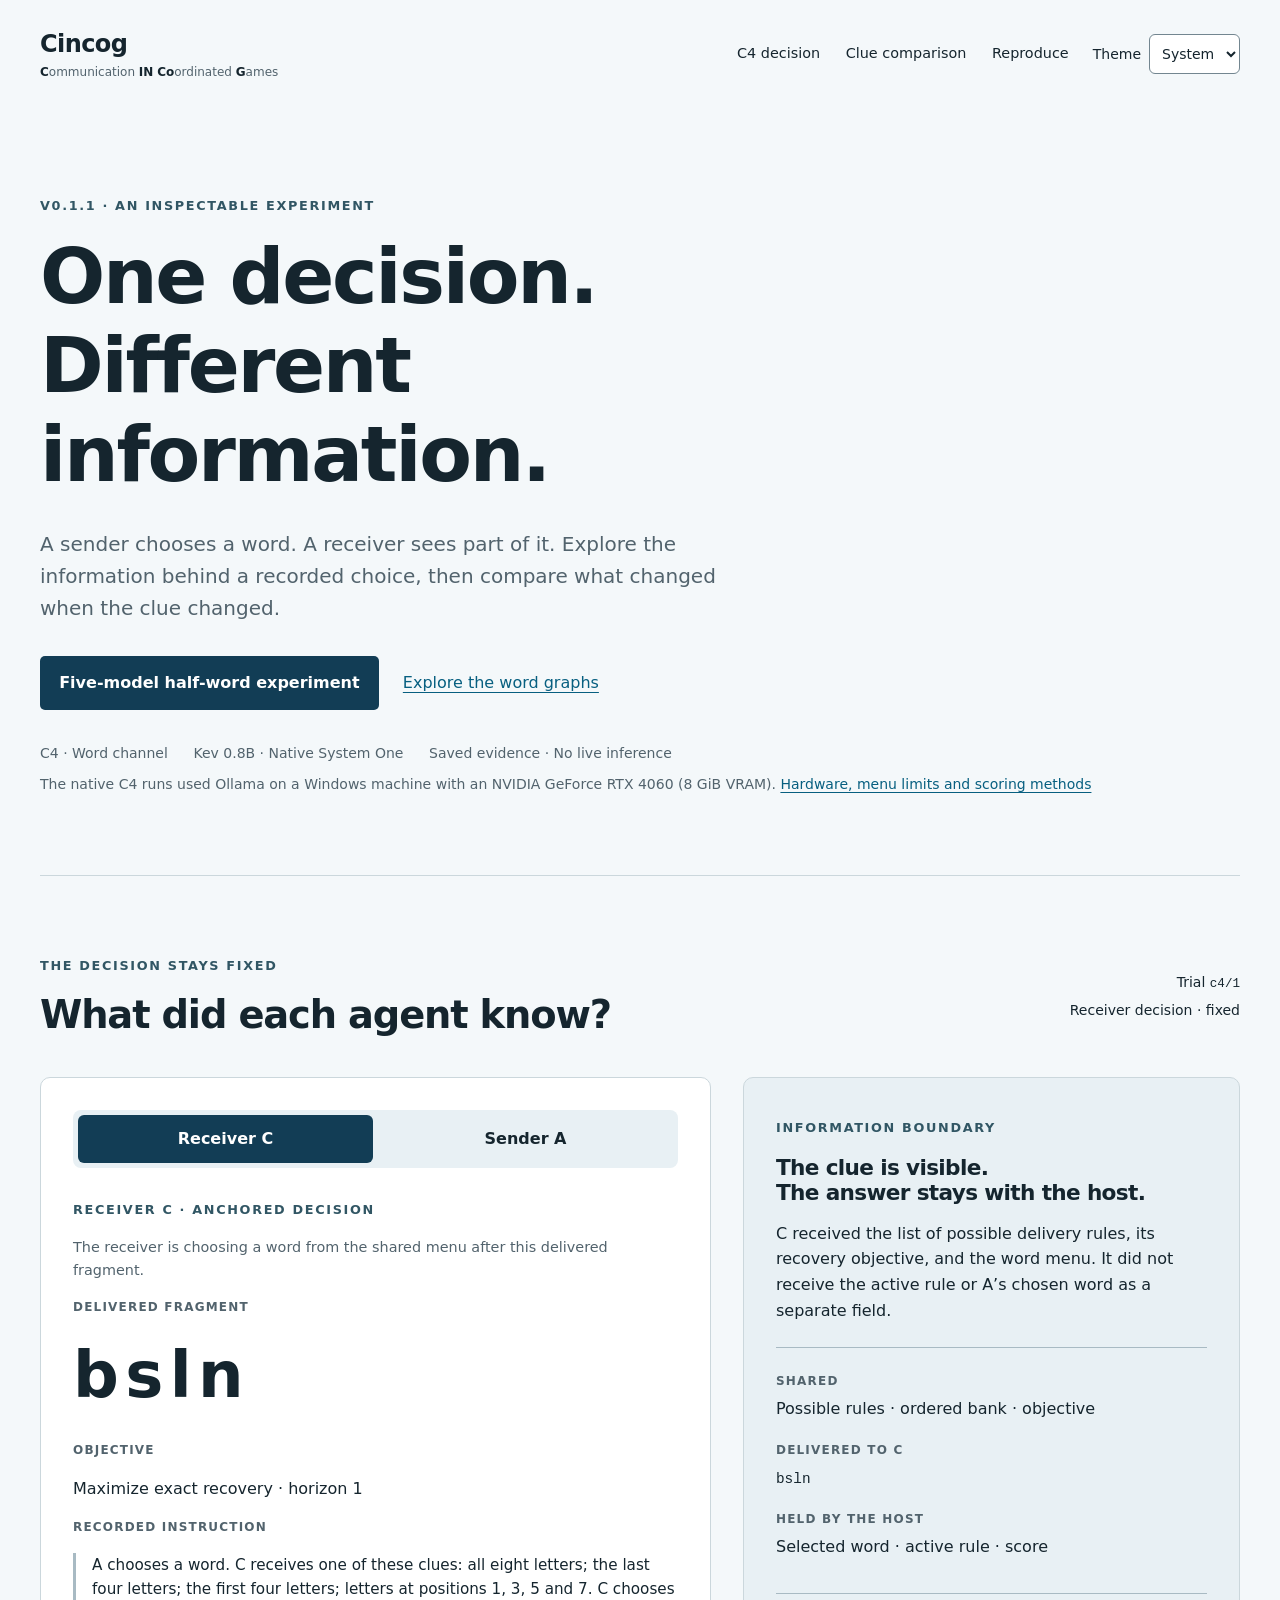
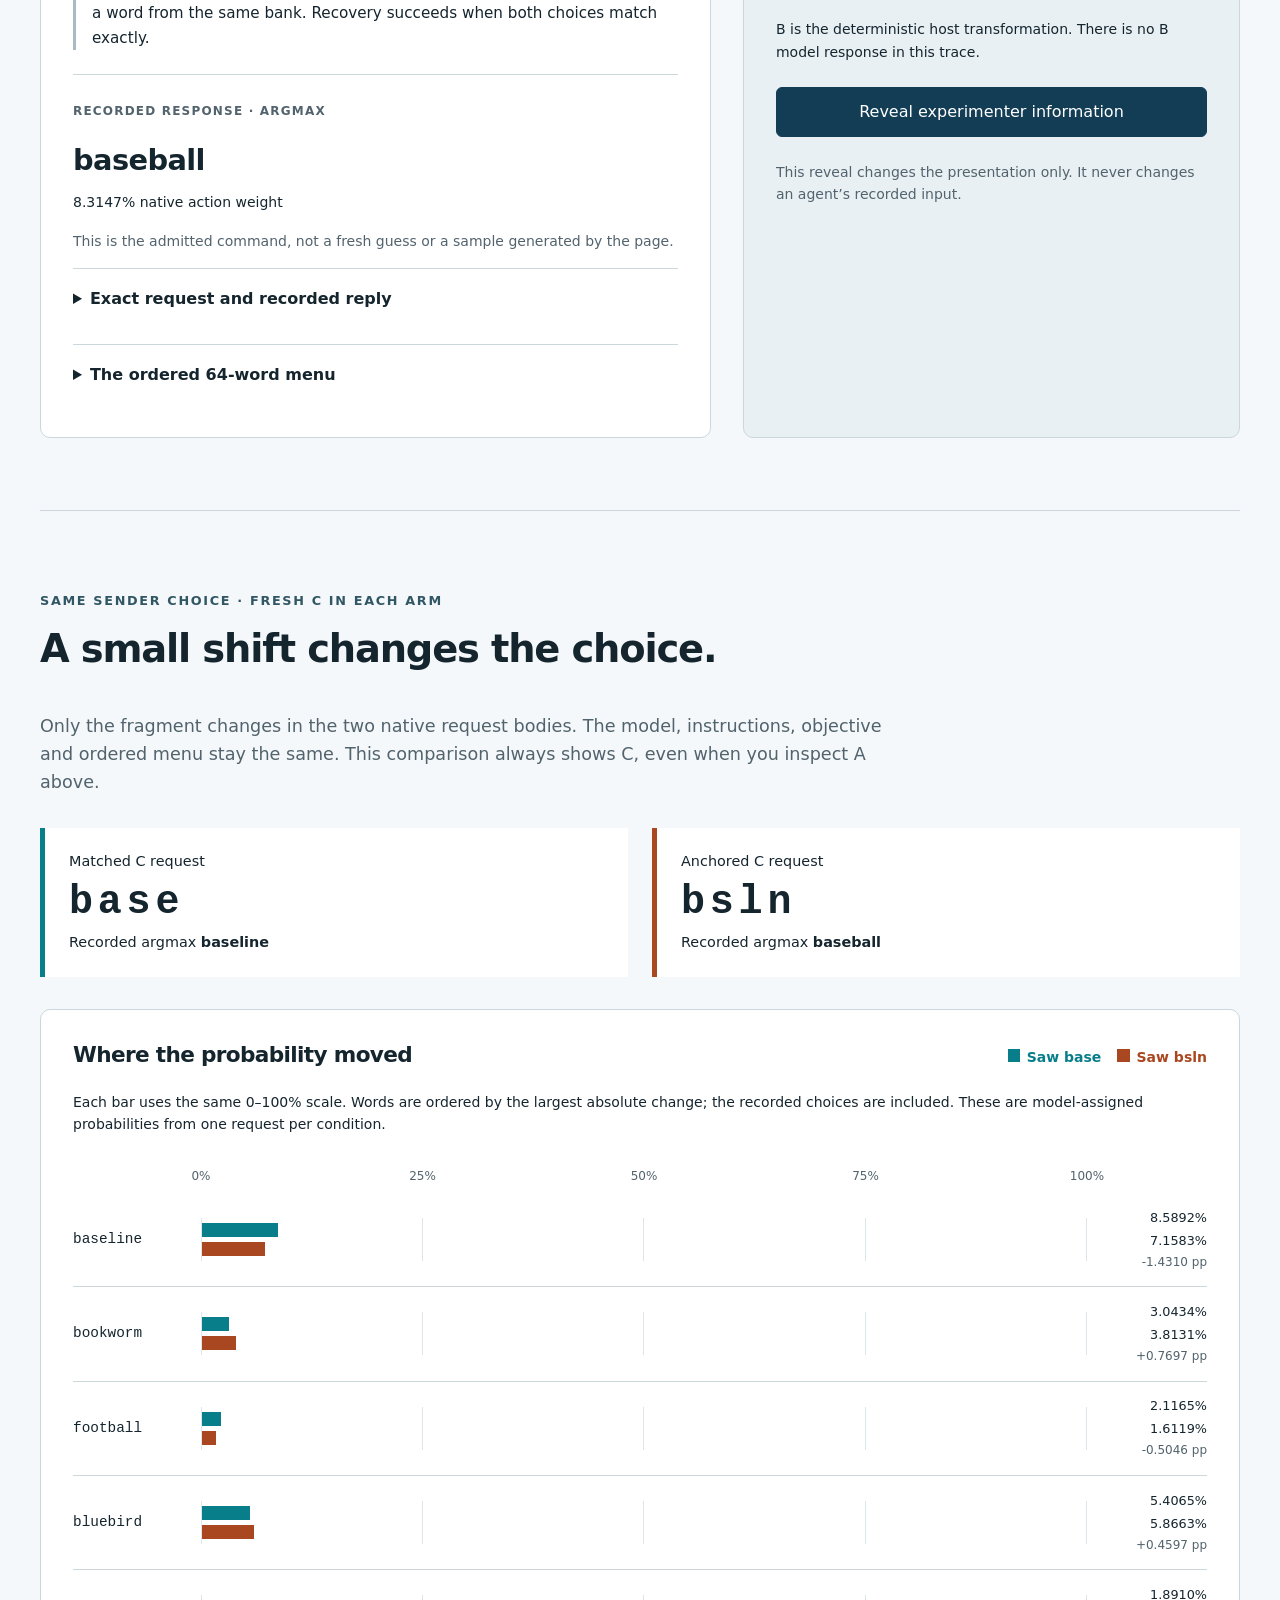
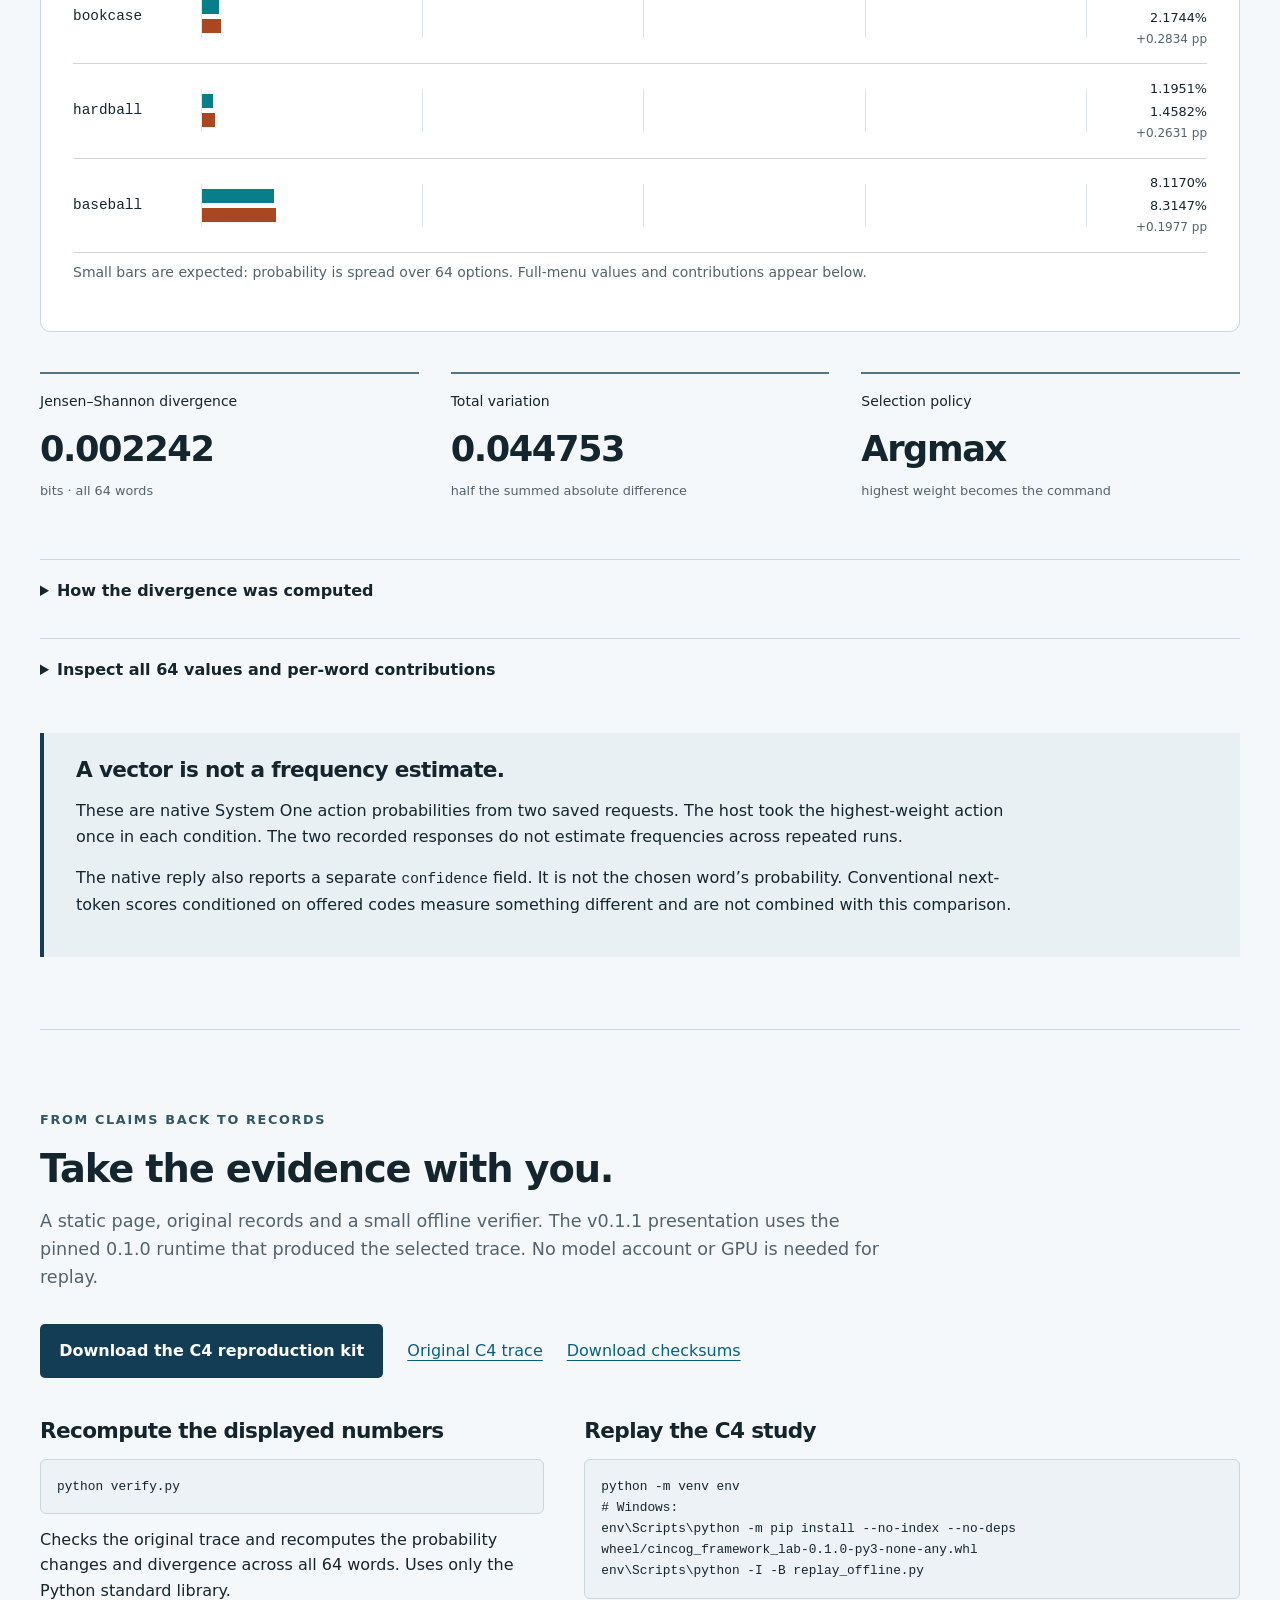
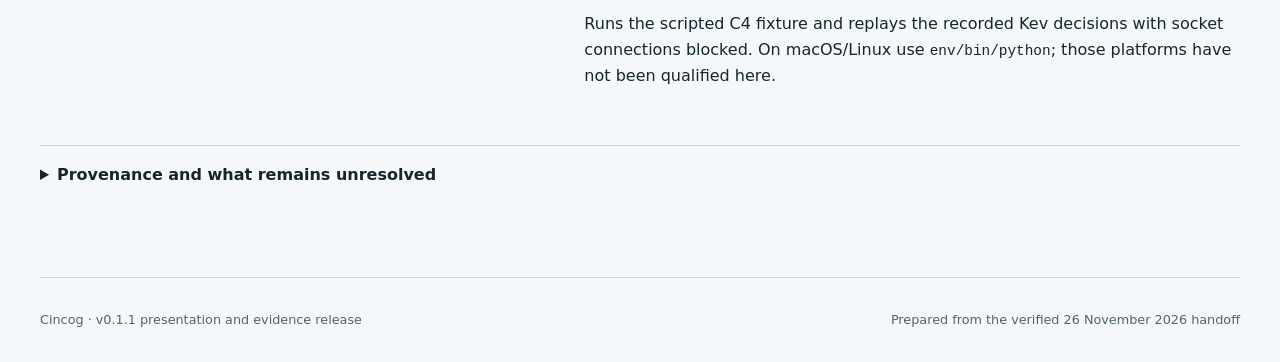
==== commit a9f661a1: "Publish the five-product C4 half-word pilot and clue graphs" ====
--- a/site/index.html
+++ b/site/index.html
@@ -27,6 +27,7 @@
       <p class="eyebrow">v0.1.1 · An inspectable experiment</p>
       <h1>One decision.<br>Different information.</h1>
       <p class="lede">A sender chooses a word. A receiver sees part of it. Explore the information behind a recorded choice, then compare what changed when the clue changed.</p>
+      <div class="downloads"><a class="primary-link" href="pilot/index.html">Five-model half-word experiment</a><a href="word-graphs.html">Explore the word graphs</a></div>
       <div class="intro-meta"><span>C4 · Word channel</span><span>Kev 0.8B · Native System One</span><span>Saved evidence · No live inference</span></div>
       <p class="small muted">The native C4 runs used Ollama on a Windows machine with an NVIDIA GeForce RTX 4060 (8 GiB VRAM). <a href="methods.html">Hardware, menu limits and scoring methods</a></p>
     </section>
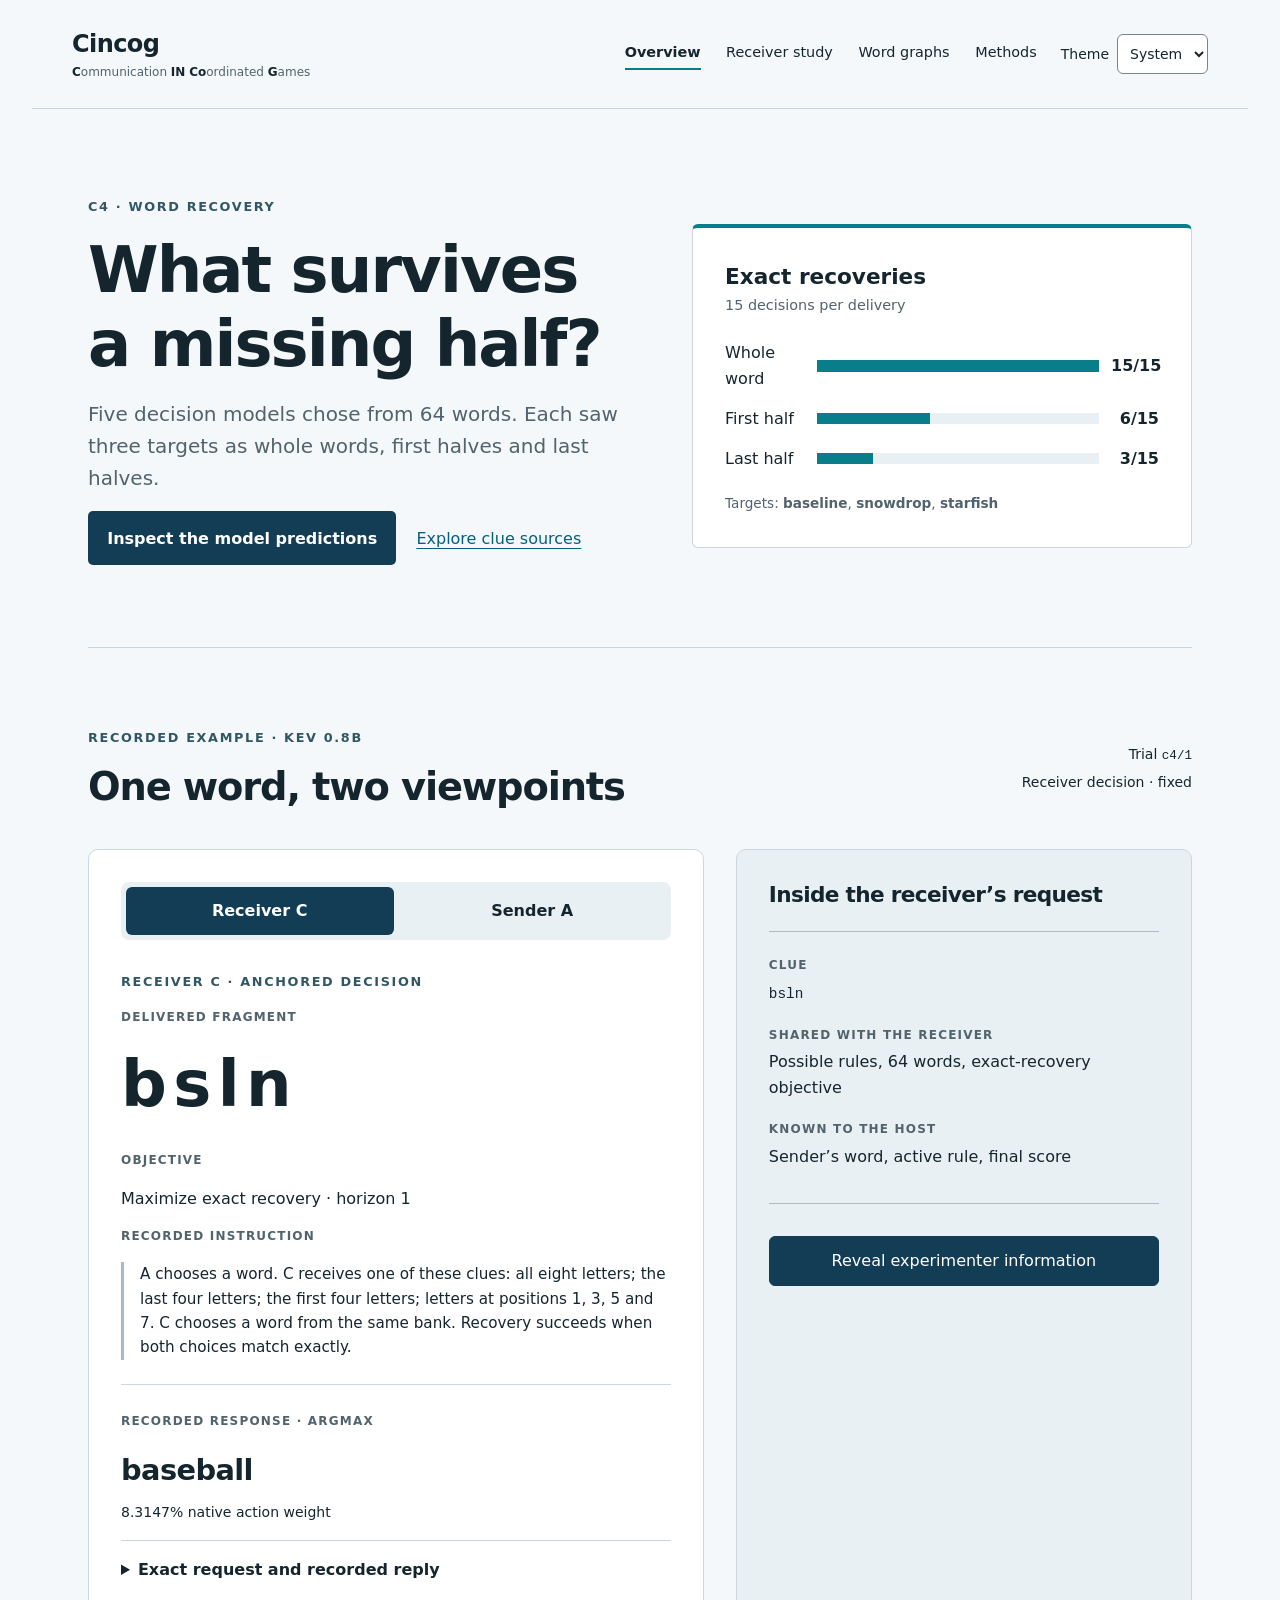
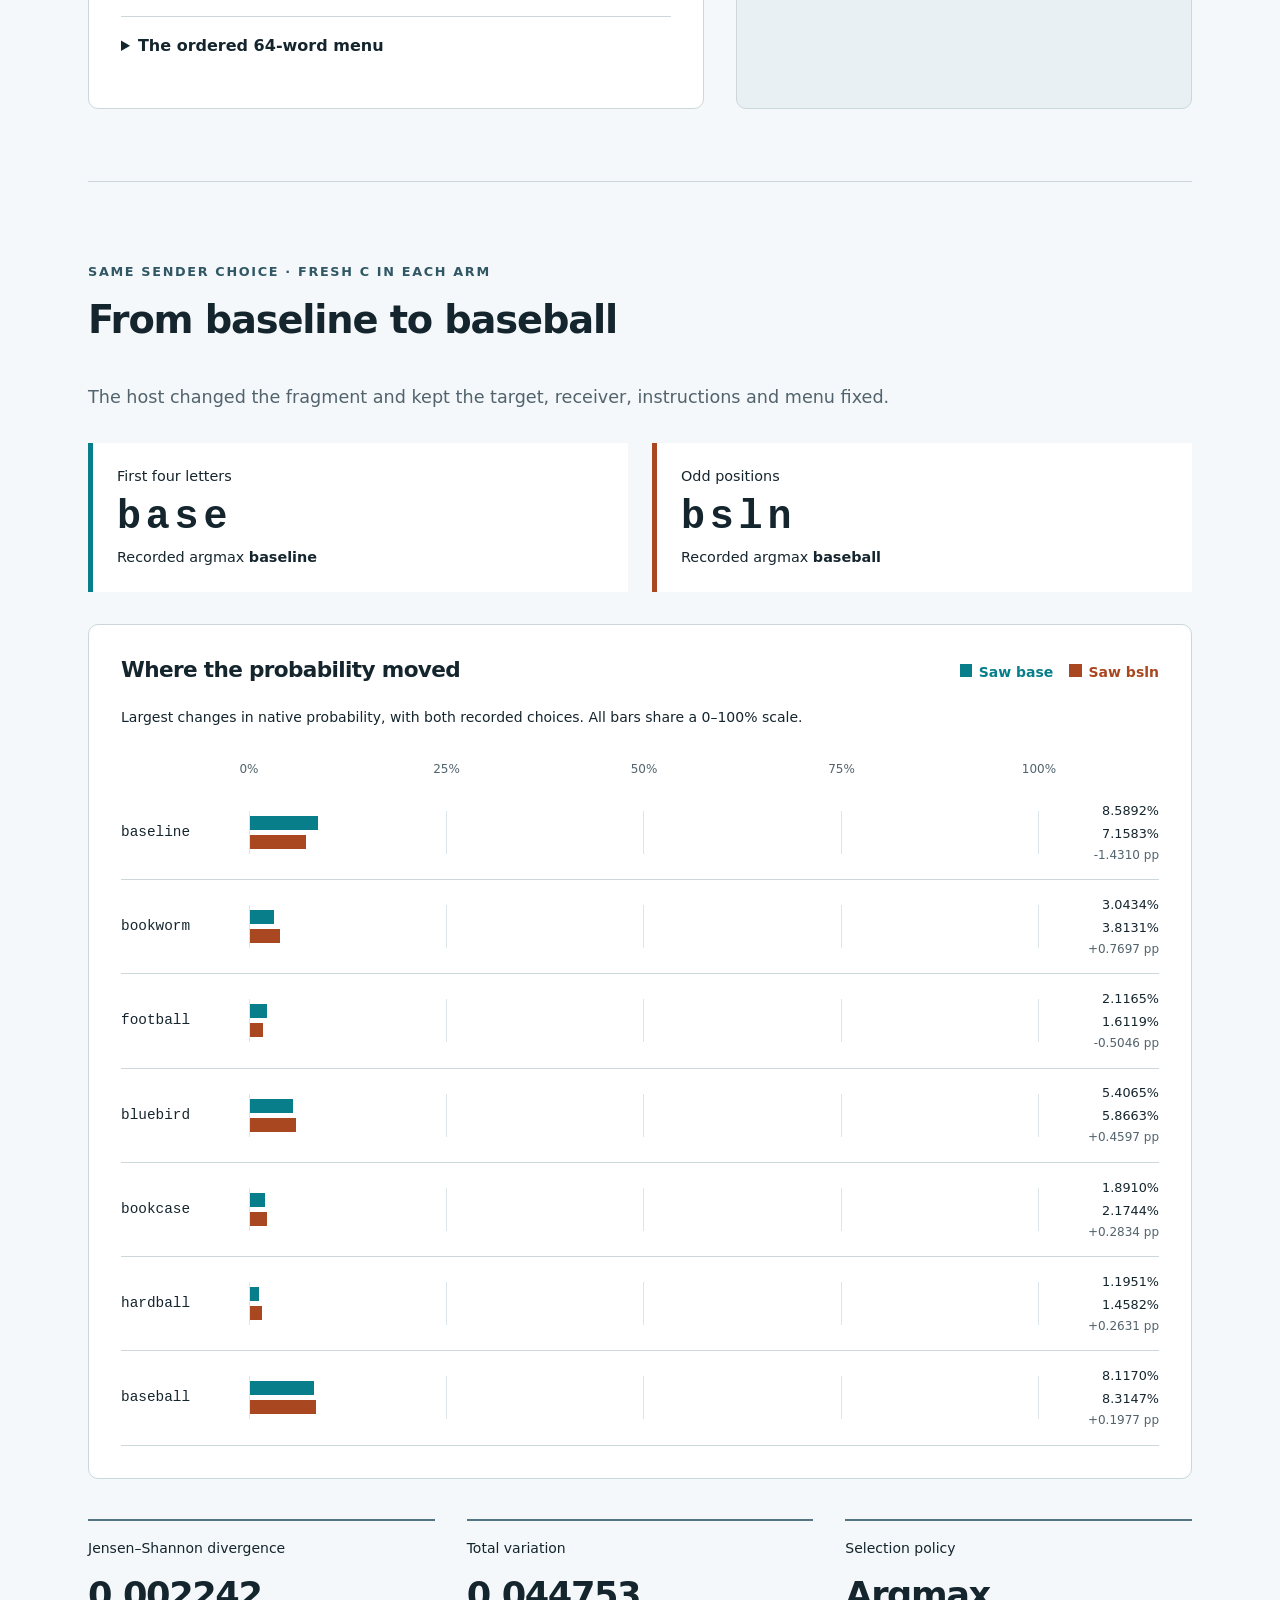
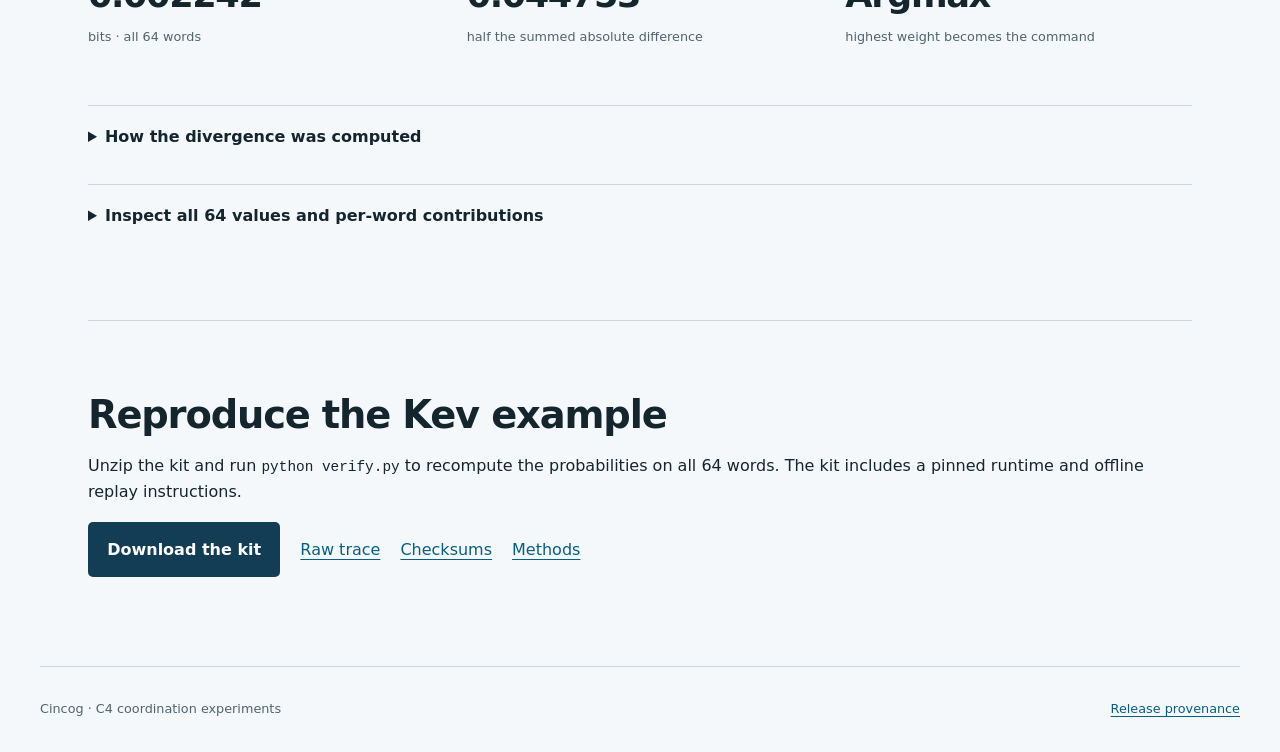
==== commit 8df9b25d: "Lead C4 pages with observed comparisons and focus the word-bank explorer" ====
--- a/site/index.html
+++ b/site/index.html
@@ -1,106 +1,98 @@
-<!doctype html>
-<html lang="en">
-<head>
-  <meta charset="utf-8">
-  <meta name="viewport" content="width=device-width,initial-scale=1">
-  <meta name="description" content="Inspect one recorded coordination decision: what each participant saw, how a clue changed a native probability distribution, and what the experimenter knew.">
-  <title>Cincog · One decision, different information</title>
-  <link rel="stylesheet" href="styles.css">
-  <link id="dark-palette" rel="stylesheet" href="dark.css" media="screen and (prefers-color-scheme: dark)">
-  <script src="theme.js"></script>
-  <script src="data.js" defer></script>
-  <script src="app.js" defer></script>
-</head>
-<body>
-  <a class="skip" href="#decision">Skip to the experiment</a>
-  <header class="masthead">
-    <a class="brand" href="#top" aria-label="Cincog, Communication IN Coordinated Games">Cincog<span><b>C</b>ommunication <b>IN</b> <b>Co</b>ordinated <b>G</b>ames</span></a>
-    <div class="masthead-tools">
-      <nav aria-label="Page sections"><a href="#decision">C4 decision</a><a href="#comparison">Clue comparison</a><a href="#reproduce">Reproduce</a></nav>
-      <label class="theme-control" id="theme-control" hidden>Theme
-        <select id="theme"><option value="system">System</option><option value="light">Light</option><option value="dark">Dark</option></select>
-      </label>
-    </div>
-  </header>
-  <main id="top">
-    <section class="intro">
-      <p class="eyebrow">v0.1.1 · An inspectable experiment</p>
-      <h1>One decision.<br>Different information.</h1>
-      <p class="lede">A sender chooses a word. A receiver sees part of it. Explore the information behind a recorded choice, then compare what changed when the clue changed.</p>
-      <div class="downloads"><a class="primary-link" href="pilot/index.html">Five-model half-word experiment</a><a href="word-graphs.html">Explore the word graphs</a></div>
-      <div class="intro-meta"><span>C4 · Word channel</span><span>Kev 0.8B · Native System One</span><span>Saved evidence · No live inference</span></div>
-      <p class="small muted">The native C4 runs used Ollama on a Windows machine with an NVIDIA GeForce RTX 4060 (8 GiB VRAM). <a href="methods.html">Hardware, menu limits and scoring methods</a></p>
-    </section>
-
-    <section id="decision" class="experiment" aria-labelledby="decision-title">
-      <div class="section-title"><div><p class="eyebrow">The decision stays fixed</p><h2 id="decision-title">What did each agent know?</h2></div><p class="anchor-label">Trial <code>c4/1</code><br>Receiver decision · fixed</p></div>
-      <div class="experiment-grid">
-        <article class="view-panel">
-          <div class="segmented" role="group" aria-label="Inspect agent at the fixed decision">
-            <button id="view-c" type="button" aria-pressed="true">Receiver C</button>
-            <button id="view-a" type="button" aria-pressed="false">Sender A</button>
-          </div>
-          <div id="agent-view" aria-live="polite"></div>
-          <details><summary>Exact request and recorded reply</summary><p class="small">The native request body is the actual model input. The admitted command is recorded separately. No chat transcript has been invented.</p><h4>Native request</h4><pre id="raw-request"></pre><h4>Native reply</h4><pre id="raw-response"></pre><h4>Admitted command</h4><pre id="raw-command"></pre></details>
-          <details><summary>The ordered 64-word menu</summary><p class="small">Both agents and both compared conditions used this same order. Each word had a null description.</p><div id="bank" class="word-bank"></div></details>
-        </article>
-
-        <aside class="context-panel">
-          <p class="eyebrow">Information boundary</p>
-          <h3>The clue is visible.<br> The answer stays with the host.</h3>
-          <p>C received the list of possible delivery rules, its recovery objective, and the word menu. It did not receive the active rule or A’s chosen word as a separate field.</p>
-          <div class="boundary"><span>Shared</span><p>Possible rules · ordered bank · objective</p><span>Delivered to C</span><p><code>bsln</code></p><span>Held by the host</span><p>Selected word · active rule · score</p></div>
-          <p class="small">B is the deterministic host transformation. There is no B model response in this trace.</p>
-          <button id="reveal" type="button" class="reveal-button" aria-expanded="false" aria-controls="host-view">Reveal experimenter information</button>
-          <div id="host-view" hidden></div>
-          <p class="small muted">This reveal changes the presentation only. It never changes an agent’s recorded input.</p>
-        </aside>
-      </div>
-    </section>
-
-    <section id="comparison" aria-labelledby="comparison-title">
-      <div class="section-title"><div><p class="eyebrow">Same sender choice · fresh C in each arm</p><h2 id="comparison-title">A small shift changes the choice.</h2></div></div>
-      <p class="section-copy">Only the fragment changes in the two native request bodies. The model, instructions, objective and ordered menu stay the same. This comparison always shows C, even when you inspect A above.</p>
-      <div class="conditions">
-        <article class="condition p"><p>Matched C request</p><strong>base</strong><p>Recorded argmax <b id="p-choice"></b></p></article>
-        <article class="condition q"><p>Anchored C request</p><strong>bsln</strong><p>Recorded argmax <b id="q-choice"></b></p></article>
-      </div>
-      <div class="chart-panel">
-        <div class="chart-heading"><h3>Where the probability moved</h3><div class="legend"><span class="p-key">Saw base</span><span class="q-key">Saw bsln</span></div></div>
-        <p class="small">Each bar uses the same 0–100% scale. Words are ordered by the largest absolute change; the recorded choices are included. These are model-assigned probabilities from one request per condition.</p>
-        <div class="axis" aria-hidden="true"><span>0%</span><span>25%</span><span>50%</span><span>75%</span><span>100%</span></div>
-        <div id="bars" aria-label="Paired model-assigned action probabilities"></div>
-        <p class="small muted">Small bars are expected: probability is spread over 64 options. Full-menu values and contributions appear below.</p>
-      </div>
-      <div class="metrics"><article><p>Jensen–Shannon divergence</p><strong id="js-value"></strong><span>bits · all 64 words</span></article><article><p>Total variation</p><strong id="tv-value"></strong><span>half the summed absolute difference</span></article><article><p>Selection policy</p><strong>Argmax</strong><span>highest weight becomes the command</span></article></div>
-      <details class="method"><summary>How the divergence was computed</summary>
-        <p>In the <a href="data.json">comparison JSON</a>, P is C’s vector after <code>base</code> and Q is its vector after <code>bsln</code>. The active rule was hidden in both requests. Align the same 64 words and set M = (P + Q) / 2.</p>
-        <p class="formula">JS(P,Q) = ½ Σ P(w) log₂[P(w)/M(w)] + ½ Σ Q(w) log₂[Q(w)/M(w)]</p>
-        <p class="formula">TV(P,Q) = ½ Σ |P(w) − Q(w)|</p>
-        <p>Zero-weight terms contribute zero. No smoothing is used. Vectors are divided by their totals only to remove floating-point sum error. All calculations use unrounded values, including words omitted from the small chart.</p>
-        <p id="kl-note"></p>
-        <p><a href="downloads/cincog-c4-reproduce.zip" download>Download the original record and verifier</a></p>
-      </details>
-      <details class="method"><summary>Inspect all 64 values and per-word contributions</summary>
-        <label class="search-label" for="filter">Filter word <input id="filter" type="search" placeholder="e.g. base" autocomplete="off"></label>
-        <div class="table-scroll"><table><caption>Probabilities, changes and JS contributions; the totals always use the full bank.</caption><thead><tr><th scope="col">Word</th><th scope="col">P · base</th><th scope="col">Q · bsln</th><th scope="col">Change (pp)</th><th scope="col">JS (bits)</th></tr></thead><tbody id="probability-table"></tbody></table></div>
-        <p id="filter-status" class="small" aria-live="polite"></p>
-      </details>
-      <div class="interpretation"><h3>A vector is not a frequency estimate.</h3><p>These are native System One action probabilities from two saved requests. The host took the highest-weight action once in each condition. The two recorded responses do not estimate frequencies across repeated runs.</p><p>The native reply also reports a separate <code>confidence</code> field. It is not the chosen word’s probability. Conventional next-token scores conditioned on offered codes measure something different and are not combined with this comparison.</p></div>
-    </section>
-
-    <section id="reproduce" aria-labelledby="reproduce-title">
-      <p class="eyebrow">From claims back to records</p><h2 id="reproduce-title">Take the evidence with you.</h2>
-      <p class="section-copy">A static page, original records and a small offline verifier. The v0.1.1 presentation uses the pinned 0.1.0 runtime that produced the selected trace. No model account or GPU is needed for replay.</p>
-      <div class="downloads"><a class="primary-link" href="downloads/cincog-c4-reproduce.zip" download>Download the C4 reproduction kit</a><a href="evidence/c4-kev.json" download>Original C4 trace</a><a href="downloads/SHA256SUMS.txt">Download checksums</a></div>
-      <div class="reproduce-grid"><div><h3>Recompute the displayed numbers</h3><pre>python verify.py</pre><p>Checks the original trace and recomputes the probability changes and divergence across all 64 words. Uses only the Python standard library.</p></div><div><h3>Replay the C4 study</h3><pre>python -m venv env
-# Windows:
-env\Scripts\python -m pip install --no-index --no-deps wheel/cincog_framework_lab-0.1.0-py3-none-any.whl
-env\Scripts\python -I -B replay_offline.py</pre><p>Runs the scripted C4 fixture and replays the recorded Kev decisions with socket connections blocked. On macOS/Linux use <code>env/bin/python</code>; those platforms have not been qualified here.</p></div></div>
-      <details><summary>Provenance and what remains unresolved</summary><ul><li>C4 is one fixed sender choice with two fresh receiver conditions. It is not a population estimate or a test of multi-turn learning.</li><li>A strategic B, new prompts, menu order, bank membership and new downstream histories require new model requests.</li><li>The registered trace records the Kev model tag and workflow digest, but no exact weight digest or server identity. Saved-record replay is exact; fresh inference equivalence is unqualified.</li><li>Large menus, different hardware and Linux parity remain unqualified.</li><li>The release provides source for inspection and reproduction. It does not add a new software license grant.</li></ul><p><a href="evidence/provenance.json">Source revisions and evidence hashes</a> · <a href="evidence/manifest.json">Reproduction kit file manifest</a></p></details>
-    </section>
-  </main>
-  <footer><span>Cincog · v0.1.1 presentation and evidence release</span><span>Prepared from the verified 26 November 2026 handoff</span></footer>
-  <noscript><p class="noscript">Enable JavaScript to inspect agent views and probabilities. The <a href="evidence/c4-kev.json">original trace</a> and <a href="downloads/cincog-c4-reproduce.zip">reproduction kit</a> remain available without it.</p></noscript>
-</body>
-</html>
+<!doctype html>
+<html lang="en">
+<head>
+  <meta charset="utf-8">
+  <meta name="viewport" content="width=device-width,initial-scale=1">
+  <meta name="description" content="Inspect one recorded coordination decision: what each participant saw, how a clue changed a native probability distribution, and what the experimenter knew.">
+  <title>Cincog · One decision, different information</title>
+  <link rel="stylesheet" href="styles.css">
+  <link id="dark-palette" rel="stylesheet" href="dark.css" media="screen and (prefers-color-scheme: dark)">
+  <script src="theme.js"></script>
+  <script src="data.js" defer></script>
+  <script src="app.js" defer></script>
+</head>
+<body>
+  <a class="skip" href="#decision">Skip to the experiment</a>
+  <header class="masthead">
+    <a class="brand" href="#top" aria-label="Cincog, Communication IN Coordinated Games">Cincog<span><b>C</b>ommunication <b>IN</b> <b>Co</b>ordinated <b>G</b>ames</span></a>
+    <div class="masthead-tools">
+      <nav aria-label="Research pages"><a href="index.html" aria-current="page">Overview</a><a href="pilot/index.html">Receiver study</a><a href="word-graphs.html">Word graphs</a><a href="methods.html">Methods</a></nav>
+      <label class="theme-control" id="theme-control" hidden>Theme
+        <select id="theme"><option value="system">System</option><option value="light">Light</option><option value="dark">Dark</option></select>
+      </label>
+    </div>
+  </header>
+  <main id="top">
+    <section class="intro lead-grid">
+      <div><p class="eyebrow">C4 · Word recovery</p><h1>What survives a missing half?</h1>
+      <p class="lede">Five decision models chose from 64 words. Each saw three targets as whole words, first halves and last halves.</p>
+      <div class="action-links"><a class="primary-link" href="pilot/index.html#heatmap">Inspect the model predictions</a><a href="word-graphs.html">Explore clue sources</a></div></div>
+      <figure class="recovery-figure"><figcaption>Exact recoveries <span>15 decisions per delivery</span></figcaption>
+      <div class="recovery-line"><span>Whole word</span><i><b style="width:100%"></b></i><strong>15/15</strong></div>
+      <div class="recovery-line"><span>First half</span><i><b style="width:40%"></b></i><strong>6/15</strong></div>
+      <div class="recovery-line"><span>Last half</span><i><b style="width:20%"></b></i><strong>3/15</strong></div>
+      <p>Targets: <b>baseline</b>, <b>snowdrop</b>, <b>starfish</b></p></figure>
+    </section>
+    <section id="decision" class="experiment" aria-labelledby="decision-title">
+      <div class="section-title"><div><p class="eyebrow">Recorded example · Kev 0.8B</p><h2 id="decision-title">One word, two viewpoints</h2></div><p class="anchor-label">Trial <code>c4/1</code><br>Receiver decision · fixed</p></div>
+      <div class="experiment-grid">
+        <article class="view-panel">
+          <div class="segmented" role="group" aria-label="Inspect agent at the fixed decision">
+            <button id="view-c" type="button" aria-pressed="true">Receiver C</button>
+            <button id="view-a" type="button" aria-pressed="false">Sender A</button>
+          </div>
+          <div id="agent-view" aria-live="polite"></div>
+          <details><summary>Exact request and recorded reply</summary><p class="small">The host records the request, reply and selected action.</p><h4>Native request</h4><pre id="raw-request"></pre><h4>Native reply</h4><pre id="raw-response"></pre><h4>Admitted command</h4><pre id="raw-command"></pre></details>
+          <details><summary>The ordered 64-word menu</summary><p class="small">The menu order is identical in both arms.</p><div id="bank" class="word-bank"></div></details>
+        </article>
+
+        <aside class="context-panel">
+          <h3>Inside the receiver’s request</h3>
+          <div class="boundary"><span>Clue</span><p><code>bsln</code></p><span>Shared with the receiver</span><p>Possible rules, 64 words, exact-recovery objective</p><span>Known to the host</span><p>Sender’s word, active rule, final score</p></div>
+          <button id="reveal" type="button" class="reveal-button" aria-expanded="false" aria-controls="host-view">Reveal experimenter information</button>
+          <div id="host-view" hidden></div>
+
+        </aside>
+      </div>
+    </section>
+
+    <section id="comparison" aria-labelledby="comparison-title">
+      <div class="section-title"><div><p class="eyebrow">Same sender choice · fresh C in each arm</p><h2 id="comparison-title">From baseline to baseball</h2></div></div>
+      <p class="section-copy">The host changed the fragment and kept the target, receiver, instructions and menu fixed.</p>
+      <div class="conditions">
+        <article class="condition p"><p>First four letters</p><strong>base</strong><p>Recorded argmax <b id="p-choice"></b></p></article>
+        <article class="condition q"><p>Odd positions</p><strong>bsln</strong><p>Recorded argmax <b id="q-choice"></b></p></article>
+      </div>
+      <div class="chart-panel">
+        <div class="chart-heading"><h3>Where the probability moved</h3><div class="legend"><span class="p-key">Saw base</span><span class="q-key">Saw bsln</span></div></div>
+        <p class="small">Largest changes in native probability, with both recorded choices. All bars share a 0–100% scale.</p>
+        <div class="axis" aria-hidden="true"><span>0%</span><span>25%</span><span>50%</span><span>75%</span><span>100%</span></div>
+        <div id="bars" aria-label="Paired model-assigned action probabilities"></div>
+
+      </div>
+      <div class="metrics"><article><p>Jensen–Shannon divergence</p><strong id="js-value"></strong><span>bits · all 64 words</span></article><article><p>Total variation</p><strong id="tv-value"></strong><span>half the summed absolute difference</span></article><article><p>Selection policy</p><strong>Argmax</strong><span>highest weight becomes the command</span></article></div>
+      <details class="method"><summary>How the divergence was computed</summary>
+        <p>In the <a href="data.json">comparison JSON</a>, P is C’s vector after <code>base</code> and Q is its vector after <code>bsln</code>. The active rule was hidden in both requests. Align the same 64 words and set M = (P + Q) / 2.</p>
+        <p class="formula">JS(P,Q) = ½ Σ P(w) log₂[P(w)/M(w)] + ½ Σ Q(w) log₂[Q(w)/M(w)]</p>
+        <p class="formula">TV(P,Q) = ½ Σ |P(w) − Q(w)|</p>
+        <p>Zero-weight terms contribute zero. No smoothing is used. Vectors are divided by their totals only to remove floating-point sum error. All calculations use unrounded values, including words omitted from the small chart.</p>
+        <p id="kl-note"></p>
+        <p><a href="downloads/cincog-c4-reproduce.zip" download>Download the original record and verifier</a></p>
+      </details>
+      <details class="method"><summary>Inspect all 64 values and per-word contributions</summary>
+        <label class="search-label" for="filter">Filter word <input id="filter" type="search" placeholder="e.g. base" autocomplete="off"></label>
+        <div class="table-scroll"><table><caption>Probabilities, changes and JS contributions; the totals always use the full bank.</caption><thead><tr><th scope="col">Word</th><th scope="col">P · base</th><th scope="col">Q · bsln</th><th scope="col">Change (pp)</th><th scope="col">JS (bits)</th></tr></thead><tbody id="probability-table"></tbody></table></div>
+        <p id="filter-status" class="small" aria-live="polite"></p>
+      </details>
+    </section>
+
+    <section id="reproduce" aria-labelledby="reproduce-title">
+      <h2 id="reproduce-title">Reproduce the Kev example</h2>
+      <p>Unzip the kit and run <code>python verify.py</code> to recompute the probabilities on all 64 words. The kit includes a pinned runtime and offline replay instructions.</p>
+      <div class="action-links"><a class="primary-link" href="downloads/cincog-c4-reproduce.zip" download>Download the kit</a><a href="evidence/c4-kev.json">Raw trace</a><a href="downloads/SHA256SUMS.txt">Checksums</a><a href="methods.html">Methods</a></div>
+    </section>
+  </main>
+  <footer><span>Cincog · C4 coordination experiments</span><a href="evidence/provenance.json">Release provenance</a></footer>
+  <noscript><p class="noscript">Enable JavaScript to inspect agent views and probabilities. The <a href="evidence/c4-kev.json">original trace</a> and <a href="downloads/cincog-c4-reproduce.zip">reproduction kit</a> remain available without it.</p></noscript>
+</body>
+</html>
--- a/site/styles.css
+++ b/site/styles.css
@@ -77,3 +77,32 @@
 .methods-page .table-scroll { margin: 1.25rem 0; }
 .methods-page dt { margin: 1.25rem 0 .25rem; font-weight: 700; }
 .methods-page dd { margin: 0; }
+.masthead { max-width:76rem; border-bottom:1px solid var(--line); }
+.masthead nav a { padding:.25rem 0; border-bottom:2px solid transparent; }
+.masthead nav a[aria-current=page] { border-bottom-color:var(--p); font-weight:700; }
+main { max-width:74rem; }
+.lead-grid { display:grid; grid-template-columns:1.08fr 1fr; align-items:center; gap:clamp(1.5rem,5vw,5rem); }
+.lead-grid h1 { font-size:clamp(2.7rem,5vw,4.7rem); max-width:13ch; }
+.lead-grid .lede,.pilot-page .lede,.graph-page .lede,.methods-page .lede { margin-top:.8rem; }
+.action-links,.section-links { display:flex; align-items:center; flex-wrap:wrap; gap:.7rem 1.25rem; margin:1.1rem 0; }
+.section-links { font-size:.925rem; }
+.recovery-figure { margin:0; padding:clamp(1rem,3vw,2rem); border:1px solid var(--line); border-top:4px solid var(--p); background:var(--panel); border-radius:6px; }
+.recovery-figure figcaption { font-size:1.35rem; font-weight:700; }
+.recovery-figure figcaption span { display:block; font-weight:400; font-size:.9rem; color:var(--muted); margin:0 0 1rem; }
+.recovery-line { display:grid; grid-template-columns:5rem minmax(2rem,1fr) 3rem; gap:.75rem; align-items:center; padding:.45rem 0; }
+.recovery-line i { height:.7rem; background:var(--surface); }
+.recovery-line b { display:block; height:100%; background:var(--p); }
+.recovery-line strong { text-align:right; font-variant-numeric:tabular-nums; }
+.recovery-figure p { margin:.9rem 0 0; color:var(--muted); font-size:.85rem; }
+.result-strip { display:flex; flex-wrap:wrap; gap:.65rem 2.4rem; margin:1.25rem 0; }
+.result-strip>div { border-left:3px solid var(--p); padding:.1rem 0 .1rem .75rem; }
+.result-strip strong,.result-strip small { display:block; }
+.result-strip strong { font-size:clamp(1.35rem,2.4vw,1.9rem); font-variant-numeric:tabular-nums; line-height:1.35; }
+.result-strip small { color:var(--muted); font-size:.875rem; }
+.chart-reading { border-left:3px solid var(--q); padding:.2rem .75rem; }
+.method-list { padding-left:1.25rem; }
+.metric-defs { display:grid; grid-template-columns:minmax(8rem,1fr) 2.8fr; }
+.metric-defs dt,.metric-defs dd { margin:0; padding:.65rem .5rem; border-top:1px solid var(--line); }
+.methods-page { max-width:62rem; }
+.graph-page .graph-examples { display:flex; flex-wrap:wrap; gap:.4rem 1rem; font-size:.9rem; color:var(--muted); }
+@media(max-width:720px){.lead-grid{grid-template-columns:1fr}.lead-grid h1{max-width:18ch}.masthead-tools{gap:.6rem 1rem}.metric-defs{grid-template-columns:1fr}.metric-defs dd{border-top:0;padding-top:0}.metric-defs dt{padding-bottom:.15rem}}
--- a/site/dark.css
+++ b/site/dark.css
@@ -23,3 +23,4 @@
   --action-hover: #c9eaf4;
   --notice-bg: #48391f;
 }
+.graph-page { --rule-1: #8bc8ff; --rule-2: #ffc087; --rule-3: #85debd; --rule-4: #dfabf7; }
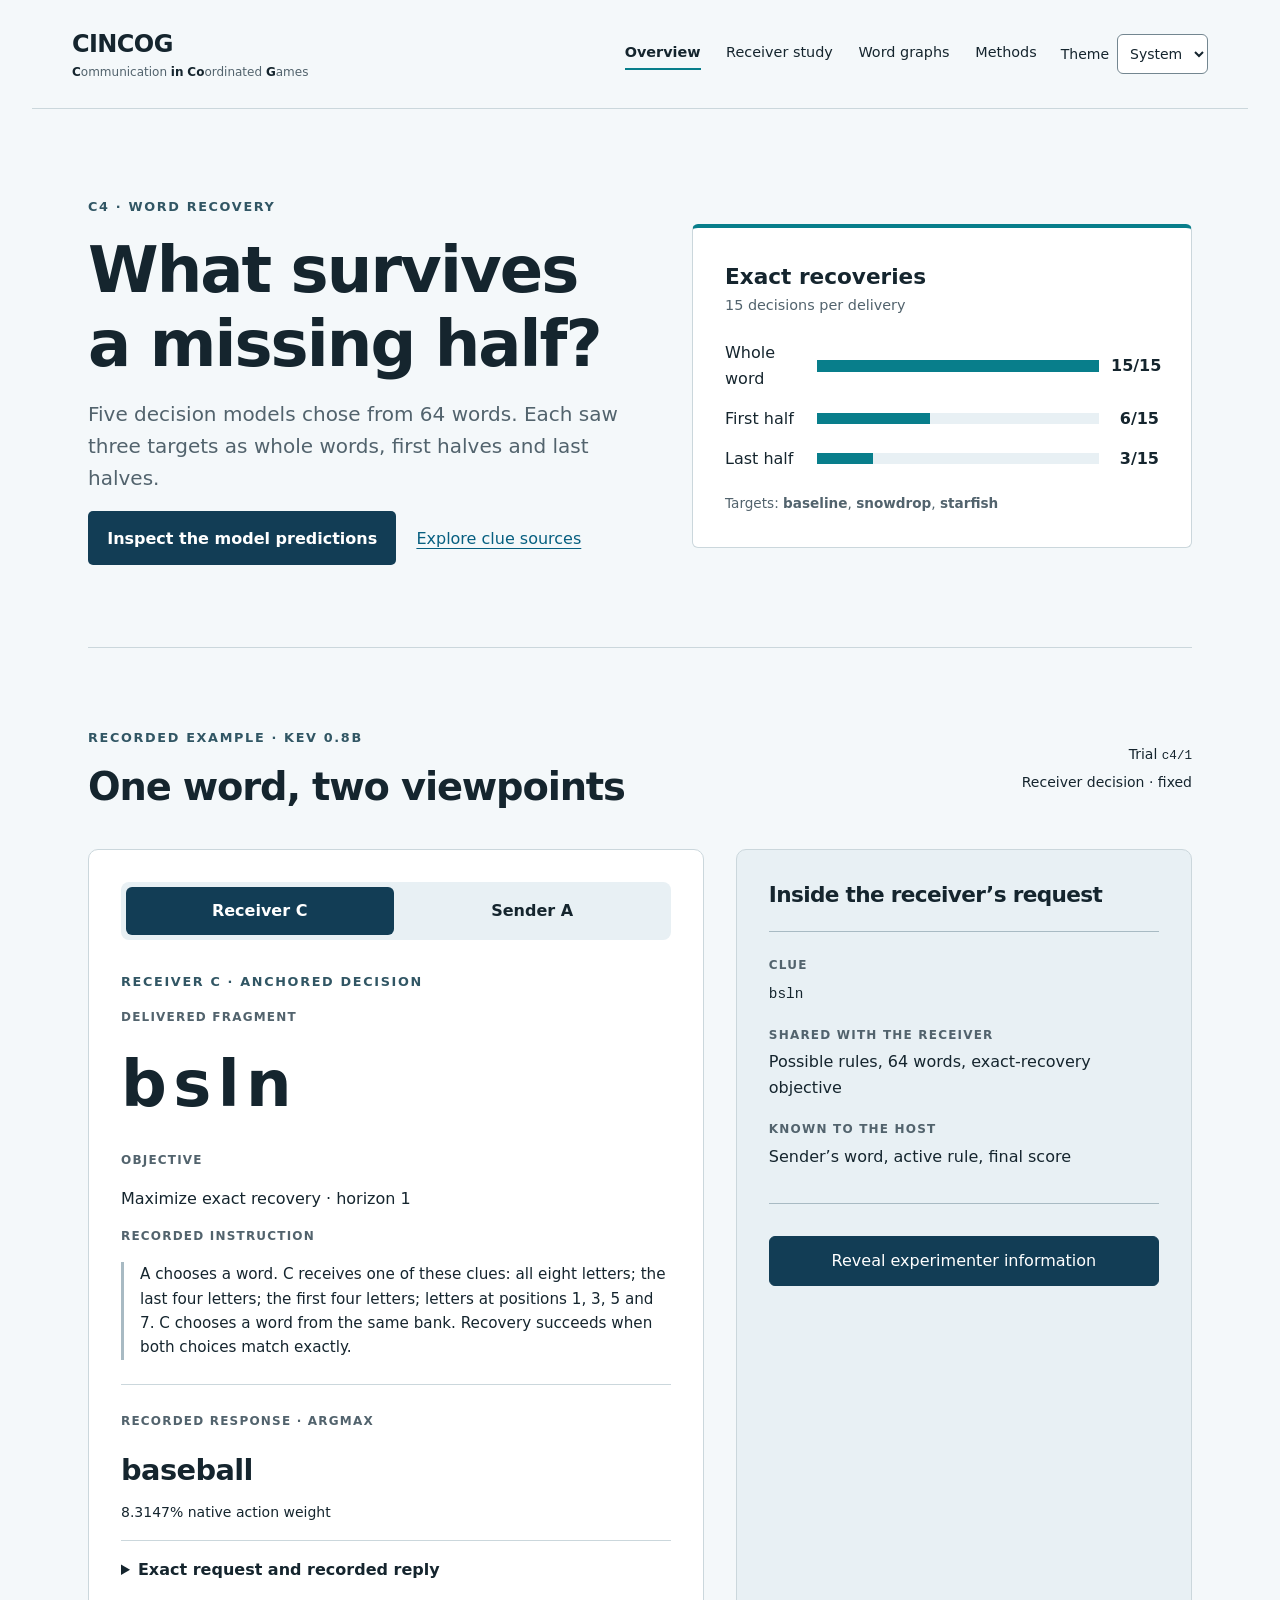
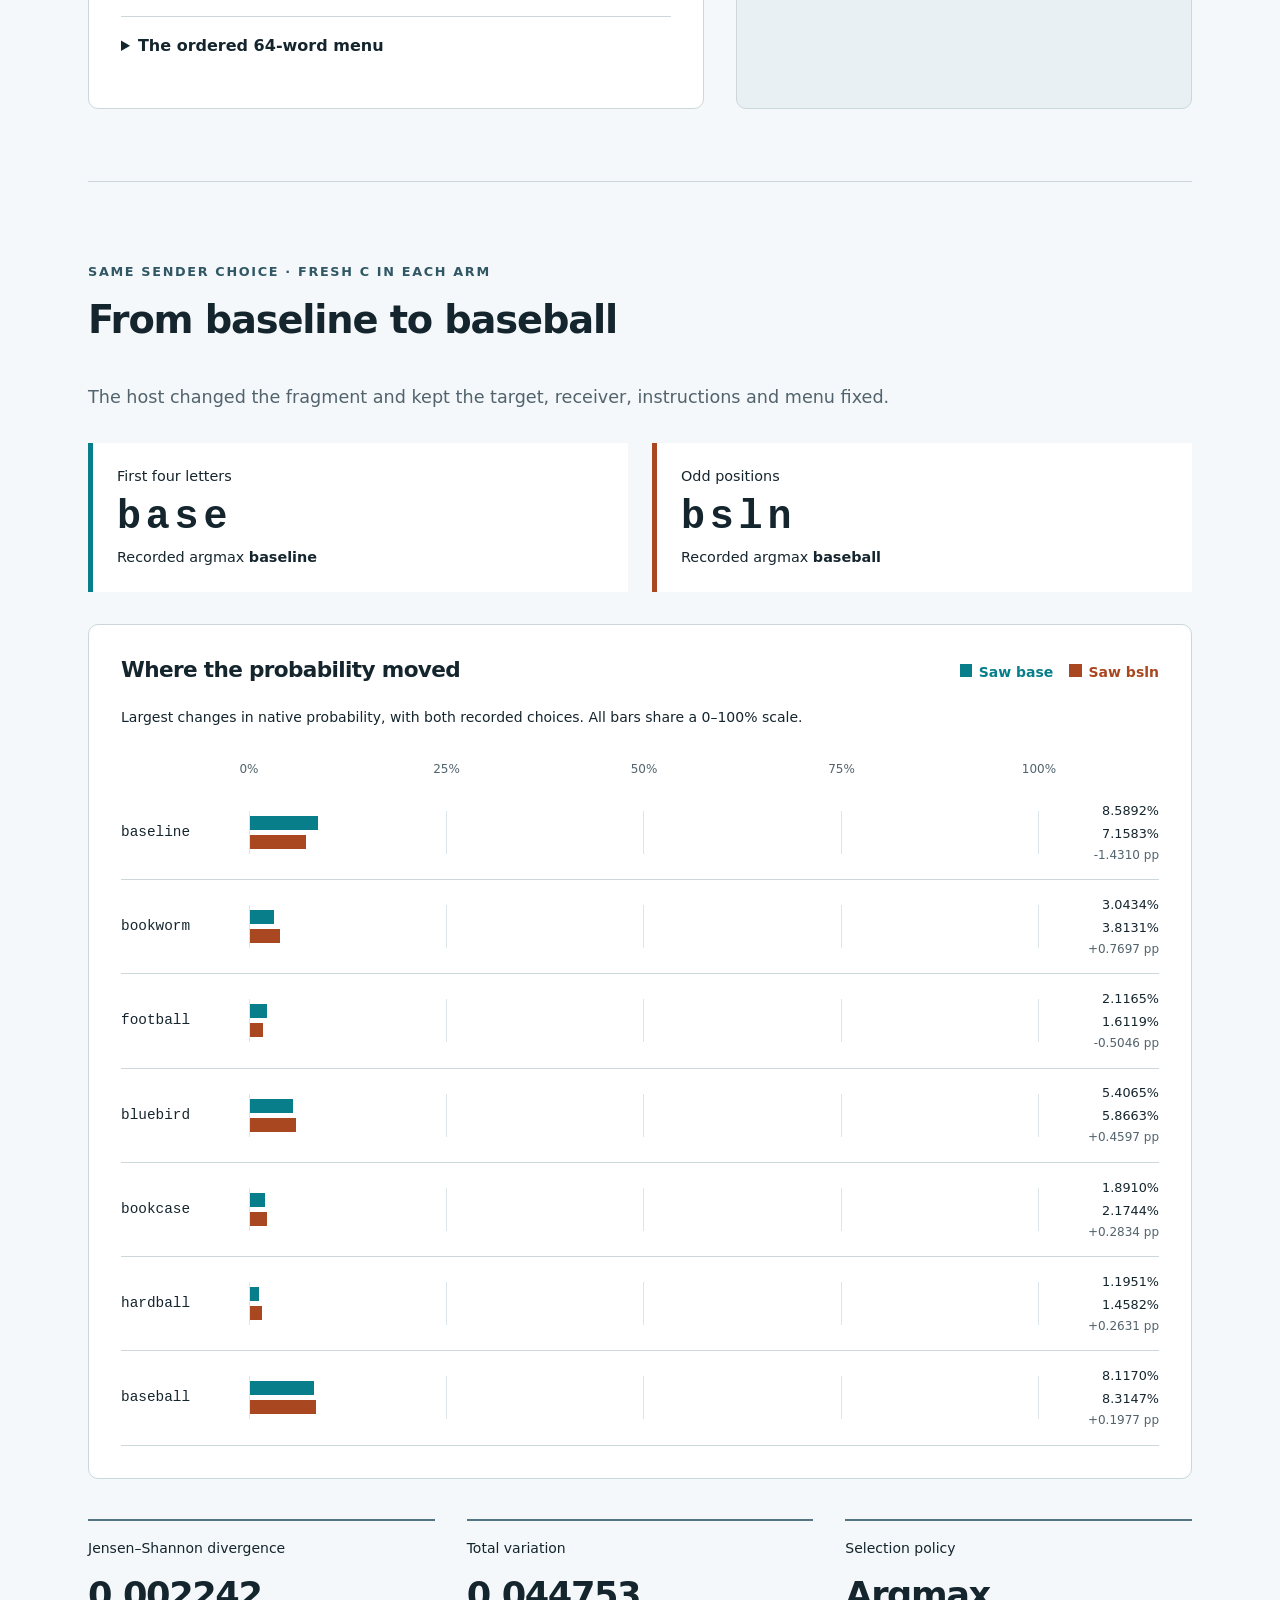
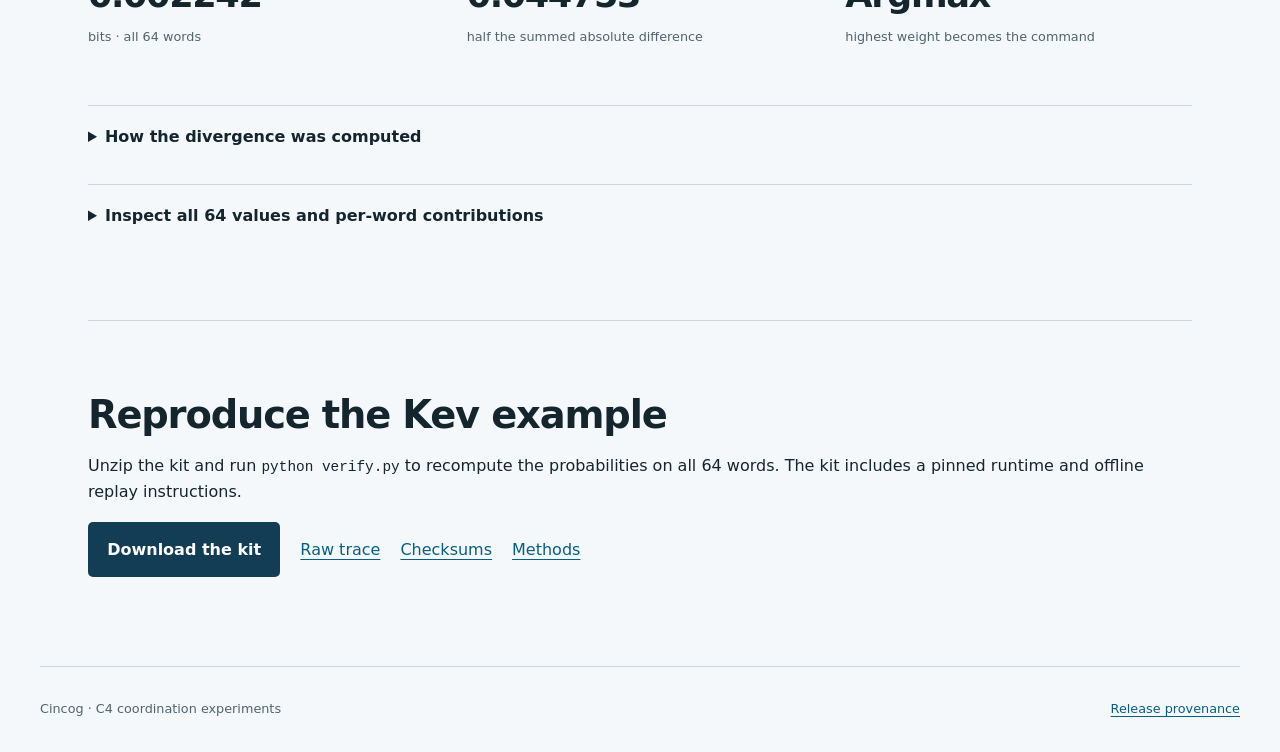
==== commit 1c01e436: "Correct the CINCOG masthead capitalization" ====
--- a/site/index.html
+++ b/site/index.html
@@ -14,7 +14,7 @@
 <body>
   <a class="skip" href="#decision">Skip to the experiment</a>
   <header class="masthead">
-    <a class="brand" href="#top" aria-label="Cincog, Communication IN Coordinated Games">Cincog<span><b>C</b>ommunication <b>IN</b> <b>Co</b>ordinated <b>G</b>ames</span></a>
+    <a class="brand" href="#top" aria-label="CINCOG, Communication in Coordinated Games">CINCOG<span><b>C</b>ommunication <b>in</b> <b>Co</b>ordinated <b>G</b>ames</span></a>
     <div class="masthead-tools">
       <nav aria-label="Research pages"><a href="index.html" aria-current="page">Overview</a><a href="pilot/index.html">Receiver study</a><a href="word-graphs.html">Word graphs</a><a href="methods.html">Methods</a></nav>
       <label class="theme-control" id="theme-control" hidden>Theme
